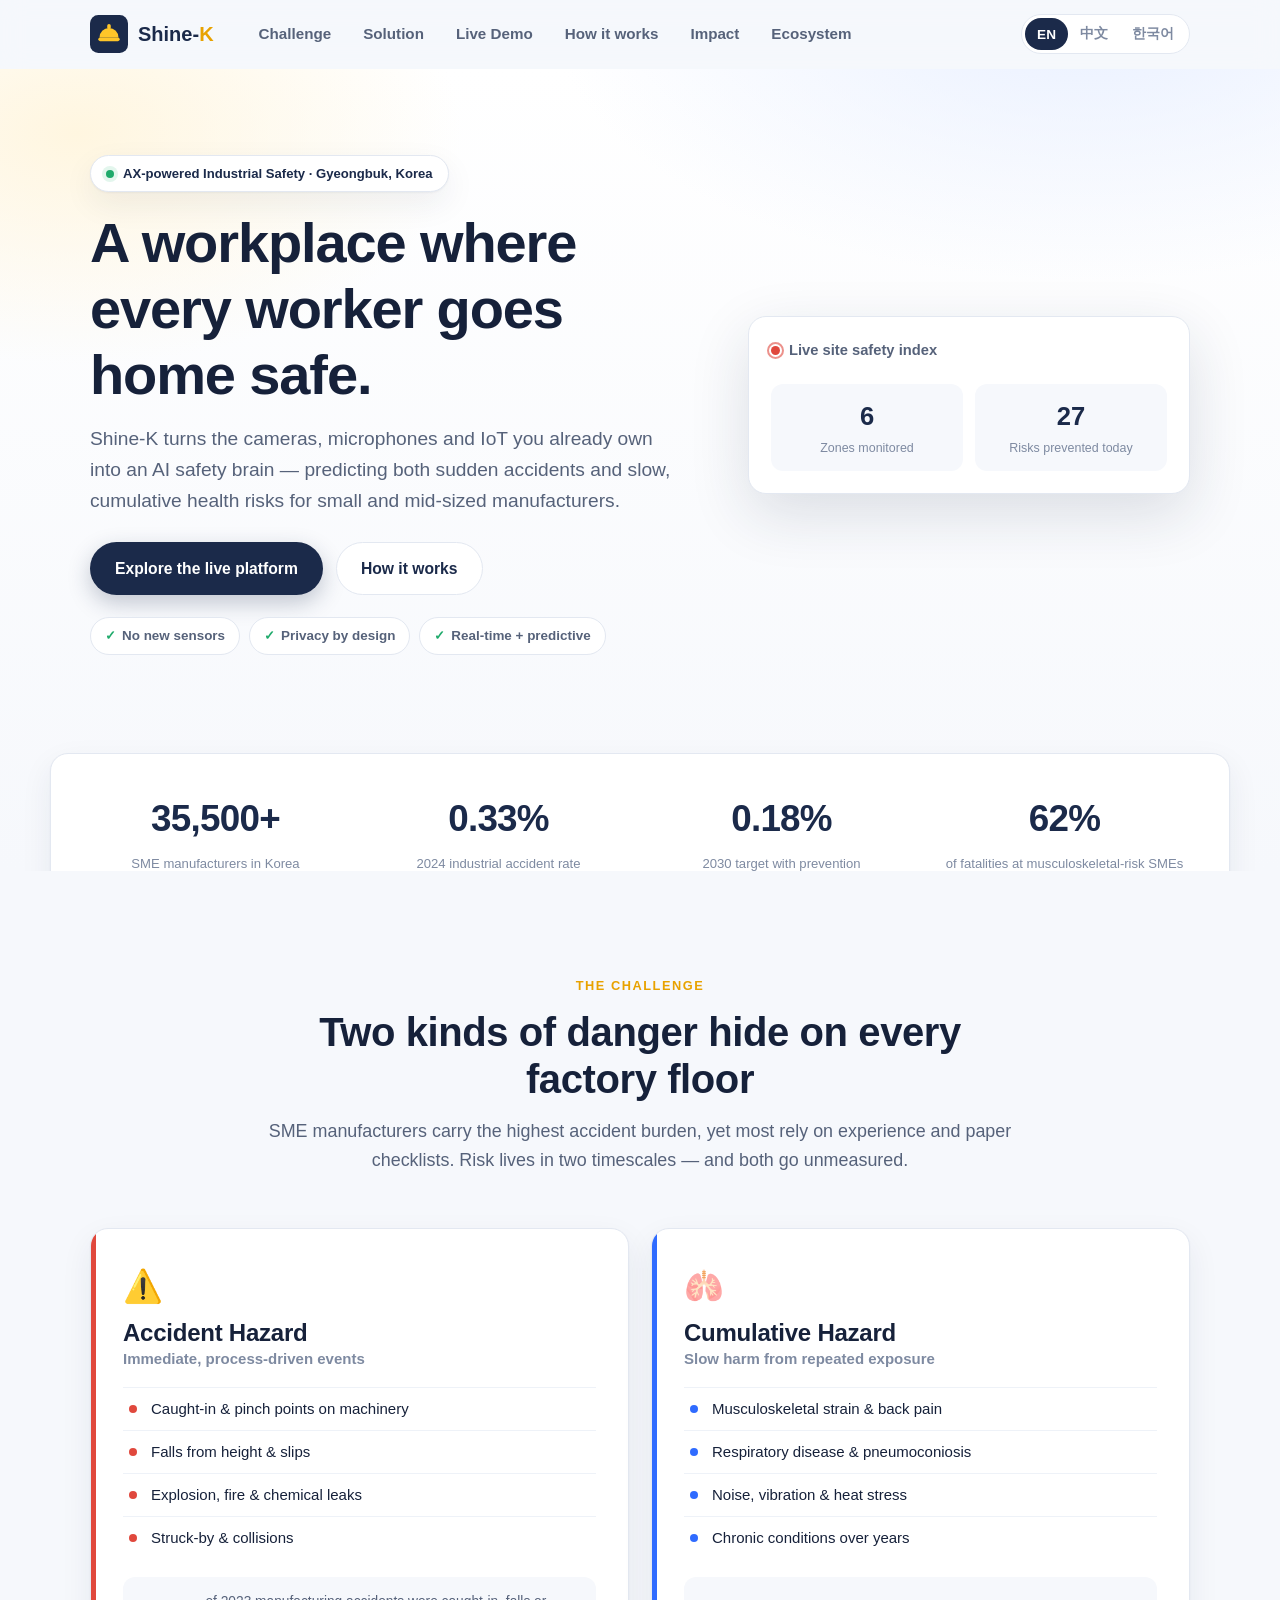
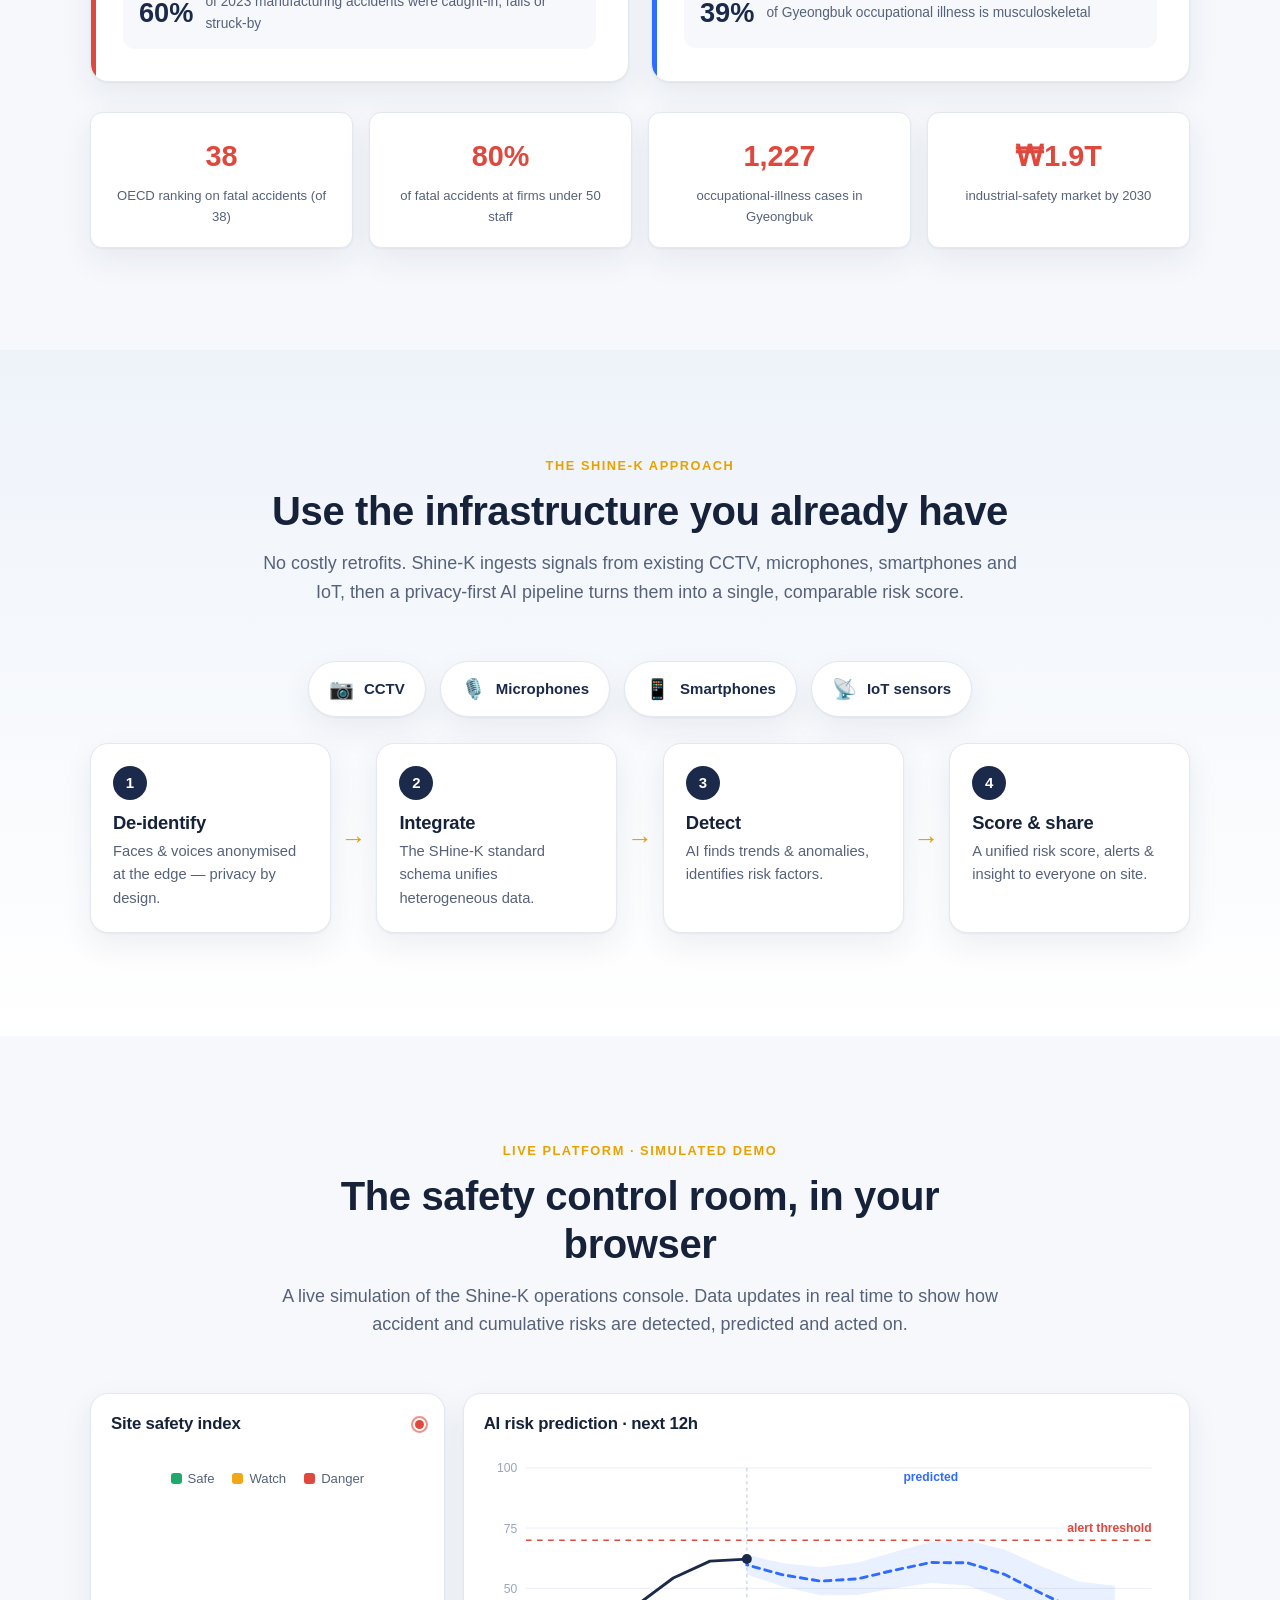
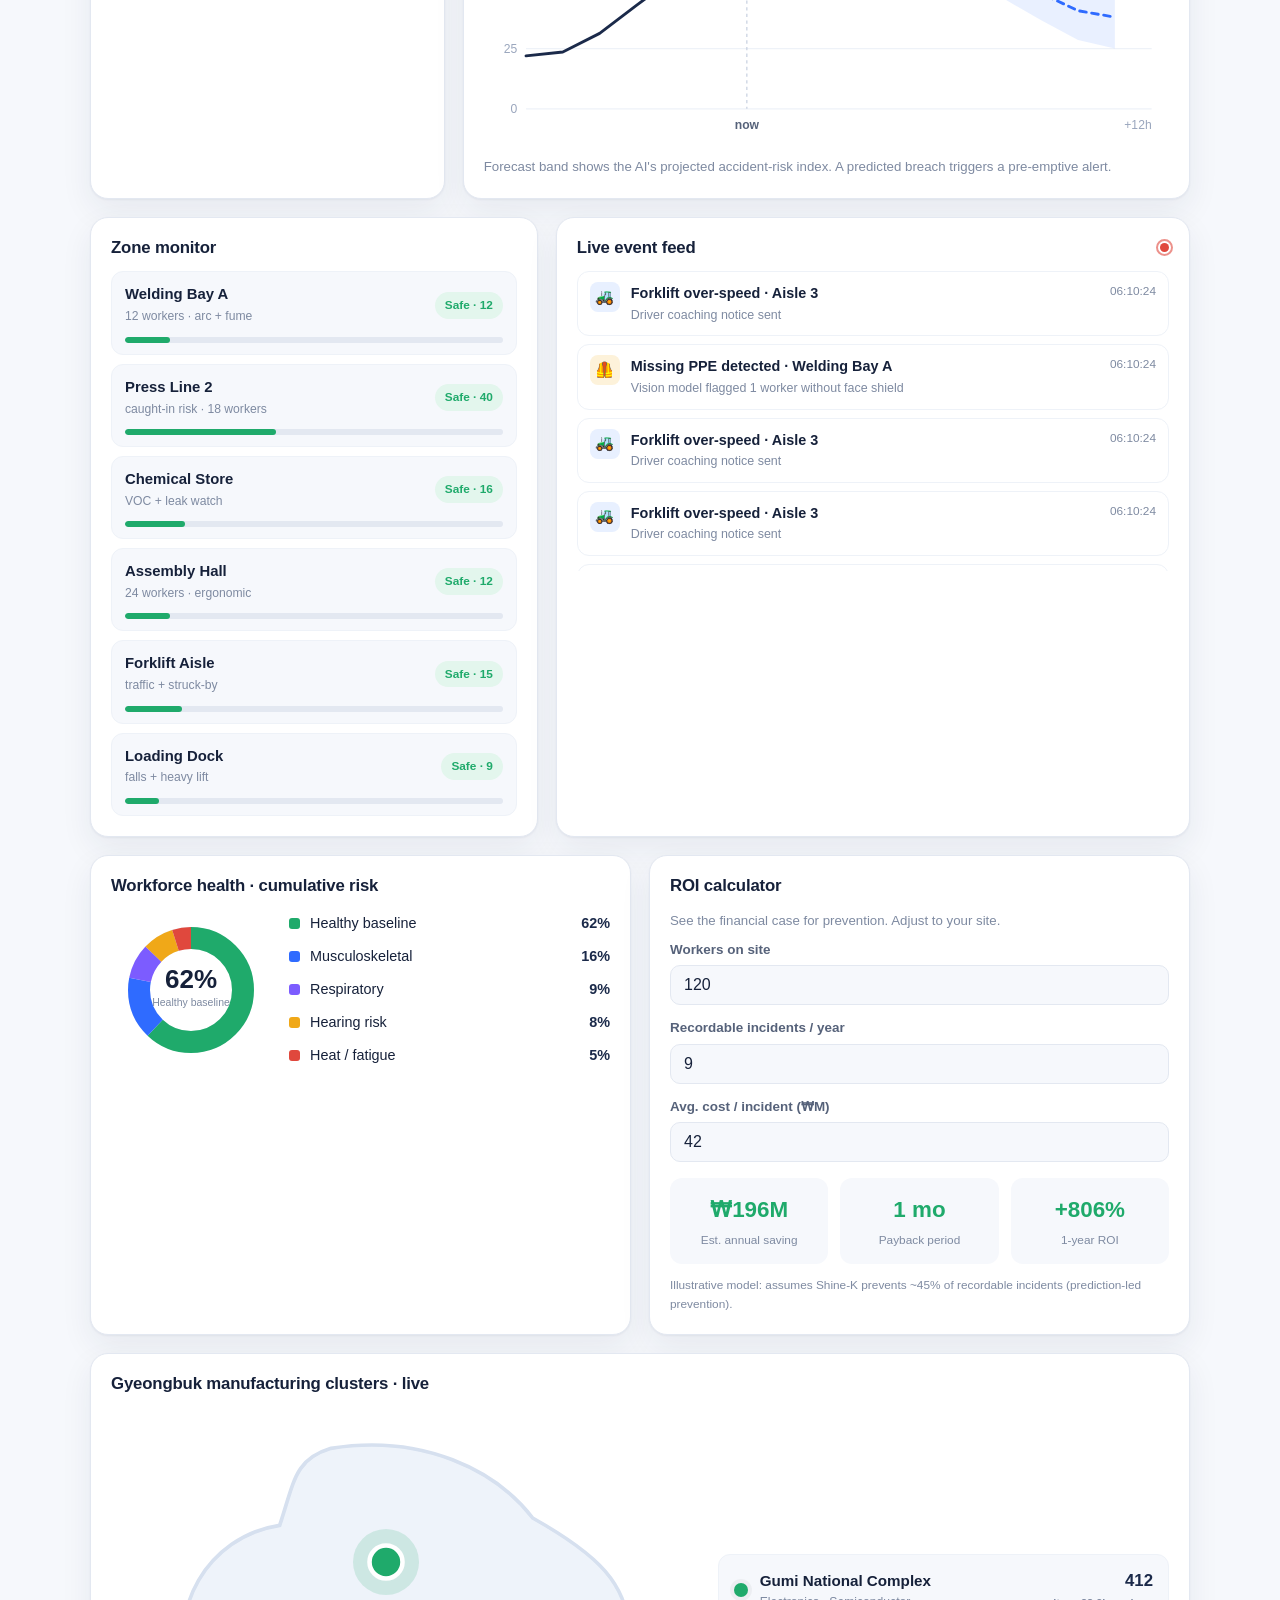
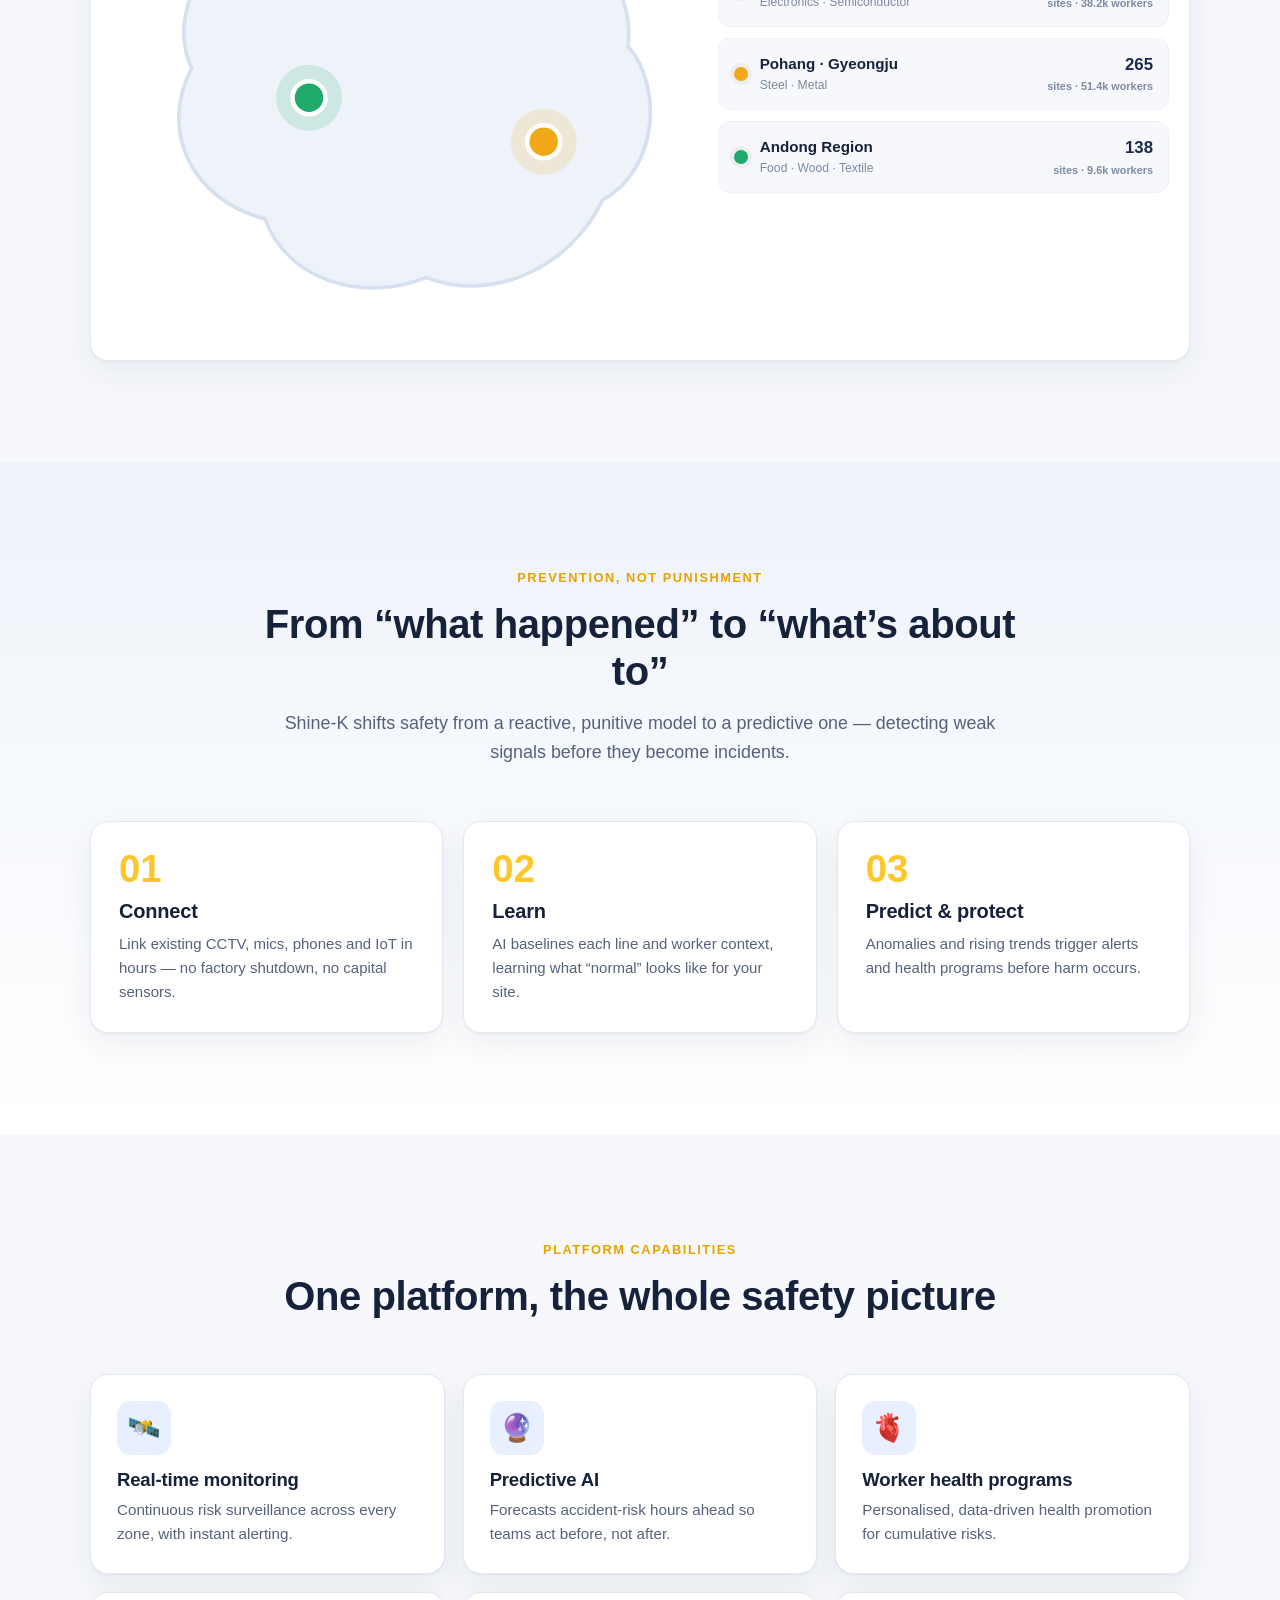
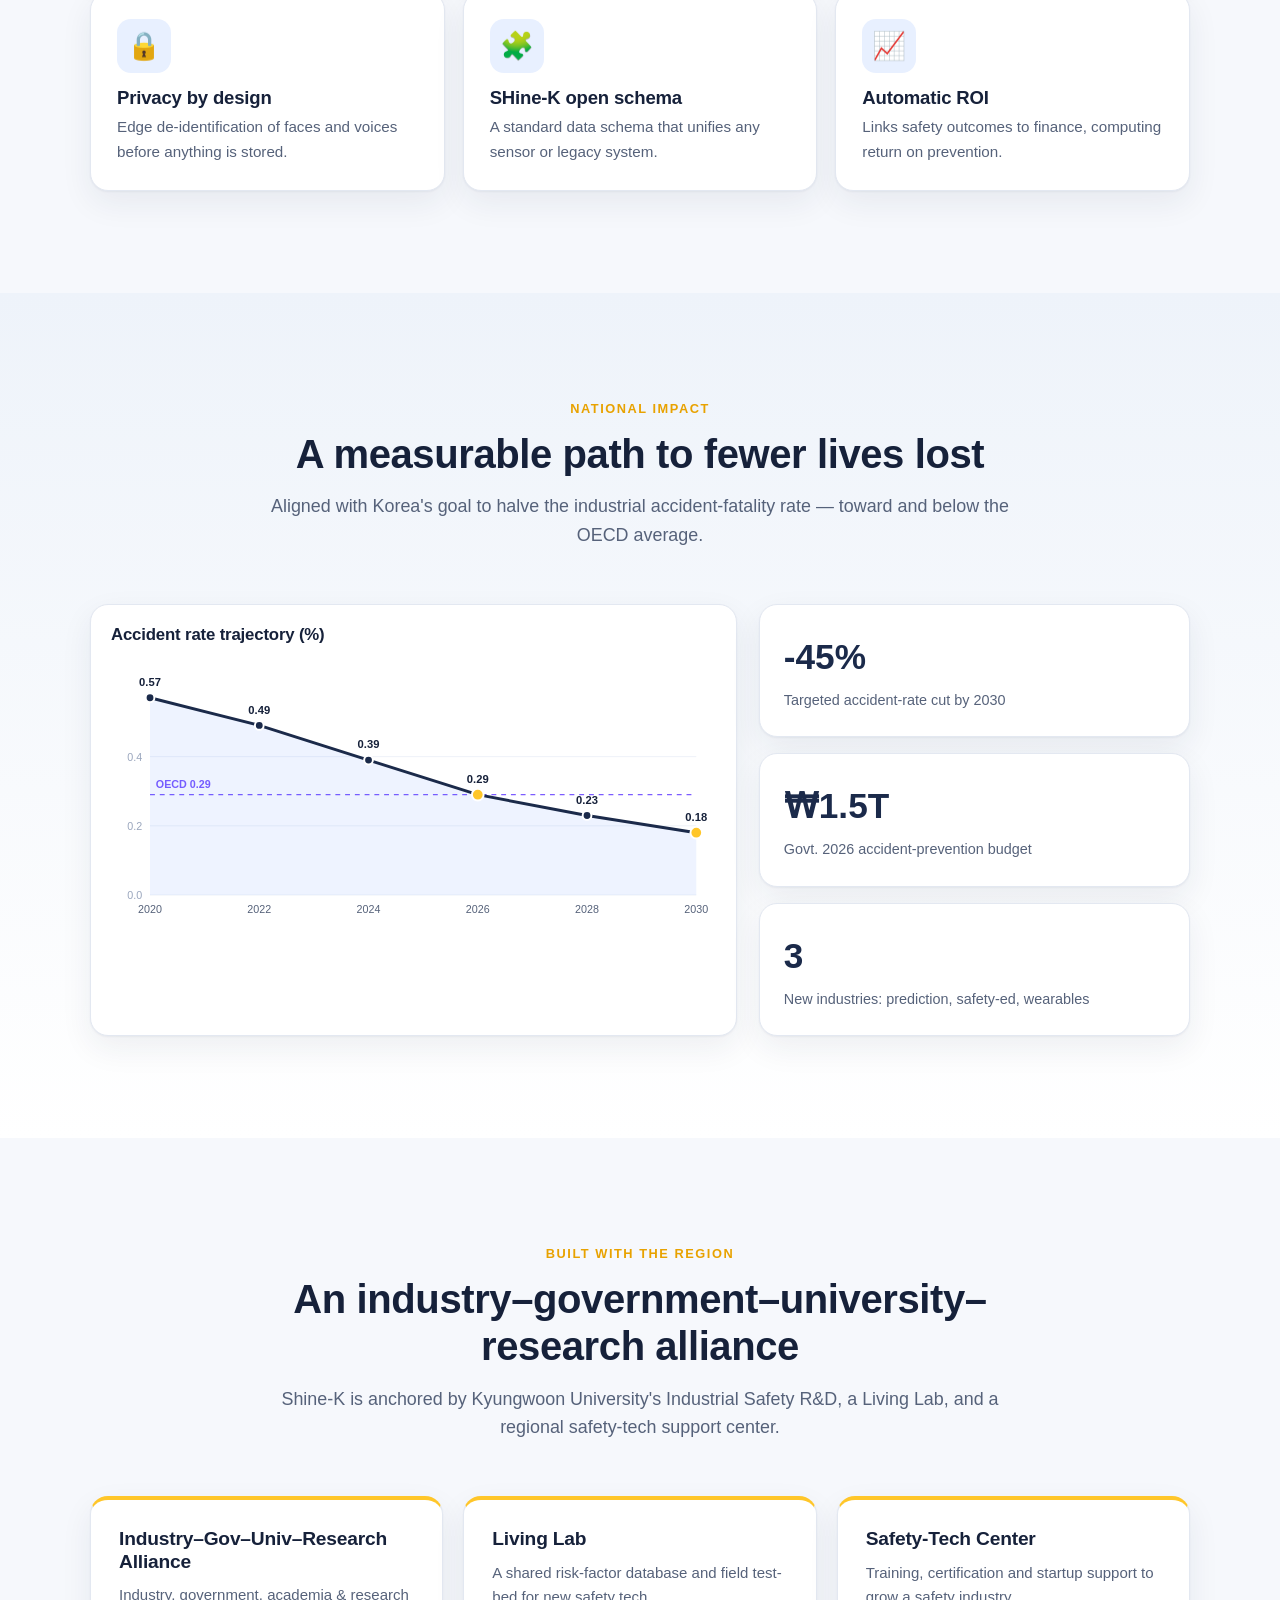
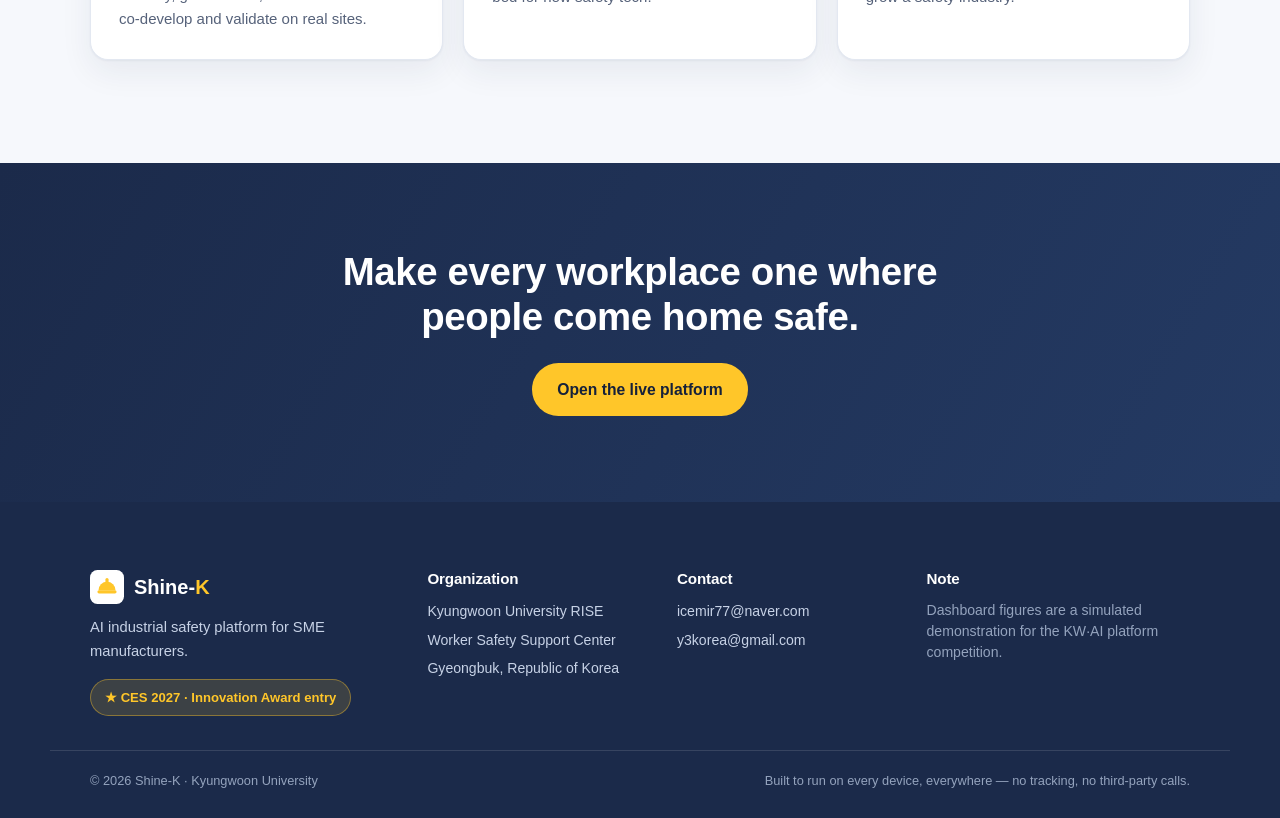
==== index.html @ 2e237fcc "Shine-K: AI industrial safety platform (trilingual, responsive, self-contained) Co-Authored-By: Clau" ====
<!DOCTYPE html>
<html lang="en">
<head>
<meta charset="UTF-8">
<meta name="viewport" content="width=device-width, initial-scale=1.0, viewport-fit=cover">
<meta name="theme-color" content="#1b2a4a">
<meta name="description" data-i18n="meta.desc" content="Shine-K — AI-powered industrial safety platform for SME manufacturers. Predict accident & cumulative health hazards using existing infrastructure.">
<title data-i18n="meta.title">Shine-K · AI Industrial Safety Platform</title>
<link rel="preconnect" href="">
<link rel="icon" href="data:image/svg+xml,%3Csvg xmlns='http://www.w3.org/2000/svg' viewBox='0 0 64 64'%3E%3Crect width='64' height='64' rx='14' fill='%231b2a4a'/%3E%3Cpath d='M16 38a16 16 0 0 1 32 0z' fill='%23ffc629'/%3E%3Crect x='14' y='38' width='36' height='6' rx='3' fill='%23ffc629'/%3E%3Crect x='29' y='16' width='6' height='8' rx='3' fill='%23ffc629'/%3E%3C/svg%3E">
<link rel="stylesheet" href="styles.css">
</head>
<body>
<a class="skip-link" href="#main" data-i18n="a11y.skip">Skip to content</a>

<!-- ============ HEADER / NAV ============ -->
<header class="site-header" id="siteHeader">
  <div class="container nav-wrap">
    <a class="brand" href="#top" aria-label="Shine-K home">
      <svg class="brand-mark" viewBox="0 0 64 64" width="38" height="38" aria-hidden="true">
        <rect width="64" height="64" rx="14" fill="#1b2a4a"/>
        <path d="M16 38a16 16 0 0 1 32 0z" fill="#ffc629"/>
        <rect x="14" y="38" width="36" height="6" rx="3" fill="#ffc629"/>
        <rect x="29" y="15" width="6" height="9" rx="3" fill="#ffc629"/>
      </svg>
      <span class="brand-name">Shine-<span class="brand-k">K</span></span>
    </a>

    <nav class="main-nav" id="mainNav" aria-label="Primary">
      <a href="#problem" data-i18n="nav.problem">Challenge</a>
      <a href="#solution" data-i18n="nav.solution">Solution</a>
      <a href="#dashboard" data-i18n="nav.dashboard">Live Demo</a>
      <a href="#how" data-i18n="nav.how">How it works</a>
      <a href="#impact" data-i18n="nav.impact">Impact</a>
      <a href="#ecosystem" data-i18n="nav.ecosystem">Ecosystem</a>
    </nav>

    <div class="nav-actions">
      <div class="lang-switch" role="group" aria-label="Language">
        <button type="button" data-lang="en" class="lang-btn">EN</button>
        <button type="button" data-lang="zh" class="lang-btn">中文</button>
        <button type="button" data-lang="ko" class="lang-btn">한국어</button>
      </div>
      <button type="button" class="nav-toggle" id="navToggle" aria-label="Menu" aria-expanded="false">
        <span></span><span></span><span></span>
      </button>
    </div>
  </div>
</header>

<main id="main">
<a id="top"></a>

<!-- ============ HERO ============ -->
<section class="hero" id="hero">
  <div class="hero-bg" aria-hidden="true"></div>
  <div class="container hero-inner">
    <div class="hero-copy">
      <span class="eyebrow"><span class="dot"></span><span data-i18n="hero.eyebrow">AX-powered Industrial Safety · Gyeongbuk, Korea</span></span>
      <h1 class="hero-title" data-i18n="hero.title">A workplace where every worker goes home safe.</h1>
      <p class="hero-sub" data-i18n="hero.sub">Shine-K turns the cameras, microphones and IoT you already own into an AI safety brain — predicting both sudden accidents and slow, cumulative health risks for small and mid-sized manufacturers.</p>
      <div class="hero-cta">
        <a class="btn btn-primary" href="#dashboard" data-i18n="hero.ctaPrimary">Explore the live platform</a>
        <a class="btn btn-ghost" href="#solution" data-i18n="hero.ctaSecondary">How it works</a>
      </div>
      <div class="hero-badges">
        <span class="chip" data-i18n="hero.badge1">No new sensors</span>
        <span class="chip" data-i18n="hero.badge2">Privacy by design</span>
        <span class="chip" data-i18n="hero.badge3">Real-time + predictive</span>
      </div>
    </div>

    <div class="hero-panel" aria-hidden="false">
      <div class="hero-card">
        <div class="hero-card-head">
          <span class="live-dot"></span>
          <span data-i18n="hero.cardTitle">Live site safety index</span>
        </div>
        <div class="gauge-wrap"><div id="heroGauge"></div></div>
        <div class="hero-card-rows">
          <div class="mini-stat"><span class="mini-num" id="heroZones">0</span><span class="mini-lbl" data-i18n="hero.zones">Zones monitored</span></div>
          <div class="mini-stat"><span class="mini-num" id="heroAlerts">0</span><span class="mini-lbl" data-i18n="hero.alerts">Risks prevented today</span></div>
        </div>
      </div>
    </div>
  </div>

  <div class="container hero-stats">
    <div class="stat"><span class="stat-num" data-count="35500" data-suffix="+">0</span><span class="stat-lbl" data-i18n="hero.stat1">SME manufacturers in Korea</span></div>
    <div class="stat"><span class="stat-num" data-count="0.33" data-decimals="2" data-suffix="%">0</span><span class="stat-lbl" data-i18n="hero.stat2">2024 industrial accident rate</span></div>
    <div class="stat"><span class="stat-num" data-count="0.18" data-decimals="2" data-suffix="%">0</span><span class="stat-lbl" data-i18n="hero.stat3">2030 target with prevention</span></div>
    <div class="stat"><span class="stat-num" data-count="62" data-suffix="%">0</span><span class="stat-lbl" data-i18n="hero.stat4">of fatalities at musculoskeletal-risk SMEs</span></div>
  </div>
</section>

<!-- ============ PROBLEM ============ -->
<section class="section" id="problem">
  <div class="container">
    <div class="section-head">
      <span class="kicker" data-i18n="problem.kicker">The challenge</span>
      <h2 class="section-title" data-i18n="problem.title">Two kinds of danger hide on every factory floor</h2>
      <p class="section-lead" data-i18n="problem.lead">SME manufacturers carry the highest accident burden, yet most rely on experience and paper checklists. Risk lives in two timescales — and both go unmeasured.</p>
    </div>

    <div class="hazard-grid">
      <article class="hazard-card hazard-acute">
        <div class="hazard-icon" aria-hidden="true">⚠️</div>
        <h3 data-i18n="problem.acuteTitle">Accident Hazard</h3>
        <p class="hazard-sub" data-i18n="problem.acuteSub">Immediate, process-driven events</p>
        <ul class="hazard-list">
          <li data-i18n="problem.acute1">Caught-in &amp; pinch points on machinery</li>
          <li data-i18n="problem.acute2">Falls from height &amp; slips</li>
          <li data-i18n="problem.acute3">Explosion, fire &amp; chemical leaks</li>
          <li data-i18n="problem.acute4">Struck-by &amp; collisions</li>
        </ul>
        <div class="hazard-foot"><strong>60%</strong><span data-i18n="problem.acuteFoot">of 2023 manufacturing accidents were caught-in, falls or struck-by</span></div>
      </article>

      <article class="hazard-card hazard-chronic">
        <div class="hazard-icon" aria-hidden="true">🫁</div>
        <h3 data-i18n="problem.chronicTitle">Cumulative Hazard</h3>
        <p class="hazard-sub" data-i18n="problem.chronicSub">Slow harm from repeated exposure</p>
        <ul class="hazard-list">
          <li data-i18n="problem.chronic1">Musculoskeletal strain &amp; back pain</li>
          <li data-i18n="problem.chronic2">Respiratory disease &amp; pneumoconiosis</li>
          <li data-i18n="problem.chronic3">Noise, vibration &amp; heat stress</li>
          <li data-i18n="problem.chronic4">Chronic conditions over years</li>
        </ul>
        <div class="hazard-foot"><strong>39%</strong><span data-i18n="problem.chronicFoot">of Gyeongbuk occupational illness is musculoskeletal</span></div>
      </article>
    </div>

    <div class="problem-stats">
      <div class="pstat"><span class="pstat-num">38</span><span class="pstat-lbl" data-i18n="problem.s1">OECD ranking on fatal accidents (of 38)</span></div>
      <div class="pstat"><span class="pstat-num">80%</span><span class="pstat-lbl" data-i18n="problem.s2">of fatal accidents at firms under 50 staff</span></div>
      <div class="pstat"><span class="pstat-num">1,227</span><span class="pstat-lbl" data-i18n="problem.s3">occupational-illness cases in Gyeongbuk</span></div>
      <div class="pstat"><span class="pstat-num">₩1.9T</span><span class="pstat-lbl" data-i18n="problem.s4">industrial-safety market by 2030</span></div>
    </div>
  </div>
</section>

<!-- ============ SOLUTION ============ -->
<section class="section section-tint" id="solution">
  <div class="container">
    <div class="section-head">
      <span class="kicker" data-i18n="solution.kicker">The Shine-K approach</span>
      <h2 class="section-title" data-i18n="solution.title">Use the infrastructure you already have</h2>
      <p class="section-lead" data-i18n="solution.lead">No costly retrofits. Shine-K ingests signals from existing CCTV, microphones, smartphones and IoT, then a privacy-first AI pipeline turns them into a single, comparable risk score.</p>
    </div>

    <div class="sources-row">
      <div class="source"><span class="source-ic">📷</span><span data-i18n="solution.src1">CCTV</span></div>
      <div class="source"><span class="source-ic">🎙️</span><span data-i18n="solution.src2">Microphones</span></div>
      <div class="source"><span class="source-ic">📱</span><span data-i18n="solution.src3">Smartphones</span></div>
      <div class="source"><span class="source-ic">📡</span><span data-i18n="solution.src4">IoT sensors</span></div>
    </div>

    <div class="pipeline">
      <div class="pipe-step"><span class="pipe-n">1</span><h4 data-i18n="solution.p1t">De-identify</h4><p data-i18n="solution.p1d">Faces &amp; voices anonymised at the edge — privacy by design.</p></div>
      <div class="pipe-arrow" aria-hidden="true">→</div>
      <div class="pipe-step"><span class="pipe-n">2</span><h4 data-i18n="solution.p2t">Integrate</h4><p data-i18n="solution.p2d">The <b>SHine-K</b> standard schema unifies heterogeneous data.</p></div>
      <div class="pipe-arrow" aria-hidden="true">→</div>
      <div class="pipe-step"><span class="pipe-n">3</span><h4 data-i18n="solution.p3t">Detect</h4><p data-i18n="solution.p3d">AI finds trends &amp; anomalies, identifies risk factors.</p></div>
      <div class="pipe-arrow" aria-hidden="true">→</div>
      <div class="pipe-step"><span class="pipe-n">4</span><h4 data-i18n="solution.p4t">Score &amp; share</h4><p data-i18n="solution.p4d">A unified risk score, alerts &amp; insight to everyone on site.</p></div>
    </div>
  </div>
</section>

<!-- ============ LIVE DASHBOARD ============ -->
<section class="section" id="dashboard">
  <div class="container">
    <div class="section-head">
      <span class="kicker" data-i18n="dash.kicker">Live platform · simulated demo</span>
      <h2 class="section-title" data-i18n="dash.title">The safety control room, in your browser</h2>
      <p class="section-lead" data-i18n="dash.lead">A live simulation of the Shine-K operations console. Data updates in real time to show how accident and cumulative risks are detected, predicted and acted on.</p>
    </div>

    <div class="dash">
      <!-- Row 1: site index + prediction -->
      <div class="dash-card dash-index">
        <div class="dash-card-head"><h3 data-i18n="dash.indexTitle">Site safety index</h3><span class="live-dot"></span></div>
        <div class="big-gauge"><div id="mainGauge"></div></div>
        <div class="index-legend">
          <span><i class="lg lg-safe"></i><span data-i18n="dash.safe">Safe</span></span>
          <span><i class="lg lg-watch"></i><span data-i18n="dash.watch">Watch</span></span>
          <span><i class="lg lg-danger"></i><span data-i18n="dash.danger">Danger</span></span>
        </div>
      </div>

      <div class="dash-card dash-predict">
        <div class="dash-card-head"><h3 data-i18n="dash.predictTitle">AI risk prediction · next 12h</h3></div>
        <div id="predictChart" class="chart-host"></div>
        <p class="dash-note" data-i18n="dash.predictNote">Forecast band shows the AI's projected accident-risk index. A predicted breach triggers a pre-emptive alert.</p>
      </div>

      <!-- Row 2: zones + alert feed -->
      <div class="dash-card dash-zones">
        <div class="dash-card-head"><h3 data-i18n="dash.zonesTitle">Zone monitor</h3></div>
        <div id="zoneList" class="zone-list"></div>
      </div>

      <div class="dash-card dash-feed">
        <div class="dash-card-head"><h3 data-i18n="dash.feedTitle">Live event feed</h3><span class="live-dot"></span></div>
        <div id="alertFeed" class="alert-feed"></div>
      </div>

      <!-- Row 3: worker health + ROI -->
      <div class="dash-card dash-health">
        <div class="dash-card-head"><h3 data-i18n="dash.healthTitle">Workforce health · cumulative risk</h3></div>
        <div class="health-split">
          <div id="healthDonut" class="donut-host"></div>
          <ul id="healthLegend" class="health-legend"></ul>
        </div>
      </div>

      <div class="dash-card dash-roi">
        <div class="dash-card-head"><h3 data-i18n="dash.roiTitle">ROI calculator</h3></div>
        <p class="dash-note" data-i18n="dash.roiNote">See the financial case for prevention. Adjust to your site.</p>
        <div class="roi-fields">
          <label class="roi-field"><span data-i18n="dash.roiWorkers">Workers on site</span><input type="number" id="roiWorkers" value="120" min="1" max="100000"></label>
          <label class="roi-field"><span data-i18n="dash.roiIncidents">Recordable incidents / year</span><input type="number" id="roiIncidents" value="9" min="0" max="10000"></label>
          <label class="roi-field"><span data-i18n="dash.roiCost">Avg. cost / incident (₩M)</span><input type="number" id="roiCost" value="42" min="0" max="100000"></label>
        </div>
        <div class="roi-out">
          <div class="roi-metric"><span class="roi-val" id="roiSaved">—</span><span class="roi-lbl" data-i18n="dash.roiSaved">Est. annual saving</span></div>
          <div class="roi-metric"><span class="roi-val" id="roiPayback">—</span><span class="roi-lbl" data-i18n="dash.roiPayback">Payback period</span></div>
          <div class="roi-metric"><span class="roi-val" id="roiRoi">—</span><span class="roi-lbl" data-i18n="dash.roiRatio">1-year ROI</span></div>
        </div>
        <p class="roi-disclaimer" data-i18n="dash.roiDisclaimer">Illustrative model: assumes Shine-K prevents ~45% of recordable incidents (prediction-led prevention).</p>
      </div>

      <!-- Row 4: regional map -->
      <div class="dash-card dash-map">
        <div class="dash-card-head"><h3 data-i18n="dash.mapTitle">Gyeongbuk manufacturing clusters · live</h3></div>
        <div class="map-split">
          <div id="clusterMap" class="map-host"></div>
          <ul id="clusterList" class="cluster-list"></ul>
        </div>
      </div>
    </div>
  </div>
</section>

<!-- ============ HOW IT WORKS ============ -->
<section class="section section-tint" id="how">
  <div class="container">
    <div class="section-head">
      <span class="kicker" data-i18n="how.kicker">Prevention, not punishment</span>
      <h2 class="section-title" data-i18n="how.title">From "what happened" to "what's about to"</h2>
      <p class="section-lead" data-i18n="how.lead">Shine-K shifts safety from a reactive, punitive model to a predictive one — detecting weak signals before they become incidents.</p>
    </div>
    <div class="how-grid">
      <div class="how-step"><div class="how-num">01</div><h4 data-i18n="how.s1t">Connect</h4><p data-i18n="how.s1d">Link existing CCTV, mics, phones and IoT in hours — no factory shutdown, no capital sensors.</p></div>
      <div class="how-step"><div class="how-num">02</div><h4 data-i18n="how.s2t">Learn</h4><p data-i18n="how.s2d">AI baselines each line and worker context, learning what "normal" looks like for your site.</p></div>
      <div class="how-step"><div class="how-num">03</div><h4 data-i18n="how.s3t">Predict &amp; protect</h4><p data-i18n="how.s3d">Anomalies and rising trends trigger alerts and health programs before harm occurs.</p></div>
    </div>
  </div>
</section>

<!-- ============ FEATURES ============ -->
<section class="section" id="features">
  <div class="container">
    <div class="section-head">
      <span class="kicker" data-i18n="feat.kicker">Platform capabilities</span>
      <h2 class="section-title" data-i18n="feat.title">One platform, the whole safety picture</h2>
    </div>
    <div class="feature-grid">
      <div class="feature"><span class="feature-ic">🛰️</span><h4 data-i18n="feat.f1t">Real-time monitoring</h4><p data-i18n="feat.f1d">Continuous risk surveillance across every zone, with instant alerting.</p></div>
      <div class="feature"><span class="feature-ic">🔮</span><h4 data-i18n="feat.f2t">Predictive AI</h4><p data-i18n="feat.f2d">Forecasts accident-risk hours ahead so teams act before, not after.</p></div>
      <div class="feature"><span class="feature-ic">🫀</span><h4 data-i18n="feat.f3t">Worker health programs</h4><p data-i18n="feat.f3d">Personalised, data-driven health promotion for cumulative risks.</p></div>
      <div class="feature"><span class="feature-ic">🔒</span><h4 data-i18n="feat.f4t">Privacy by design</h4><p data-i18n="feat.f4d">Edge de-identification of faces and voices before anything is stored.</p></div>
      <div class="feature"><span class="feature-ic">🧩</span><h4 data-i18n="feat.f5t">SHine-K open schema</h4><p data-i18n="feat.f5d">A standard data schema that unifies any sensor or legacy system.</p></div>
      <div class="feature"><span class="feature-ic">📈</span><h4 data-i18n="feat.f6t">Automatic ROI</h4><p data-i18n="feat.f6d">Links safety outcomes to finance, computing return on prevention.</p></div>
    </div>
  </div>
</section>

<!-- ============ IMPACT ============ -->
<section class="section section-tint" id="impact">
  <div class="container">
    <div class="section-head">
      <span class="kicker" data-i18n="impact.kicker">National impact</span>
      <h2 class="section-title" data-i18n="impact.title">A measurable path to fewer lives lost</h2>
      <p class="section-lead" data-i18n="impact.lead">Aligned with Korea's goal to halve the industrial accident-fatality rate — toward and below the OECD average.</p>
    </div>
    <div class="impact-wrap">
      <div class="dash-card impact-chart-card">
        <div class="dash-card-head"><h3 data-i18n="impact.chartTitle">Accident rate trajectory (%)</h3></div>
        <div id="impactChart" class="chart-host"></div>
      </div>
      <div class="impact-kpis">
        <div class="ikpi"><span class="ikpi-num">-45%</span><span class="ikpi-lbl" data-i18n="impact.k1">Targeted accident-rate cut by 2030</span></div>
        <div class="ikpi"><span class="ikpi-num">₩1.5T</span><span class="ikpi-lbl" data-i18n="impact.k2">Govt. 2026 accident-prevention budget</span></div>
        <div class="ikpi"><span class="ikpi-num">3</span><span class="ikpi-lbl" data-i18n="impact.k3">New industries: prediction, safety-ed, wearables</span></div>
      </div>
    </div>
  </div>
</section>

<!-- ============ ECOSYSTEM ============ -->
<section class="section" id="ecosystem">
  <div class="container">
    <div class="section-head">
      <span class="kicker" data-i18n="eco.kicker">Built with the region</span>
      <h2 class="section-title" data-i18n="eco.title">An industry–government–university–research alliance</h2>
      <p class="section-lead" data-i18n="eco.lead">Shine-K is anchored by Kyungwoon University's Industrial Safety R&amp;D, a Living Lab, and a regional safety-tech support center.</p>
    </div>
    <div class="eco-grid">
      <div class="eco-card"><h4 data-i18n="eco.c1t">지산학연 Alliance</h4><p data-i18n="eco.c1d">Industry, government, academia &amp; research co-develop and validate on real sites.</p></div>
      <div class="eco-card"><h4 data-i18n="eco.c2t">Living Lab</h4><p data-i18n="eco.c2d">A shared risk-factor database and field test-bed for new safety tech.</p></div>
      <div class="eco-card"><h4 data-i18n="eco.c3t">Safety-Tech Center</h4><p data-i18n="eco.c3d">Training, certification and startup support to grow a safety industry.</p></div>
    </div>
  </div>
</section>

<!-- ============ CTA ============ -->
<section class="cta-band">
  <div class="container cta-inner">
    <h2 data-i18n="cta.title">Make every workplace one where people come home safe.</h2>
    <a class="btn btn-light" href="#dashboard" data-i18n="cta.btn">Open the live platform</a>
  </div>
</section>

</main>

<!-- ============ FOOTER ============ -->
<footer class="site-footer">
  <div class="container footer-grid">
    <div class="footer-brand">
      <div class="brand">
        <svg class="brand-mark" viewBox="0 0 64 64" width="34" height="34" aria-hidden="true">
          <rect width="64" height="64" rx="14" fill="#ffffff"/>
          <path d="M16 38a16 16 0 0 1 32 0z" fill="#ffc629"/>
          <rect x="14" y="38" width="36" height="6" rx="3" fill="#ffc629"/>
          <rect x="29" y="15" width="6" height="9" rx="3" fill="#ffc629"/>
        </svg>
        <span class="brand-name brand-name-light">Shine-<span class="brand-k">K</span></span>
      </div>
      <p class="footer-tag" data-i18n="footer.tag">AI industrial safety platform for SME manufacturers.</p>
      <span class="ces-badge">★ CES 2027 · <span data-i18n="footer.ces">Innovation Award entry</span></span>
    </div>
    <div class="footer-col">
      <h5 data-i18n="footer.org">Organization</h5>
      <p>Kyungwoon University RISE</p>
      <p data-i18n="footer.center">Worker Safety Support Center</p>
      <p data-i18n="footer.region">Gyeongbuk, Republic of Korea</p>
    </div>
    <div class="footer-col">
      <h5 data-i18n="footer.contact">Contact</h5>
      <p>icemir77@naver.com</p>
      <p>y3korea@gmail.com</p>
    </div>
    <div class="footer-col">
      <h5 data-i18n="footer.note">Note</h5>
      <p class="footer-small" data-i18n="footer.disclaimer">Dashboard figures are a simulated demonstration for the KW·AI platform competition.</p>
    </div>
  </div>
  <div class="container footer-bottom">
    <span>© 2026 Shine-K · Kyungwoon University</span>
    <span data-i18n="footer.built">Built to run on every device, everywhere — no tracking, no third-party calls.</span>
  </div>
</footer>

<script src="i18n.js"></script>
<script src="app.js"></script>
</body>
</html>
---- styles.css ----
/* ===========================================================
   Shine-K — AI Industrial Safety Platform
   Light theme · fully self-contained · responsive everywhere
   =========================================================== */

:root{
  --navy:#1b2a4a;
  --navy-2:#243a63;
  --ink:#16213a;
  --slate:#56627a;
  --muted:#7e8aa1;
  --line:#e3e8f1;
  --line-2:#eef2f8;
  --bg:#f6f8fc;
  --bg-2:#eef3fa;
  --card:#ffffff;
  --yellow:#ffc629;
  --yellow-d:#e8a200;
  --blue:#2f6bff;
  --blue-soft:#e8f0ff;
  --safe:#1faa6b;
  --safe-soft:#e3f6ed;
  --watch:#f0a818;
  --watch-soft:#fdf2da;
  --danger:#e0483d;
  --danger-soft:#fde6e4;
  --radius:18px;
  --radius-sm:12px;
  --shadow:0 1px 2px rgba(27,42,74,.05), 0 12px 32px rgba(27,42,74,.07);
  --shadow-lg:0 20px 60px rgba(27,42,74,.14);
  --maxw:1180px;
  --font:"Segoe UI",-apple-system,BlinkMacSystemFont,Roboto,"Helvetica Neue","PingFang SC","Microsoft YaHei","Hiragino Sans GB","Noto Sans CJK SC","Malgun Gothic","Apple SD Gothic Neo","Noto Sans CJK KR",Arial,sans-serif;
}

*{box-sizing:border-box;margin:0;padding:0}
html{scroll-behavior:smooth;-webkit-text-size-adjust:100%}
body{
  font-family:var(--font);
  color:var(--ink);
  background:var(--bg);
  line-height:1.6;
  font-size:clamp(15px,1.05vw,17px);
  overflow-x:hidden;
  -webkit-font-smoothing:antialiased;
}
img,svg{max-width:100%;display:block}
a{color:inherit;text-decoration:none}
ul{list-style:none}
h1,h2,h3,h4,h5{line-height:1.18;color:var(--ink);font-weight:800;letter-spacing:-.01em}

.container{width:100%;max-width:var(--maxw);margin:0 auto;padding:0 clamp(18px,4vw,40px)}
section[id],#top{scroll-margin-top:84px}

.skip-link{position:absolute;left:-9999px;top:0;background:var(--navy);color:#fff;padding:10px 16px;z-index:200;border-radius:0 0 10px 0}
.skip-link:focus{left:0}

.btn{display:inline-flex;align-items:center;justify-content:center;gap:8px;
  font-weight:700;font-size:.98rem;padding:13px 24px;border-radius:999px;cursor:pointer;
  border:1px solid transparent;transition:transform .15s ease,box-shadow .2s ease,background .2s ease;white-space:nowrap}
.btn:active{transform:translateY(1px)}
.btn-primary{background:var(--navy);color:#fff;box-shadow:0 8px 22px rgba(27,42,74,.25)}
.btn-primary:hover{background:var(--navy-2);box-shadow:0 12px 30px rgba(27,42,74,.32)}
.btn-ghost{background:#fff;color:var(--navy);border-color:var(--line)}
.btn-ghost:hover{border-color:var(--navy);background:#fff}
.btn-light{background:var(--yellow);color:var(--ink)}
.btn-light:hover{background:#ffd45e}

/* ---------- header ---------- */
.site-header{position:sticky;top:0;z-index:100;background:rgba(246,248,252,.82);
  backdrop-filter:saturate(140%) blur(12px);-webkit-backdrop-filter:saturate(140%) blur(12px);
  border-bottom:1px solid transparent;transition:border-color .25s,box-shadow .25s,background .25s}
.site-header.scrolled{border-bottom-color:var(--line);box-shadow:0 6px 20px rgba(27,42,74,.06);background:rgba(255,255,255,.92)}
.nav-wrap{display:flex;align-items:center;gap:18px;height:68px}
.brand{display:flex;align-items:center;gap:10px;font-weight:800;font-size:1.25rem;color:var(--navy)}
.brand-mark{flex:0 0 auto}
.brand-k{color:var(--yellow-d)}
.brand-name-light{color:#fff}
.brand-name-light .brand-k{color:var(--yellow)}

.main-nav{display:flex;gap:6px;margin-left:14px}
.main-nav a{padding:9px 13px;border-radius:9px;font-weight:600;font-size:.95rem;color:var(--slate);transition:color .15s,background .15s}
.main-nav a:hover{color:var(--navy);background:var(--bg-2)}

.nav-actions{margin-left:auto;display:flex;align-items:center;gap:12px}
.lang-switch{display:flex;background:#fff;border:1px solid var(--line);border-radius:999px;padding:3px}
.lang-btn{border:0;background:transparent;padding:7px 12px;border-radius:999px;font-weight:700;font-size:.85rem;color:var(--muted);cursor:pointer;transition:.15s;font-family:inherit}
.lang-btn:hover{color:var(--navy)}
.lang-btn.active{background:var(--navy);color:#fff}

.nav-toggle{display:none;flex-direction:column;gap:5px;background:#fff;border:1px solid var(--line);border-radius:10px;width:42px;height:42px;cursor:pointer;align-items:center;justify-content:center}
.nav-toggle span{width:20px;height:2px;background:var(--navy);border-radius:2px;transition:.25s}
.nav-toggle[aria-expanded="true"] span:nth-child(1){transform:translateY(7px) rotate(45deg)}
.nav-toggle[aria-expanded="true"] span:nth-child(2){opacity:0}
.nav-toggle[aria-expanded="true"] span:nth-child(3){transform:translateY(-7px) rotate(-45deg)}

/* ---------- hero ---------- */
.hero{position:relative;padding:clamp(40px,7vw,86px) 0 0;overflow:hidden}
.hero-bg{position:absolute;inset:0;z-index:0;
  background:
    radial-gradient(900px 460px at 85% -8%, #e9f0ff 0%, rgba(233,240,255,0) 60%),
    radial-gradient(700px 420px at 6% 8%, #fff6e0 0%, rgba(255,246,224,0) 55%),
    linear-gradient(180deg,#ffffff 0%, var(--bg) 100%)}
.hero-inner{position:relative;z-index:1;display:grid;grid-template-columns:1.15fr .85fr;gap:clamp(28px,5vw,60px);align-items:center}
.eyebrow{display:inline-flex;align-items:center;gap:9px;background:#fff;border:1px solid var(--line);
  padding:7px 15px;border-radius:999px;font-weight:700;font-size:.82rem;color:var(--navy);box-shadow:var(--shadow)}
.eyebrow .dot{width:8px;height:8px;border-radius:50%;background:var(--safe);box-shadow:0 0 0 4px var(--safe-soft)}
.hero-title{font-size:clamp(2rem,4.6vw,3.5rem);margin:18px 0 16px;letter-spacing:-.02em}
.hero-sub{font-size:clamp(1.02rem,1.5vw,1.22rem);color:var(--slate);max-width:34em}
.hero-cta{display:flex;flex-wrap:wrap;gap:13px;margin-top:26px}
.hero-badges{display:flex;flex-wrap:wrap;gap:9px;margin-top:22px}
.chip{background:#fff;border:1px solid var(--line);border-radius:999px;padding:7px 14px;font-size:.84rem;font-weight:600;color:var(--slate)}
.chip::before{content:"✓";color:var(--safe);font-weight:800;margin-right:6px}

.hero-panel{position:relative}
.hero-card{background:var(--card);border:1px solid var(--line);border-radius:var(--radius);padding:22px;box-shadow:var(--shadow-lg)}
.hero-card-head{display:flex;align-items:center;gap:9px;font-weight:700;color:var(--slate);font-size:.92rem;margin-bottom:6px}
.gauge-wrap{display:flex;justify-content:center;padding:6px 0 2px}
.hero-card-rows{display:grid;grid-template-columns:1fr 1fr;gap:12px;margin-top:8px}
.mini-stat{background:var(--bg);border-radius:var(--radius-sm);padding:12px 14px;text-align:center}
.mini-num{display:block;font-size:1.6rem;font-weight:800;color:var(--navy)}
.mini-lbl{display:block;font-size:.78rem;color:var(--muted);margin-top:2px}

.live-dot{width:9px;height:9px;border-radius:50%;background:var(--danger);position:relative;flex:0 0 auto}
.live-dot::after{content:"";position:absolute;inset:-4px;border-radius:50%;border:2px solid var(--danger);opacity:.6;animation:pulse 1.8s ease-out infinite}
@keyframes pulse{0%{transform:scale(.6);opacity:.7}100%{transform:scale(1.6);opacity:0}}

.hero-stats{position:relative;z-index:1;display:grid;grid-template-columns:repeat(4,1fr);gap:14px;
  margin-top:clamp(30px,5vw,58px);padding:clamp(20px,3vw,30px);background:#fff;border:1px solid var(--line);
  border-radius:var(--radius);box-shadow:var(--shadow);transform:translateY(clamp(20px,4vw,40px))}
.stat{text-align:center;padding:6px}
.stat-num{display:block;font-size:clamp(1.5rem,3vw,2.3rem);font-weight:800;color:var(--navy);letter-spacing:-.02em}
.stat-lbl{display:block;font-size:.82rem;color:var(--muted);margin-top:4px}

/* ---------- generic section ---------- */
.section{padding:clamp(58px,8vw,108px) 0}
.section-tint{background:linear-gradient(180deg,var(--bg-2),#fff)}
.section-head{max-width:760px;margin:0 auto clamp(32px,5vw,54px);text-align:center}
.kicker{display:inline-block;font-weight:800;font-size:.8rem;letter-spacing:.12em;text-transform:uppercase;color:var(--yellow-d);margin-bottom:12px}
.section-title{font-size:clamp(1.6rem,3.4vw,2.5rem)}
.section-lead{margin-top:14px;color:var(--slate);font-size:clamp(1rem,1.4vw,1.14rem)}

/* ---------- problem ---------- */
.hazard-grid{display:grid;grid-template-columns:1fr 1fr;gap:22px}
.hazard-card{background:var(--card);border:1px solid var(--line);border-radius:var(--radius);padding:clamp(22px,3vw,32px);box-shadow:var(--shadow);position:relative;overflow:hidden}
.hazard-card::before{content:"";position:absolute;left:0;top:0;bottom:0;width:5px}
.hazard-acute::before{background:var(--danger)}
.hazard-chronic::before{background:var(--blue)}
.hazard-icon{font-size:2rem;margin-bottom:6px}
.hazard-card h3{font-size:1.5rem}
.hazard-sub{color:var(--muted);font-weight:600;margin-bottom:16px}
.hazard-list li{padding:9px 0 9px 28px;border-top:1px solid var(--line-2);position:relative;color:var(--ink)}
.hazard-list li::before{content:"";position:absolute;left:6px;top:17px;width:8px;height:8px;border-radius:50%}
.hazard-acute .hazard-list li::before{background:var(--danger)}
.hazard-chronic .hazard-list li::before{background:var(--blue)}
.hazard-foot{margin-top:18px;padding:14px 16px;background:var(--bg);border-radius:var(--radius-sm);display:flex;align-items:center;gap:12px}
.hazard-foot strong{font-size:1.7rem;color:var(--navy)}
.hazard-foot span{font-size:.86rem;color:var(--slate)}

.problem-stats{display:grid;grid-template-columns:repeat(4,1fr);gap:16px;margin-top:30px}
.pstat{background:#fff;border:1px solid var(--line);border-radius:var(--radius-sm);padding:20px;text-align:center;box-shadow:var(--shadow)}
.pstat-num{display:block;font-size:1.8rem;font-weight:800;color:var(--danger)}
.pstat-lbl{display:block;font-size:.82rem;color:var(--slate);margin-top:6px}

/* ---------- solution ---------- */
.sources-row{display:flex;flex-wrap:wrap;justify-content:center;gap:14px;margin-bottom:26px}
.source{display:flex;align-items:center;gap:10px;background:#fff;border:1px solid var(--line);border-radius:999px;padding:11px 20px;font-weight:700;color:var(--navy);box-shadow:var(--shadow)}
.source-ic{font-size:1.25rem}
.pipeline{display:flex;align-items:stretch;justify-content:center;gap:10px;flex-wrap:wrap}
.pipe-step{flex:1 1 200px;max-width:255px;background:#fff;border:1px solid var(--line);border-radius:var(--radius);padding:22px;box-shadow:var(--shadow);position:relative}
.pipe-n{display:inline-flex;align-items:center;justify-content:center;width:34px;height:34px;border-radius:50%;background:var(--navy);color:#fff;font-weight:800;margin-bottom:12px}
.pipe-step h4{font-size:1.15rem;margin-bottom:6px}
.pipe-step p{font-size:.92rem;color:var(--slate)}
.pipe-arrow{display:flex;align-items:center;font-size:1.6rem;color:var(--yellow-d);font-weight:800}

/* ---------- dashboard ---------- */
.dash{display:grid;grid-template-columns:repeat(12,1fr);gap:18px}
.dash-card{background:var(--card);border:1px solid var(--line);border-radius:var(--radius);padding:20px;box-shadow:var(--shadow);min-width:0}
.dash-card-head{display:flex;align-items:center;gap:9px;margin-bottom:14px}
.dash-card-head h3{font-size:1.05rem;margin-right:auto}
.dash-note{font-size:.83rem;color:var(--muted);margin-top:10px}
.dash-index{grid-column:span 4}
.dash-predict{grid-column:span 8}
.dash-zones{grid-column:span 5}
.dash-feed{grid-column:span 7}
.dash-health{grid-column:span 6}
.dash-roi{grid-column:span 6}
.dash-map{grid-column:span 12}

.big-gauge{display:flex;justify-content:center;padding:6px 0}
.index-legend{display:flex;justify-content:center;gap:18px;margin-top:8px;font-size:.82rem;color:var(--slate)}
.index-legend span{display:inline-flex;align-items:center;gap:6px}
.lg{width:11px;height:11px;border-radius:3px;display:inline-block}
.lg-safe{background:var(--safe)}.lg-watch{background:var(--watch)}.lg-danger{background:var(--danger)}

.chart-host{width:100%}
.chart-host svg{width:100%;height:auto;display:block}

.zone-list{display:flex;flex-direction:column;gap:9px}
.zone-row{display:grid;grid-template-columns:1fr auto;gap:10px;align-items:center;padding:11px 13px;border:1px solid var(--line-2);border-radius:var(--radius-sm);background:var(--bg);transition:.3s}
.zone-name{font-weight:700;font-size:.93rem}
.zone-meta{font-size:.76rem;color:var(--muted)}
.zone-badge{font-size:.74rem;font-weight:800;padding:4px 10px;border-radius:999px;white-space:nowrap}
.zb-safe{background:var(--safe-soft);color:var(--safe)}
.zb-watch{background:var(--watch-soft);color:var(--watch)}
.zb-danger{background:var(--danger-soft);color:var(--danger)}
.zone-bar{grid-column:1/-1;height:6px;border-radius:4px;background:var(--line);overflow:hidden}
.zone-bar i{display:block;height:100%;border-radius:4px;transition:width .8s cubic-bezier(.2,.7,.2,1)}

.alert-feed{display:flex;flex-direction:column;gap:8px;max-height:300px;overflow:hidden}
.alert-item{display:flex;gap:11px;align-items:flex-start;padding:10px 12px;border-radius:var(--radius-sm);border:1px solid var(--line-2);background:#fff;animation:slideIn .45s ease}
@keyframes slideIn{from{opacity:0;transform:translateY(-8px)}to{opacity:1;transform:none}}
.alert-ic{flex:0 0 auto;width:30px;height:30px;border-radius:8px;display:flex;align-items:center;justify-content:center;font-size:.95rem}
.ai-danger{background:var(--danger-soft)}.ai-watch{background:var(--watch-soft)}.ai-safe{background:var(--safe-soft)}.ai-info{background:var(--blue-soft)}
.alert-body{min-width:0}
.alert-title{font-weight:700;font-size:.9rem}
.alert-sub{font-size:.78rem;color:var(--muted)}
.alert-time{margin-left:auto;font-size:.74rem;color:var(--muted);white-space:nowrap}

.health-split{display:grid;grid-template-columns:auto 1fr;gap:18px;align-items:center}
.donut-host{width:160px;flex:0 0 auto}
.health-legend{display:flex;flex-direction:column;gap:10px}
.health-legend li{display:flex;align-items:center;gap:10px;font-size:.9rem}
.health-legend .hl-dot{width:11px;height:11px;border-radius:3px;flex:0 0 auto}
.health-legend .hl-val{margin-left:auto;font-weight:800;color:var(--navy)}

.roi-fields{display:grid;gap:12px;margin:8px 0 16px}
.roi-field{display:flex;flex-direction:column;gap:5px;font-size:.84rem;font-weight:600;color:var(--slate)}
.roi-field input{font-family:inherit;font-size:1rem;padding:10px 13px;border:1px solid var(--line);border-radius:10px;background:var(--bg);color:var(--ink);width:100%}
.roi-field input:focus{outline:none;border-color:var(--blue);background:#fff;box-shadow:0 0 0 3px var(--blue-soft)}
.roi-out{display:grid;grid-template-columns:repeat(3,1fr);gap:12px}
.roi-metric{background:var(--bg);border-radius:var(--radius-sm);padding:14px 10px;text-align:center}
.roi-val{display:block;font-size:1.4rem;font-weight:800;color:var(--safe)}
.roi-lbl{display:block;font-size:.74rem;color:var(--muted);margin-top:3px}
.roi-disclaimer{font-size:.74rem;color:var(--muted);margin-top:12px}

.map-split{display:grid;grid-template-columns:1.3fr 1fr;gap:20px;align-items:center}
.map-host{width:100%}
.cluster-list{display:flex;flex-direction:column;gap:11px}
.cluster-item{display:grid;grid-template-columns:auto 1fr auto;gap:12px;align-items:center;padding:13px 15px;border:1px solid var(--line-2);border-radius:var(--radius-sm);background:var(--bg)}
.cluster-pin{width:14px;height:14px;border-radius:50%;flex:0 0 auto;box-shadow:0 0 0 4px rgba(0,0,0,.04)}
.cluster-name{font-weight:700;font-size:.95rem}
.cluster-tag{font-size:.76rem;color:var(--muted)}
.cluster-count{font-weight:800;color:var(--navy);font-size:1.05rem;text-align:right}
.cluster-count small{display:block;font-size:.68rem;color:var(--muted);font-weight:600}

/* ---------- how ---------- */
.how-grid{display:grid;grid-template-columns:repeat(3,1fr);gap:20px}
.how-step{background:#fff;border:1px solid var(--line);border-radius:var(--radius);padding:28px;box-shadow:var(--shadow)}
.how-num{font-size:2.4rem;font-weight:800;color:var(--yellow);line-height:1}
.how-step h4{font-size:1.25rem;margin:12px 0 8px}
.how-step p{color:var(--slate)}

/* ---------- features ---------- */
.feature-grid{display:grid;grid-template-columns:repeat(3,1fr);gap:18px}
.feature{background:#fff;border:1px solid var(--line);border-radius:var(--radius);padding:26px;box-shadow:var(--shadow);transition:transform .2s,box-shadow .2s}
.feature:hover{transform:translateY(-4px);box-shadow:var(--shadow-lg)}
.feature-ic{font-size:1.7rem;display:inline-flex;width:54px;height:54px;align-items:center;justify-content:center;background:var(--blue-soft);border-radius:14px;margin-bottom:14px}
.feature h4{font-size:1.16rem;margin-bottom:7px}
.feature p{color:var(--slate);font-size:.95rem}

/* ---------- impact ---------- */
.impact-wrap{display:grid;grid-template-columns:1.5fr 1fr;gap:22px;align-items:stretch}
.impact-chart-card{display:flex;flex-direction:column}
.impact-kpis{display:flex;flex-direction:column;gap:16px}
.ikpi{background:#fff;border:1px solid var(--line);border-radius:var(--radius);padding:24px;box-shadow:var(--shadow);flex:1;display:flex;flex-direction:column;justify-content:center}
.ikpi-num{font-size:2.2rem;font-weight:800;color:var(--navy)}
.ikpi-lbl{font-size:.9rem;color:var(--slate);margin-top:4px}

/* ---------- ecosystem ---------- */
.eco-grid{display:grid;grid-template-columns:repeat(3,1fr);gap:20px}
.eco-card{background:#fff;border:1px solid var(--line);border-radius:var(--radius);padding:28px;box-shadow:var(--shadow);border-top:4px solid var(--yellow)}
.eco-card h4{font-size:1.2rem;margin-bottom:10px}
.eco-card p{color:var(--slate)}

/* ---------- cta ---------- */
.cta-band{background:linear-gradient(120deg,var(--navy),var(--navy-2));padding:clamp(48px,7vw,86px) 0}
.cta-inner{text-align:center;display:flex;flex-direction:column;align-items:center;gap:24px}
.cta-band h2{color:#fff;font-size:clamp(1.5rem,3.2vw,2.4rem);max-width:18em}

/* ---------- footer ---------- */
.site-footer{background:var(--navy);color:#c7d2e6;padding:clamp(44px,6vw,68px) 0 26px}
.footer-grid{display:grid;grid-template-columns:1.4fr 1fr 1fr 1.2fr;gap:30px}
.footer-brand .brand{margin-bottom:12px}
.footer-tag{font-size:.92rem;max-width:24em;margin-bottom:16px}
.ces-badge{display:inline-block;background:rgba(255,198,41,.15);color:var(--yellow);border:1px solid rgba(255,198,41,.4);padding:7px 14px;border-radius:999px;font-weight:700;font-size:.82rem}
.footer-col h5{color:#fff;font-size:.95rem;margin-bottom:12px}
.footer-col p{font-size:.88rem;margin-bottom:6px}
.footer-small{color:#94a3bd;line-height:1.5}
.footer-bottom{margin-top:34px;padding-top:20px;border-top:1px solid rgba(255,255,255,.12);display:flex;justify-content:space-between;gap:14px;flex-wrap:wrap;font-size:.8rem;color:#94a3bd}

/* ============ RESPONSIVE ============ */
@media (max-width:1080px){
  .dash-index{grid-column:span 5}
  .dash-predict{grid-column:span 7}
}
@media (max-width:920px){
  .main-nav{position:fixed;inset:68px 0 auto 0;background:#fff;flex-direction:column;gap:0;padding:10px 18px 18px;
    border-bottom:1px solid var(--line);box-shadow:var(--shadow-lg);transform:translateY(-130%);transition:transform .3s ease;margin-left:0}
  .main-nav.open{transform:translateY(0)}
  .main-nav a{padding:14px 8px;border-bottom:1px solid var(--line-2);border-radius:0;font-size:1rem}
  .nav-toggle{display:flex}
  .hero-inner{grid-template-columns:1fr}
  .hero-panel{max-width:440px}
  .hero-stats{grid-template-columns:repeat(2,1fr);transform:none;margin-top:34px}
  .impact-wrap{grid-template-columns:1fr}
  .dash-index,.dash-predict,.dash-zones,.dash-feed,.dash-health,.dash-roi{grid-column:span 12}
}
@media (max-width:760px){
  .hazard-grid{grid-template-columns:1fr}
  .problem-stats{grid-template-columns:repeat(2,1fr)}
  .how-grid{grid-template-columns:1fr}
  .feature-grid{grid-template-columns:1fr 1fr}
  .eco-grid{grid-template-columns:1fr}
  .footer-grid{grid-template-columns:1fr 1fr}
  .pipe-arrow{transform:rotate(90deg)}
  .pipe-step{max-width:none;flex-basis:100%}
  .map-split{grid-template-columns:1fr}
  .lang-btn{padding:7px 9px;font-size:.8rem}
}
@media (max-width:480px){
  .hero-stats{grid-template-columns:1fr 1fr;gap:10px;padding:18px}
  .roi-out{grid-template-columns:1fr}
  .feature-grid{grid-template-columns:1fr}
  .footer-grid{grid-template-columns:1fr}
  .footer-bottom{flex-direction:column}
  .health-split{grid-template-columns:1fr;justify-items:center;text-align:left}
  .brand-name{font-size:1.1rem}
  .index-legend{gap:12px}
}
@media (max-width:360px){
  .problem-stats{grid-template-columns:1fr}
  .hero-card-rows{grid-template-columns:1fr}
}

@media (prefers-reduced-motion:reduce){
  *{animation-duration:.001ms !important;transition-duration:.001ms !important;scroll-behavior:auto}
}
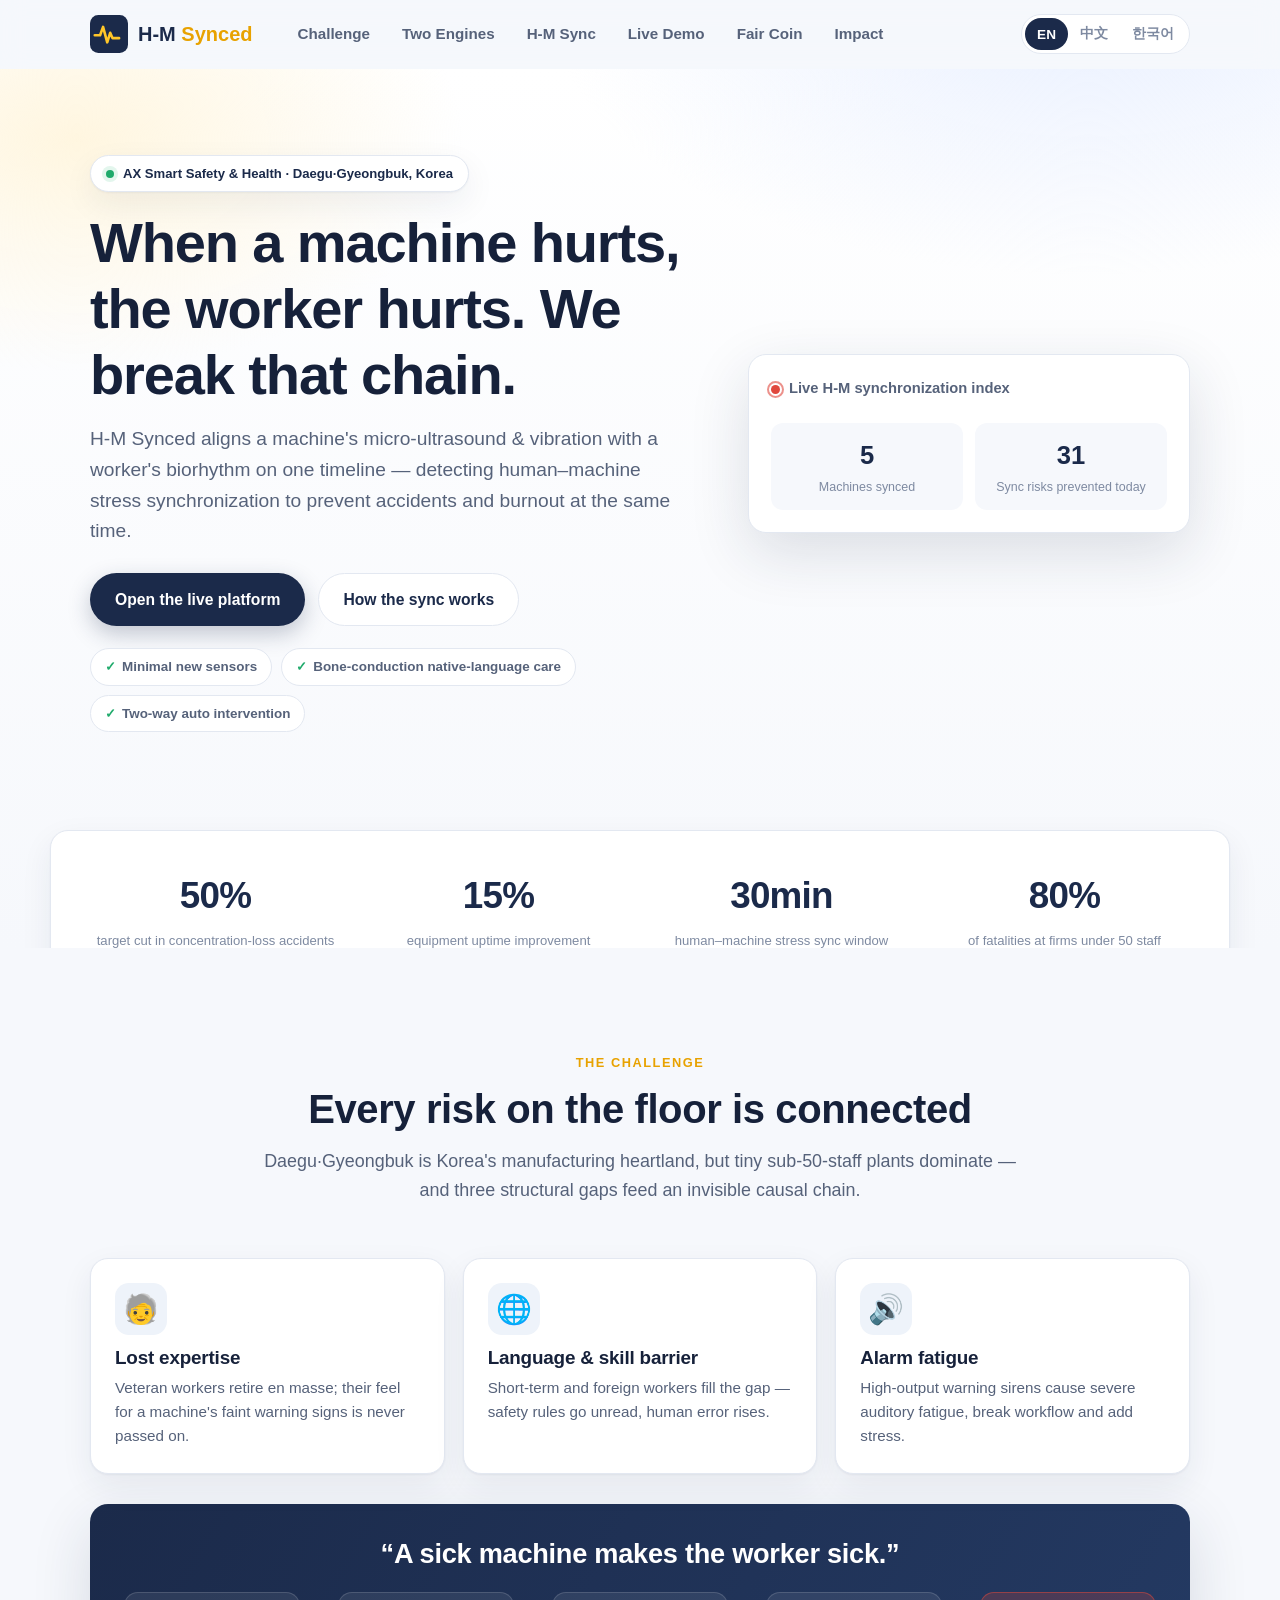
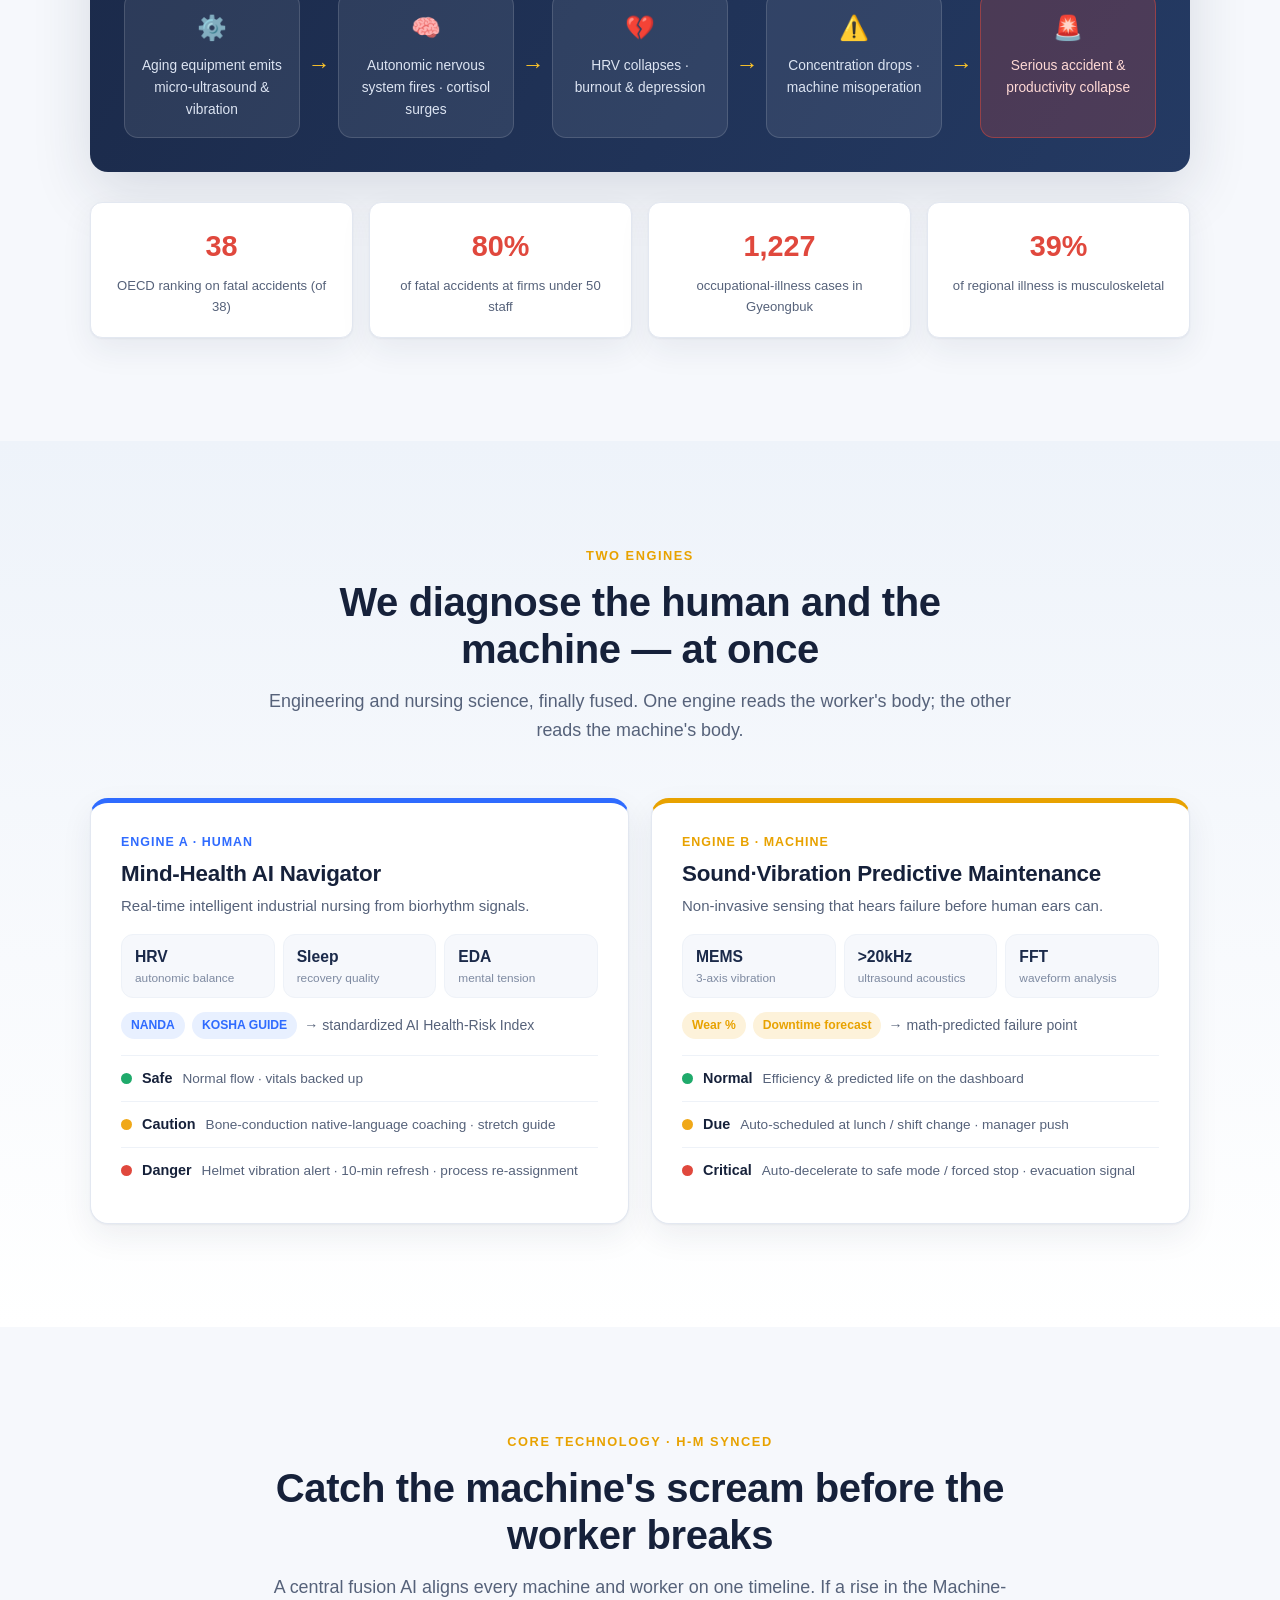
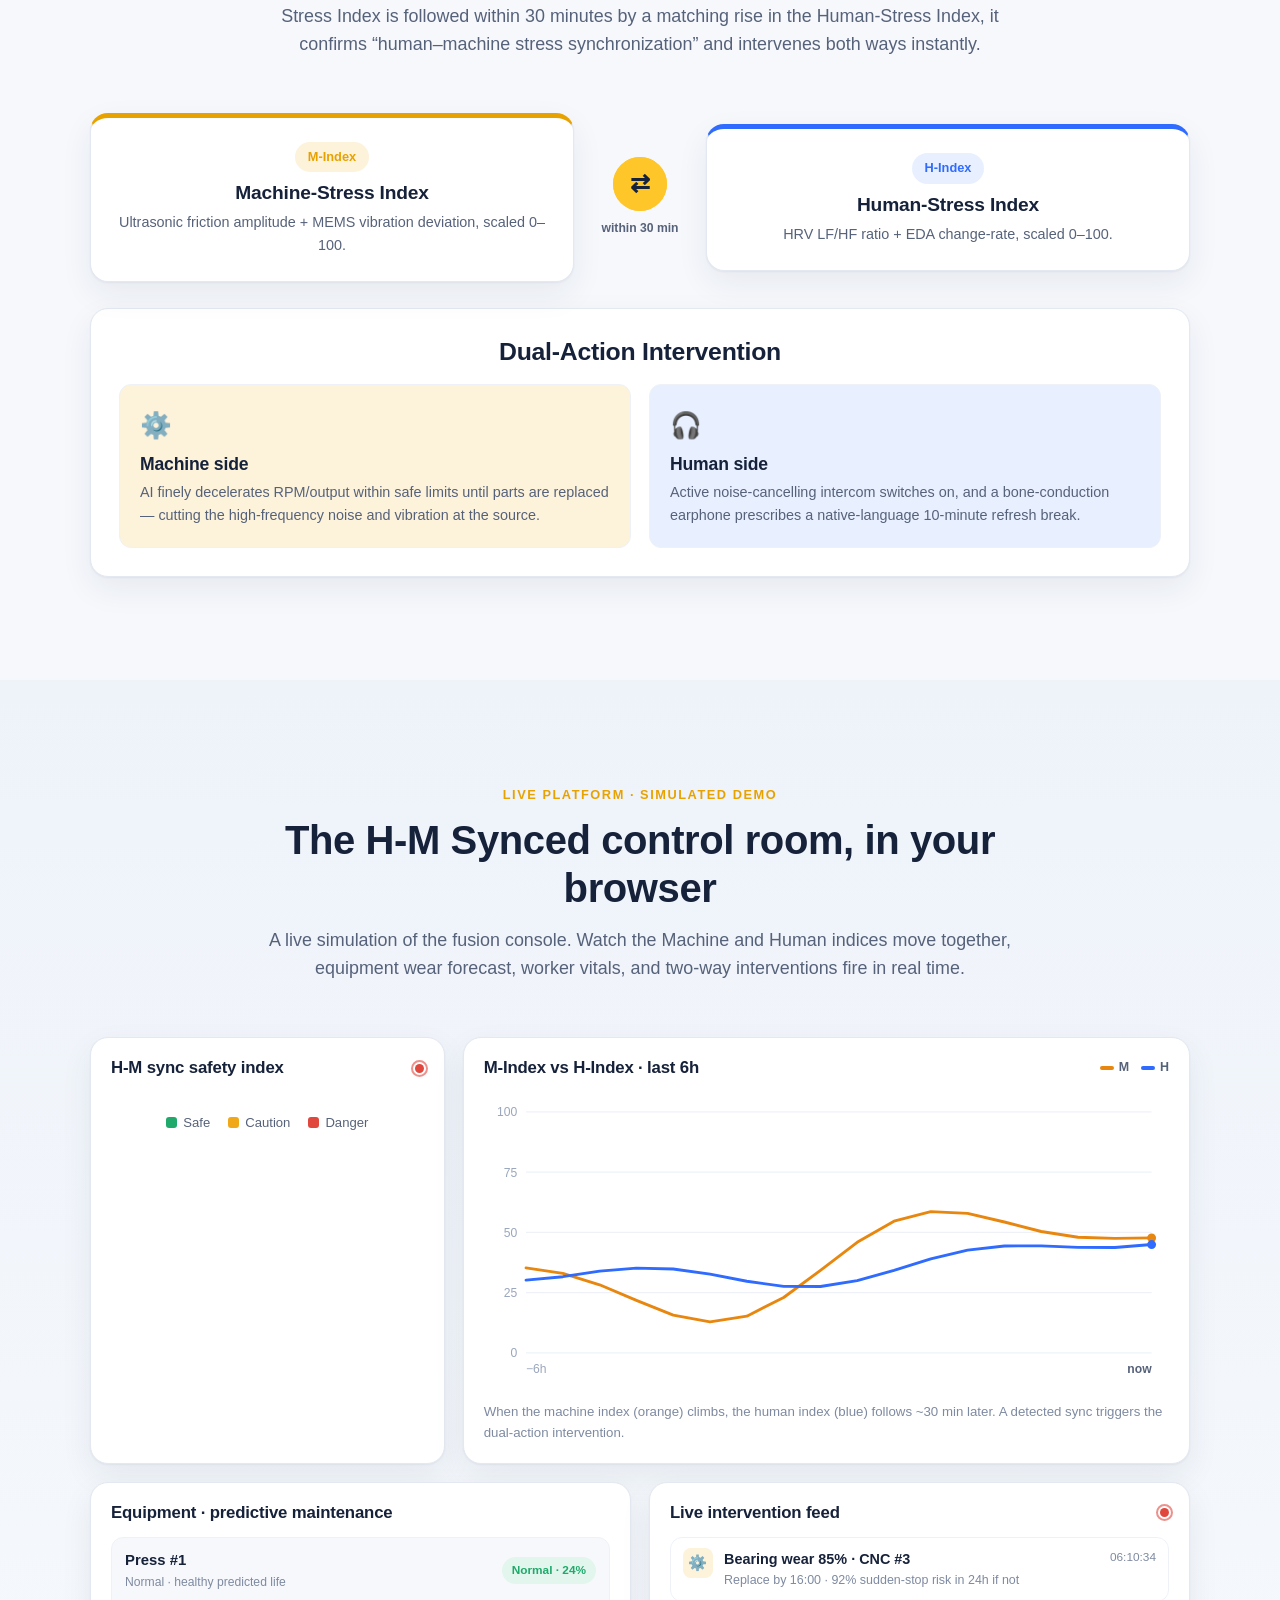
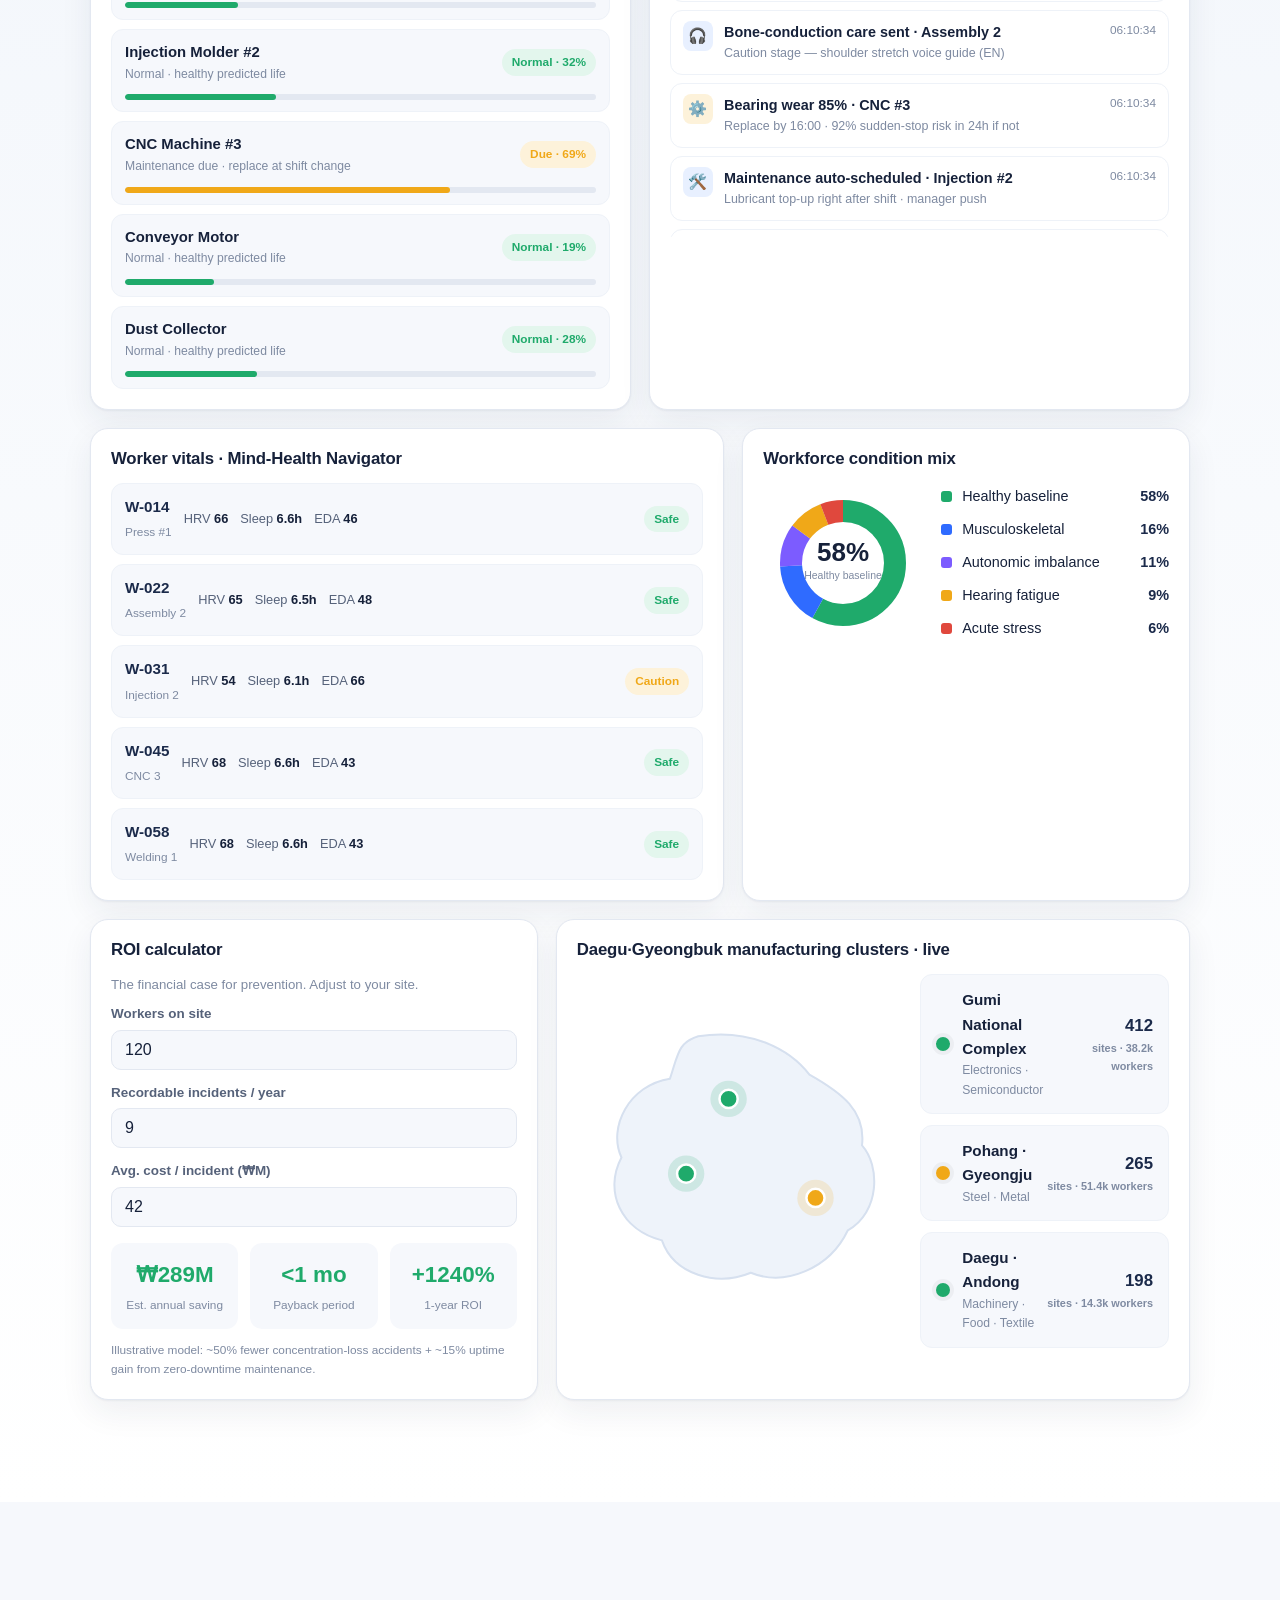
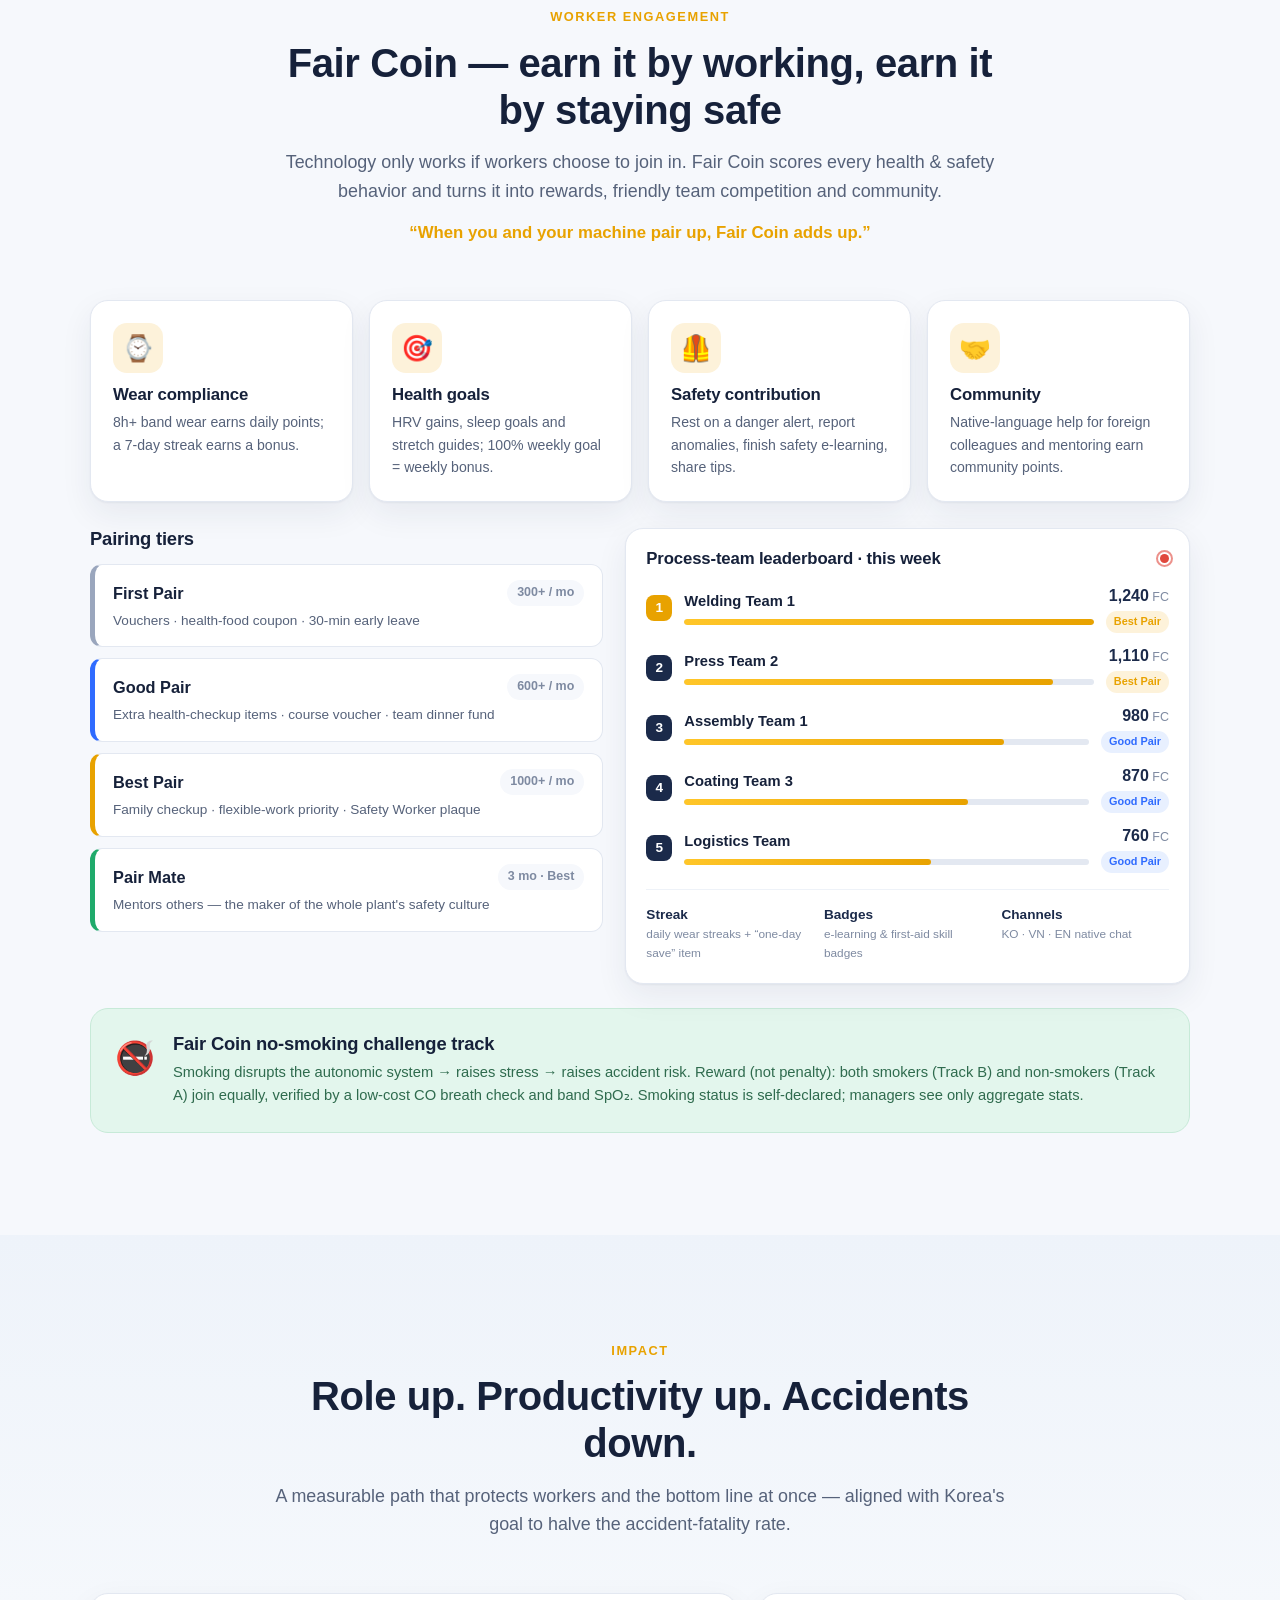
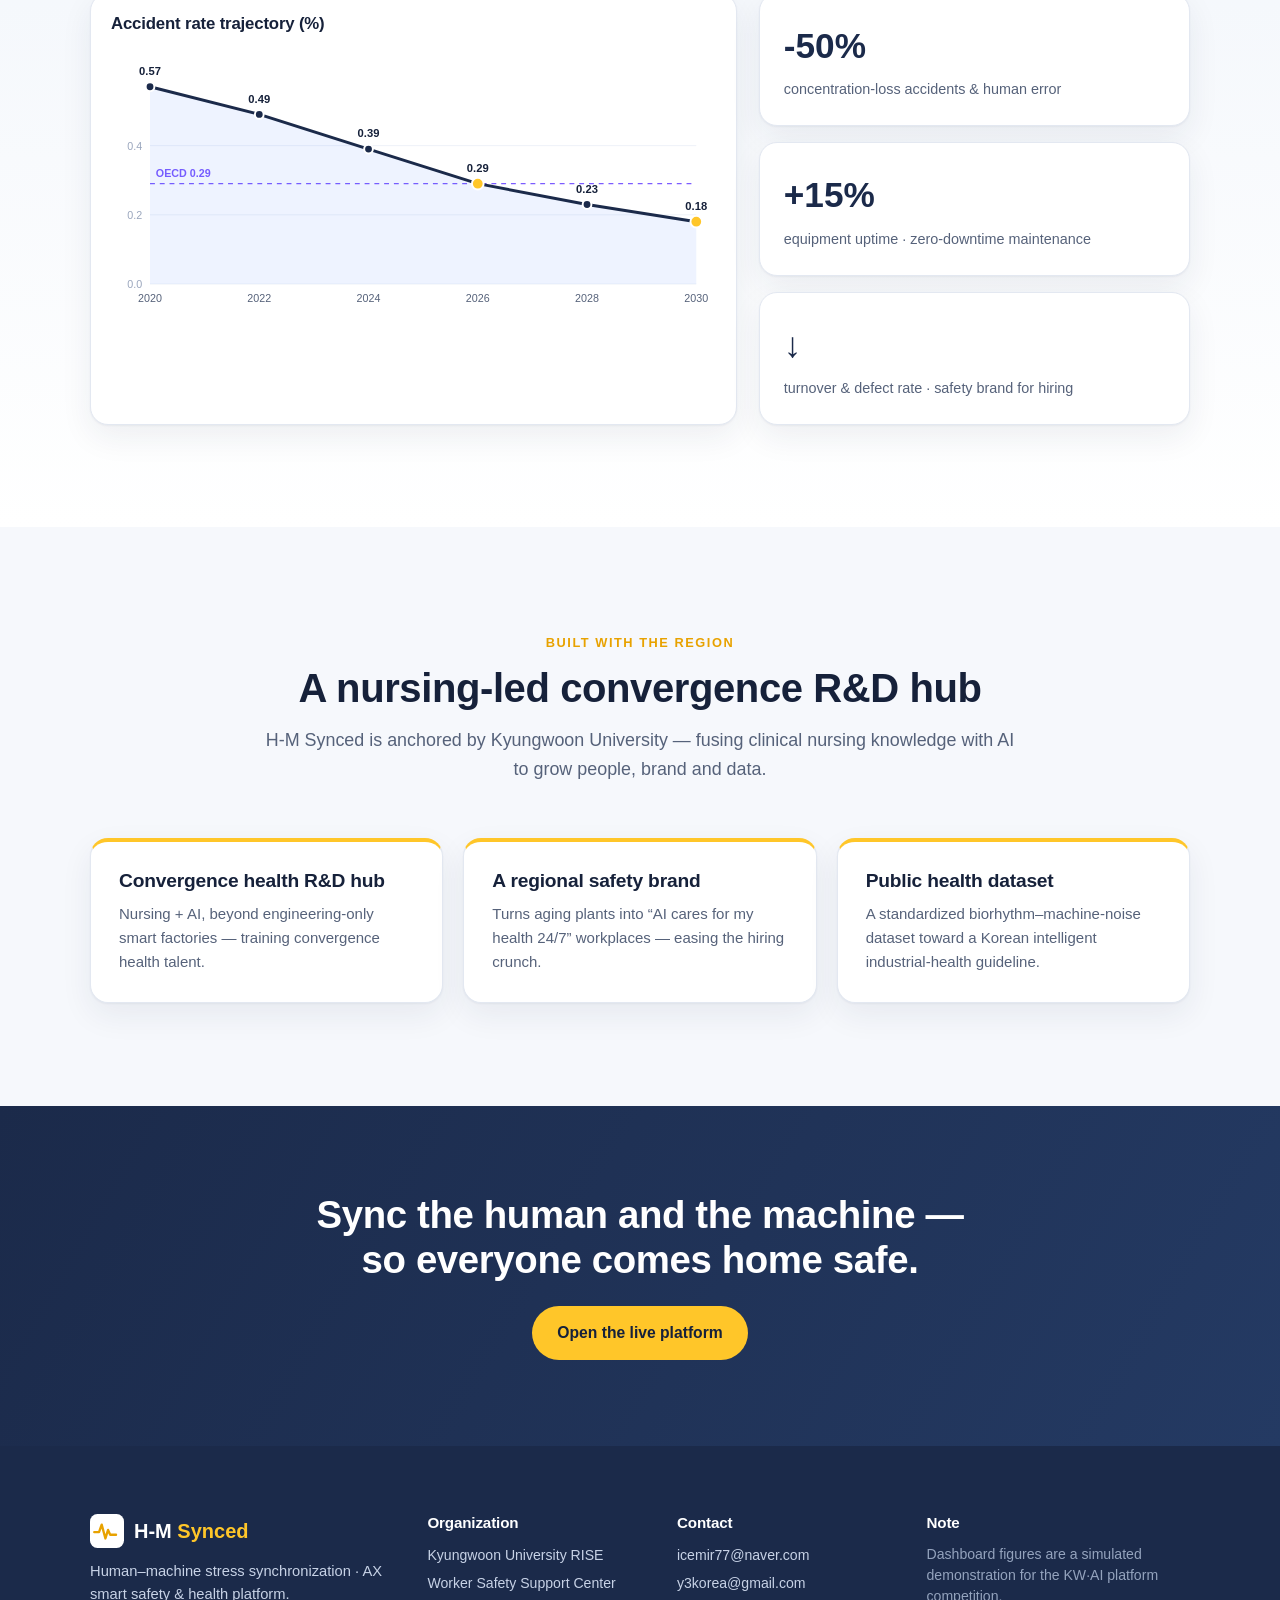
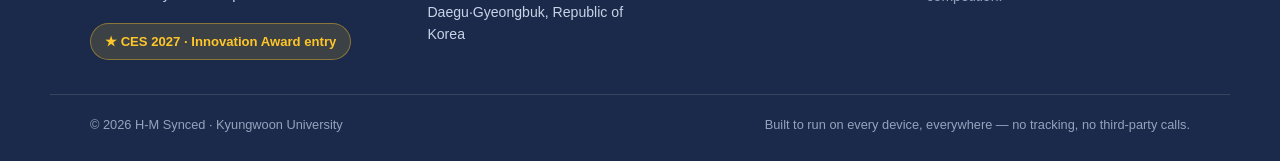
==== commit 613e4e64: "Reconstruct platform as H-M Synced: human-machine stress sync + Fair Coin gamification - Two engines" ====
--- a/index.html
+++ b/index.html
@@ -4,35 +4,31 @@
 <meta charset="UTF-8">
 <meta name="viewport" content="width=device-width, initial-scale=1.0, viewport-fit=cover">
 <meta name="theme-color" content="#1b2a4a">
-<meta name="description" data-i18n="meta.desc" content="Shine-K — AI-powered industrial safety platform for SME manufacturers. Predict accident & cumulative health hazards using existing infrastructure.">
-<title data-i18n="meta.title">Shine-K · AI Industrial Safety Platform</title>
-<link rel="preconnect" href="">
-<link rel="icon" href="data:image/svg+xml,%3Csvg xmlns='http://www.w3.org/2000/svg' viewBox='0 0 64 64'%3E%3Crect width='64' height='64' rx='14' fill='%231b2a4a'/%3E%3Cpath d='M16 38a16 16 0 0 1 32 0z' fill='%23ffc629'/%3E%3Crect x='14' y='38' width='36' height='6' rx='3' fill='%23ffc629'/%3E%3Crect x='29' y='16' width='6' height='8' rx='3' fill='%23ffc629'/%3E%3C/svg%3E">
+<meta name="description" data-i18n="meta.desc" content="H-M Synced — an AX integrated smart safety & health platform that synchronizes machine stress and worker biorhythms to prevent accidents and burnout together.">
+<title data-i18n="meta.title">H-M Synced · AX Smart Safety &amp; Health Platform</title>
+<link rel="icon" href="data:image/svg+xml,%3Csvg xmlns='http://www.w3.org/2000/svg' viewBox='0 0 64 64'%3E%3Crect width='64' height='64' rx='14' fill='%231b2a4a'/%3E%3Cpath d='M8 34h9l5-13 7 24 5-15 4 8h11' fill='none' stroke='%23ffc629' stroke-width='4' stroke-linecap='round' stroke-linejoin='round'/%3E%3C/svg%3E">
 <link rel="stylesheet" href="styles.css">
 </head>
 <body>
 <a class="skip-link" href="#main" data-i18n="a11y.skip">Skip to content</a>
 
-<!-- ============ HEADER / NAV ============ -->
 <header class="site-header" id="siteHeader">
   <div class="container nav-wrap">
-    <a class="brand" href="#top" aria-label="Shine-K home">
+    <a class="brand" href="#top" aria-label="H-M Synced home">
       <svg class="brand-mark" viewBox="0 0 64 64" width="38" height="38" aria-hidden="true">
         <rect width="64" height="64" rx="14" fill="#1b2a4a"/>
-        <path d="M16 38a16 16 0 0 1 32 0z" fill="#ffc629"/>
-        <rect x="14" y="38" width="36" height="6" rx="3" fill="#ffc629"/>
-        <rect x="29" y="15" width="6" height="9" rx="3" fill="#ffc629"/>
+        <path d="M8 34h9l5-14 7 26 5-16 4 9h11" fill="none" stroke="#ffc629" stroke-width="4.4" stroke-linecap="round" stroke-linejoin="round"/>
       </svg>
-      <span class="brand-name">Shine-<span class="brand-k">K</span></span>
+      <span class="brand-name">H-M&nbsp;<span class="brand-k">Synced</span></span>
     </a>
 
     <nav class="main-nav" id="mainNav" aria-label="Primary">
       <a href="#problem" data-i18n="nav.problem">Challenge</a>
-      <a href="#solution" data-i18n="nav.solution">Solution</a>
+      <a href="#engines" data-i18n="nav.engines">Two Engines</a>
+      <a href="#sync" data-i18n="nav.sync">H-M Sync</a>
       <a href="#dashboard" data-i18n="nav.dashboard">Live Demo</a>
-      <a href="#how" data-i18n="nav.how">How it works</a>
+      <a href="#faircoin" data-i18n="nav.faircoin">Fair Coin</a>
       <a href="#impact" data-i18n="nav.impact">Impact</a>
-      <a href="#ecosystem" data-i18n="nav.ecosystem">Ecosystem</a>
     </nav>
 
     <div class="nav-actions">
@@ -51,163 +47,215 @@
 <main id="main">
 <a id="top"></a>
 
-<!-- ============ HERO ============ -->
+<!-- HERO -->
 <section class="hero" id="hero">
   <div class="hero-bg" aria-hidden="true"></div>
   <div class="container hero-inner">
     <div class="hero-copy">
-      <span class="eyebrow"><span class="dot"></span><span data-i18n="hero.eyebrow">AX-powered Industrial Safety · Gyeongbuk, Korea</span></span>
-      <h1 class="hero-title" data-i18n="hero.title">A workplace where every worker goes home safe.</h1>
-      <p class="hero-sub" data-i18n="hero.sub">Shine-K turns the cameras, microphones and IoT you already own into an AI safety brain — predicting both sudden accidents and slow, cumulative health risks for small and mid-sized manufacturers.</p>
+      <span class="eyebrow"><span class="dot"></span><span data-i18n="hero.eyebrow">AX Smart Safety &amp; Health · Daegu·Gyeongbuk</span></span>
+      <h1 class="hero-title" data-i18n="hero.title">When a machine hurts, the worker hurts. We break that chain.</h1>
+      <p class="hero-sub" data-i18n="hero.sub">H-M Synced aligns a machine's micro-ultrasound &amp; vibration with a worker's biorhythm on one timeline — detecting human–machine stress synchronization to prevent accidents and burnout at the same time.</p>
       <div class="hero-cta">
-        <a class="btn btn-primary" href="#dashboard" data-i18n="hero.ctaPrimary">Explore the live platform</a>
-        <a class="btn btn-ghost" href="#solution" data-i18n="hero.ctaSecondary">How it works</a>
+        <a class="btn btn-primary" href="#dashboard" data-i18n="hero.ctaPrimary">Open the live platform</a>
+        <a class="btn btn-ghost" href="#sync" data-i18n="hero.ctaSecondary">How the sync works</a>
       </div>
       <div class="hero-badges">
-        <span class="chip" data-i18n="hero.badge1">No new sensors</span>
-        <span class="chip" data-i18n="hero.badge2">Privacy by design</span>
-        <span class="chip" data-i18n="hero.badge3">Real-time + predictive</span>
-      </div>
-    </div>
-
-    <div class="hero-panel" aria-hidden="false">
+        <span class="chip" data-i18n="hero.badge1">Minimal new sensors</span>
+        <span class="chip" data-i18n="hero.badge2">Bone-conduction native-language care</span>
+        <span class="chip" data-i18n="hero.badge3">Two-way auto intervention</span>
+      </div>
+    </div>
+
+    <div class="hero-panel">
       <div class="hero-card">
         <div class="hero-card-head">
           <span class="live-dot"></span>
-          <span data-i18n="hero.cardTitle">Live site safety index</span>
+          <span data-i18n="hero.cardTitle">Live H-M synchronization index</span>
         </div>
         <div class="gauge-wrap"><div id="heroGauge"></div></div>
         <div class="hero-card-rows">
-          <div class="mini-stat"><span class="mini-num" id="heroZones">0</span><span class="mini-lbl" data-i18n="hero.zones">Zones monitored</span></div>
-          <div class="mini-stat"><span class="mini-num" id="heroAlerts">0</span><span class="mini-lbl" data-i18n="hero.alerts">Risks prevented today</span></div>
+          <div class="mini-stat"><span class="mini-num" id="heroZones">0</span><span class="mini-lbl" data-i18n="hero.zones">Machines synced</span></div>
+          <div class="mini-stat"><span class="mini-num" id="heroAlerts">0</span><span class="mini-lbl" data-i18n="hero.alerts">Sync risks prevented today</span></div>
         </div>
       </div>
     </div>
   </div>
 
   <div class="container hero-stats">
-    <div class="stat"><span class="stat-num" data-count="35500" data-suffix="+">0</span><span class="stat-lbl" data-i18n="hero.stat1">SME manufacturers in Korea</span></div>
-    <div class="stat"><span class="stat-num" data-count="0.33" data-decimals="2" data-suffix="%">0</span><span class="stat-lbl" data-i18n="hero.stat2">2024 industrial accident rate</span></div>
-    <div class="stat"><span class="stat-num" data-count="0.18" data-decimals="2" data-suffix="%">0</span><span class="stat-lbl" data-i18n="hero.stat3">2030 target with prevention</span></div>
-    <div class="stat"><span class="stat-num" data-count="62" data-suffix="%">0</span><span class="stat-lbl" data-i18n="hero.stat4">of fatalities at musculoskeletal-risk SMEs</span></div>
-  </div>
-</section>
-
-<!-- ============ PROBLEM ============ -->
+    <div class="stat"><span class="stat-num" data-count="50" data-suffix="%">0</span><span class="stat-lbl" data-i18n="hero.stat1">target cut in concentration-loss accidents</span></div>
+    <div class="stat"><span class="stat-num" data-count="15" data-suffix="%">0</span><span class="stat-lbl" data-i18n="hero.stat2">equipment uptime improvement</span></div>
+    <div class="stat"><span class="stat-num" data-count="30" data-suffix="min">0</span><span class="stat-lbl" data-i18n="hero.stat3">human–machine stress sync window</span></div>
+    <div class="stat"><span class="stat-num" data-count="80" data-suffix="%">0</span><span class="stat-lbl" data-i18n="hero.stat4">of fatalities at firms under 50 staff</span></div>
+  </div>
+</section>
+
+<!-- PROBLEM -->
 <section class="section" id="problem">
   <div class="container">
     <div class="section-head">
       <span class="kicker" data-i18n="problem.kicker">The challenge</span>
-      <h2 class="section-title" data-i18n="problem.title">Two kinds of danger hide on every factory floor</h2>
-      <p class="section-lead" data-i18n="problem.lead">SME manufacturers carry the highest accident burden, yet most rely on experience and paper checklists. Risk lives in two timescales — and both go unmeasured.</p>
-    </div>
-
-    <div class="hazard-grid">
-      <article class="hazard-card hazard-acute">
-        <div class="hazard-icon" aria-hidden="true">⚠️</div>
-        <h3 data-i18n="problem.acuteTitle">Accident Hazard</h3>
-        <p class="hazard-sub" data-i18n="problem.acuteSub">Immediate, process-driven events</p>
-        <ul class="hazard-list">
-          <li data-i18n="problem.acute1">Caught-in &amp; pinch points on machinery</li>
-          <li data-i18n="problem.acute2">Falls from height &amp; slips</li>
-          <li data-i18n="problem.acute3">Explosion, fire &amp; chemical leaks</li>
-          <li data-i18n="problem.acute4">Struck-by &amp; collisions</li>
-        </ul>
-        <div class="hazard-foot"><strong>60%</strong><span data-i18n="problem.acuteFoot">of 2023 manufacturing accidents were caught-in, falls or struck-by</span></div>
-      </article>
-
-      <article class="hazard-card hazard-chronic">
-        <div class="hazard-icon" aria-hidden="true">🫁</div>
-        <h3 data-i18n="problem.chronicTitle">Cumulative Hazard</h3>
-        <p class="hazard-sub" data-i18n="problem.chronicSub">Slow harm from repeated exposure</p>
-        <ul class="hazard-list">
-          <li data-i18n="problem.chronic1">Musculoskeletal strain &amp; back pain</li>
-          <li data-i18n="problem.chronic2">Respiratory disease &amp; pneumoconiosis</li>
-          <li data-i18n="problem.chronic3">Noise, vibration &amp; heat stress</li>
-          <li data-i18n="problem.chronic4">Chronic conditions over years</li>
-        </ul>
-        <div class="hazard-foot"><strong>39%</strong><span data-i18n="problem.chronicFoot">of Gyeongbuk occupational illness is musculoskeletal</span></div>
-      </article>
+      <h2 class="section-title" data-i18n="problem.title">Every risk on the floor is connected</h2>
+      <p class="section-lead" data-i18n="problem.lead">Daegu·Gyeongbuk is Korea's manufacturing heartland, but tiny sub-50-staff plants dominate — and three structural gaps feed an invisible causal chain.</p>
+    </div>
+
+    <div class="prob3">
+      <article class="prob3-card"><span class="prob3-ic">🧓</span><h3 data-i18n="problem.c1t">Lost expertise</h3><p data-i18n="problem.c1d">Veteran workers retire en masse; their feel for a machine's faint warning signs is never passed on.</p></article>
+      <article class="prob3-card"><span class="prob3-ic">🌐</span><h3 data-i18n="problem.c2t">Language &amp; skill barrier</h3><p data-i18n="problem.c2d">Short-term and foreign workers fill the gap — safety rules go unread, human error rises.</p></article>
+      <article class="prob3-card"><span class="prob3-ic">🔊</span><h3 data-i18n="problem.c3t">Alarm fatigue</h3><p data-i18n="problem.c3d">High-output warning sirens cause severe auditory fatigue, break workflow and add stress.</p></article>
+    </div>
+
+    <div class="chain">
+      <h3 class="chain-title" data-i18n="problem.chainTitle">“A sick machine makes the worker sick.”</h3>
+      <div class="chain-flow">
+        <div class="chain-step"><span class="chain-ic">⚙️</span><p data-i18n="problem.ch1">Aging equipment emits micro-ultrasound &amp; vibration</p></div>
+        <span class="chain-arrow" aria-hidden="true">→</span>
+        <div class="chain-step"><span class="chain-ic">🧠</span><p data-i18n="problem.ch2">Autonomic nervous system fires · cortisol surges</p></div>
+        <span class="chain-arrow" aria-hidden="true">→</span>
+        <div class="chain-step"><span class="chain-ic">💔</span><p data-i18n="problem.ch3">HRV collapses · burnout &amp; depression</p></div>
+        <span class="chain-arrow" aria-hidden="true">→</span>
+        <div class="chain-step"><span class="chain-ic">⚠️</span><p data-i18n="problem.ch4">Concentration drops · machine misoperation</p></div>
+        <span class="chain-arrow" aria-hidden="true">→</span>
+        <div class="chain-step chain-bad"><span class="chain-ic">🚨</span><p data-i18n="problem.ch5">Serious accident &amp; productivity collapse</p></div>
+      </div>
     </div>
 
     <div class="problem-stats">
       <div class="pstat"><span class="pstat-num">38</span><span class="pstat-lbl" data-i18n="problem.s1">OECD ranking on fatal accidents (of 38)</span></div>
       <div class="pstat"><span class="pstat-num">80%</span><span class="pstat-lbl" data-i18n="problem.s2">of fatal accidents at firms under 50 staff</span></div>
       <div class="pstat"><span class="pstat-num">1,227</span><span class="pstat-lbl" data-i18n="problem.s3">occupational-illness cases in Gyeongbuk</span></div>
-      <div class="pstat"><span class="pstat-num">₩1.9T</span><span class="pstat-lbl" data-i18n="problem.s4">industrial-safety market by 2030</span></div>
-    </div>
-  </div>
-</section>
-
-<!-- ============ SOLUTION ============ -->
-<section class="section section-tint" id="solution">
-  <div class="container">
-    <div class="section-head">
-      <span class="kicker" data-i18n="solution.kicker">The Shine-K approach</span>
-      <h2 class="section-title" data-i18n="solution.title">Use the infrastructure you already have</h2>
-      <p class="section-lead" data-i18n="solution.lead">No costly retrofits. Shine-K ingests signals from existing CCTV, microphones, smartphones and IoT, then a privacy-first AI pipeline turns them into a single, comparable risk score.</p>
-    </div>
-
-    <div class="sources-row">
-      <div class="source"><span class="source-ic">📷</span><span data-i18n="solution.src1">CCTV</span></div>
-      <div class="source"><span class="source-ic">🎙️</span><span data-i18n="solution.src2">Microphones</span></div>
-      <div class="source"><span class="source-ic">📱</span><span data-i18n="solution.src3">Smartphones</span></div>
-      <div class="source"><span class="source-ic">📡</span><span data-i18n="solution.src4">IoT sensors</span></div>
-    </div>
-
-    <div class="pipeline">
-      <div class="pipe-step"><span class="pipe-n">1</span><h4 data-i18n="solution.p1t">De-identify</h4><p data-i18n="solution.p1d">Faces &amp; voices anonymised at the edge — privacy by design.</p></div>
-      <div class="pipe-arrow" aria-hidden="true">→</div>
-      <div class="pipe-step"><span class="pipe-n">2</span><h4 data-i18n="solution.p2t">Integrate</h4><p data-i18n="solution.p2d">The <b>SHine-K</b> standard schema unifies heterogeneous data.</p></div>
-      <div class="pipe-arrow" aria-hidden="true">→</div>
-      <div class="pipe-step"><span class="pipe-n">3</span><h4 data-i18n="solution.p3t">Detect</h4><p data-i18n="solution.p3d">AI finds trends &amp; anomalies, identifies risk factors.</p></div>
-      <div class="pipe-arrow" aria-hidden="true">→</div>
-      <div class="pipe-step"><span class="pipe-n">4</span><h4 data-i18n="solution.p4t">Score &amp; share</h4><p data-i18n="solution.p4d">A unified risk score, alerts &amp; insight to everyone on site.</p></div>
-    </div>
-  </div>
-</section>
-
-<!-- ============ LIVE DASHBOARD ============ -->
-<section class="section" id="dashboard">
+      <div class="pstat"><span class="pstat-num">39%</span><span class="pstat-lbl" data-i18n="problem.s4">of regional illness is musculoskeletal</span></div>
+    </div>
+  </div>
+</section>
+
+<!-- TWO ENGINES -->
+<section class="section section-tint" id="engines">
+  <div class="container">
+    <div class="section-head">
+      <span class="kicker" data-i18n="eng.kicker">Two engines</span>
+      <h2 class="section-title" data-i18n="eng.title">We diagnose the human and the machine — at once</h2>
+      <p class="section-lead" data-i18n="eng.lead">Engineering and nursing science, finally fused. One engine reads the worker's body; the other reads the machine's body.</p>
+    </div>
+
+    <div class="engine-grid">
+      <article class="engine-card engine-human">
+        <div class="engine-tag" data-i18n="eng.aTag">Engine A · Human</div>
+        <h3 data-i18n="eng.aTitle">Mind-Health AI Navigator</h3>
+        <p class="engine-sub" data-i18n="eng.aSub">Real-time intelligent industrial nursing from biorhythm signals.</p>
+        <div class="engine-inputs">
+          <span class="inp"><b>HRV</b><span data-i18n="eng.aIn1">autonomic balance</span></span>
+          <span class="inp"><b data-i18n="eng.aIn2lbl">Sleep</b><span data-i18n="eng.aIn2">recovery quality</span></span>
+          <span class="inp"><b>EDA</b><span data-i18n="eng.aIn3">mental tension</span></span>
+        </div>
+        <p class="engine-logic"><span class="logic-pill">NANDA</span><span class="logic-pill">KOSHA GUIDE</span><span data-i18n="eng.aLogic">→ standardized AI Health-Risk Index</span></p>
+        <ul class="engine-stages">
+          <li><i class="sdot s-safe"></i><b data-i18n="dash.safe">Safe</b><span data-i18n="eng.aS1">Normal flow · vitals backed up</span></li>
+          <li><i class="sdot s-watch"></i><b data-i18n="dash.watch">Caution</b><span data-i18n="eng.aS2">Bone-conduction native-language coaching · stretch guide</span></li>
+          <li><i class="sdot s-danger"></i><b data-i18n="dash.danger">Danger</b><span data-i18n="eng.aS3">Helmet vibration alert · 10-min refresh · process re-assignment</span></li>
+        </ul>
+      </article>
+
+      <article class="engine-card engine-machine">
+        <div class="engine-tag" data-i18n="eng.bTag">Engine B · Machine</div>
+        <h3 data-i18n="eng.bTitle">Sound·Vibration Predictive Maintenance</h3>
+        <p class="engine-sub" data-i18n="eng.bSub">Non-invasive sensing that hears failure before human ears can.</p>
+        <div class="engine-inputs">
+          <span class="inp"><b data-i18n="eng.bIn1lbl">MEMS</b><span data-i18n="eng.bIn1">3-axis vibration</span></span>
+          <span class="inp"><b>&gt;20kHz</b><span data-i18n="eng.bIn2">ultrasound acoustics</span></span>
+          <span class="inp"><b>FFT</b><span data-i18n="eng.bIn3">waveform analysis</span></span>
+        </div>
+        <p class="engine-logic"><span class="logic-pill" data-i18n="eng.bLogicPill">Wear %</span><span class="logic-pill" data-i18n="eng.bLogicPill2">Downtime forecast</span><span data-i18n="eng.bLogic">→ math-predicted failure point</span></p>
+        <ul class="engine-stages">
+          <li><i class="sdot s-safe"></i><b data-i18n="dash.pdmNormal">Normal</b><span data-i18n="eng.bS1">Efficiency &amp; predicted life on the dashboard</span></li>
+          <li><i class="sdot s-watch"></i><b data-i18n="dash.pdmDue">Maintenance due</b><span data-i18n="eng.bS2">Auto-scheduled at lunch / shift change · manager push</span></li>
+          <li><i class="sdot s-danger"></i><b data-i18n="dash.pdmCritical">Critical</b><span data-i18n="eng.bS3">Auto-decelerate to safe mode / forced stop · evacuation signal</span></li>
+        </ul>
+      </article>
+    </div>
+  </div>
+</section>
+
+<!-- H-M SYNC -->
+<section class="section" id="sync">
+  <div class="container">
+    <div class="section-head">
+      <span class="kicker" data-i18n="sync.kicker">Core technology · H-M Synced</span>
+      <h2 class="section-title" data-i18n="sync.title">Catch the machine's scream before the worker breaks</h2>
+      <p class="section-lead" data-i18n="sync.lead">A central fusion AI aligns every machine and worker on one timeline. If a rise in the Machine-Stress Index is followed within 30 minutes by a matching rise in the Human-Stress Index, it confirms “human–machine stress synchronization” and intervenes both ways instantly.</p>
+    </div>
+
+    <div class="sync-grid">
+      <div class="sync-index sync-m">
+        <span class="sync-badge">M-Index</span>
+        <h4 data-i18n="sync.mTitle">Machine-Stress Index</h4>
+        <p data-i18n="sync.mDesc">Ultrasonic friction amplitude + MEMS vibration deviation, scaled 0–100.</p>
+      </div>
+      <div class="sync-link" aria-hidden="true">
+        <span class="sync-link-pulse"></span>
+        <span class="sync-link-label" data-i18n="sync.within30">within 30 min</span>
+      </div>
+      <div class="sync-index sync-h">
+        <span class="sync-badge">H-Index</span>
+        <h4 data-i18n="sync.hTitle">Human-Stress Index</h4>
+        <p data-i18n="sync.hDesc">HRV LF/HF ratio + EDA change-rate, scaled 0–100.</p>
+      </div>
+    </div>
+
+    <div class="dual-action">
+      <h3 class="dual-title" data-i18n="sync.dualTitle">Dual-Action Intervention</h3>
+      <div class="dual-row">
+        <div class="dual-card dual-machine"><span class="dual-ic">⚙️</span><h4 data-i18n="sync.dmTitle">Machine side</h4><p data-i18n="sync.dmDesc">AI finely decelerates RPM/output within safe limits until parts are replaced — cutting the high-frequency noise and vibration at the source.</p></div>
+        <div class="dual-card dual-human"><span class="dual-ic">🎧</span><h4 data-i18n="sync.dhTitle">Human side</h4><p data-i18n="sync.dhDesc">Active noise-cancelling intercom switches on, and a bone-conduction earphone prescribes a native-language 10-minute refresh break.</p></div>
+      </div>
+    </div>
+  </div>
+</section>
+
+<!-- LIVE DASHBOARD -->
+<section class="section section-tint" id="dashboard">
   <div class="container">
     <div class="section-head">
       <span class="kicker" data-i18n="dash.kicker">Live platform · simulated demo</span>
-      <h2 class="section-title" data-i18n="dash.title">The safety control room, in your browser</h2>
-      <p class="section-lead" data-i18n="dash.lead">A live simulation of the Shine-K operations console. Data updates in real time to show how accident and cumulative risks are detected, predicted and acted on.</p>
+      <h2 class="section-title" data-i18n="dash.title">The H-M Synced control room, in your browser</h2>
+      <p class="section-lead" data-i18n="dash.lead">A live simulation of the fusion console. Watch the Machine and Human indices move together, equipment wear forecast, worker vitals, and two-way interventions fire in real time.</p>
     </div>
 
     <div class="dash">
-      <!-- Row 1: site index + prediction -->
       <div class="dash-card dash-index">
-        <div class="dash-card-head"><h3 data-i18n="dash.indexTitle">Site safety index</h3><span class="live-dot"></span></div>
+        <div class="dash-card-head"><h3 data-i18n="dash.indexTitle">H-M sync safety index</h3><span class="live-dot"></span></div>
         <div class="big-gauge"><div id="mainGauge"></div></div>
         <div class="index-legend">
           <span><i class="lg lg-safe"></i><span data-i18n="dash.safe">Safe</span></span>
-          <span><i class="lg lg-watch"></i><span data-i18n="dash.watch">Watch</span></span>
+          <span><i class="lg lg-watch"></i><span data-i18n="dash.watch">Caution</span></span>
           <span><i class="lg lg-danger"></i><span data-i18n="dash.danger">Danger</span></span>
         </div>
       </div>
 
       <div class="dash-card dash-predict">
-        <div class="dash-card-head"><h3 data-i18n="dash.predictTitle">AI risk prediction · next 12h</h3></div>
-        <div id="predictChart" class="chart-host"></div>
-        <p class="dash-note" data-i18n="dash.predictNote">Forecast band shows the AI's projected accident-risk index. A predicted breach triggers a pre-emptive alert.</p>
-      </div>
-
-      <!-- Row 2: zones + alert feed -->
+        <div class="dash-card-head"><h3 data-i18n="dash.dualTitle">M-Index vs H-Index · last 6h</h3>
+          <span class="dual-legend"><i style="background:#e8870f"></i>M&nbsp;&nbsp;<i style="background:#2f6bff"></i>H</span>
+        </div>
+        <div id="dualChart" class="chart-host"></div>
+        <p class="dash-note" data-i18n="dash.dualNote">When the machine index (orange) climbs, the human index (blue) follows ~30 min later. A detected sync triggers the dual-action intervention.</p>
+      </div>
+
       <div class="dash-card dash-zones">
-        <div class="dash-card-head"><h3 data-i18n="dash.zonesTitle">Zone monitor</h3></div>
-        <div id="zoneList" class="zone-list"></div>
+        <div class="dash-card-head"><h3 data-i18n="dash.equipTitle">Equipment · predictive maintenance</h3></div>
+        <div id="equipList" class="zone-list"></div>
       </div>
 
       <div class="dash-card dash-feed">
-        <div class="dash-card-head"><h3 data-i18n="dash.feedTitle">Live event feed</h3><span class="live-dot"></span></div>
+        <div class="dash-card-head"><h3 data-i18n="dash.feedTitle">Live intervention feed</h3><span class="live-dot"></span></div>
         <div id="alertFeed" class="alert-feed"></div>
       </div>
 
-      <!-- Row 3: worker health + ROI -->
+      <div class="dash-card dash-vitals">
+        <div class="dash-card-head"><h3 data-i18n="dash.vitalsTitle">Worker vitals · Mind-Health Navigator</h3></div>
+        <div id="vitalsList" class="vitals-list"></div>
+      </div>
+
       <div class="dash-card dash-health">
-        <div class="dash-card-head"><h3 data-i18n="dash.healthTitle">Workforce health · cumulative risk</h3></div>
+        <div class="dash-card-head"><h3 data-i18n="dash.healthTitle">Workforce condition mix</h3></div>
         <div class="health-split">
           <div id="healthDonut" class="donut-host"></div>
           <ul id="healthLegend" class="health-legend"></ul>
@@ -216,7 +264,7 @@
 
       <div class="dash-card dash-roi">
         <div class="dash-card-head"><h3 data-i18n="dash.roiTitle">ROI calculator</h3></div>
-        <p class="dash-note" data-i18n="dash.roiNote">See the financial case for prevention. Adjust to your site.</p>
+        <p class="dash-note" data-i18n="dash.roiNote">The financial case for prevention. Adjust to your site.</p>
         <div class="roi-fields">
           <label class="roi-field"><span data-i18n="dash.roiWorkers">Workers on site</span><input type="number" id="roiWorkers" value="120" min="1" max="100000"></label>
           <label class="roi-field"><span data-i18n="dash.roiIncidents">Recordable incidents / year</span><input type="number" id="roiIncidents" value="9" min="0" max="10000"></label>
@@ -227,12 +275,11 @@
           <div class="roi-metric"><span class="roi-val" id="roiPayback">—</span><span class="roi-lbl" data-i18n="dash.roiPayback">Payback period</span></div>
           <div class="roi-metric"><span class="roi-val" id="roiRoi">—</span><span class="roi-lbl" data-i18n="dash.roiRatio">1-year ROI</span></div>
         </div>
-        <p class="roi-disclaimer" data-i18n="dash.roiDisclaimer">Illustrative model: assumes Shine-K prevents ~45% of recordable incidents (prediction-led prevention).</p>
-      </div>
-
-      <!-- Row 4: regional map -->
+        <p class="roi-disclaimer" data-i18n="dash.roiDisclaimer">Illustrative model: ~50% fewer concentration-loss accidents + ~15% uptime gain from zero-downtime maintenance.</p>
+      </div>
+
       <div class="dash-card dash-map">
-        <div class="dash-card-head"><h3 data-i18n="dash.mapTitle">Gyeongbuk manufacturing clusters · live</h3></div>
+        <div class="dash-card-head"><h3 data-i18n="dash.mapTitle">Daegu·Gyeongbuk manufacturing clusters · live</h3></div>
         <div class="map-split">
           <div id="clusterMap" class="map-host"></div>
           <ul id="clusterList" class="cluster-list"></ul>
@@ -242,47 +289,60 @@
   </div>
 </section>
 
-<!-- ============ HOW IT WORKS ============ -->
-<section class="section section-tint" id="how">
-  <div class="container">
-    <div class="section-head">
-      <span class="kicker" data-i18n="how.kicker">Prevention, not punishment</span>
-      <h2 class="section-title" data-i18n="how.title">From "what happened" to "what's about to"</h2>
-      <p class="section-lead" data-i18n="how.lead">Shine-K shifts safety from a reactive, punitive model to a predictive one — detecting weak signals before they become incidents.</p>
-    </div>
-    <div class="how-grid">
-      <div class="how-step"><div class="how-num">01</div><h4 data-i18n="how.s1t">Connect</h4><p data-i18n="how.s1d">Link existing CCTV, mics, phones and IoT in hours — no factory shutdown, no capital sensors.</p></div>
-      <div class="how-step"><div class="how-num">02</div><h4 data-i18n="how.s2t">Learn</h4><p data-i18n="how.s2d">AI baselines each line and worker context, learning what "normal" looks like for your site.</p></div>
-      <div class="how-step"><div class="how-num">03</div><h4 data-i18n="how.s3t">Predict &amp; protect</h4><p data-i18n="how.s3d">Anomalies and rising trends trigger alerts and health programs before harm occurs.</p></div>
-    </div>
-  </div>
-</section>
-
-<!-- ============ FEATURES ============ -->
-<section class="section" id="features">
-  <div class="container">
-    <div class="section-head">
-      <span class="kicker" data-i18n="feat.kicker">Platform capabilities</span>
-      <h2 class="section-title" data-i18n="feat.title">One platform, the whole safety picture</h2>
-    </div>
-    <div class="feature-grid">
-      <div class="feature"><span class="feature-ic">🛰️</span><h4 data-i18n="feat.f1t">Real-time monitoring</h4><p data-i18n="feat.f1d">Continuous risk surveillance across every zone, with instant alerting.</p></div>
-      <div class="feature"><span class="feature-ic">🔮</span><h4 data-i18n="feat.f2t">Predictive AI</h4><p data-i18n="feat.f2d">Forecasts accident-risk hours ahead so teams act before, not after.</p></div>
-      <div class="feature"><span class="feature-ic">🫀</span><h4 data-i18n="feat.f3t">Worker health programs</h4><p data-i18n="feat.f3d">Personalised, data-driven health promotion for cumulative risks.</p></div>
-      <div class="feature"><span class="feature-ic">🔒</span><h4 data-i18n="feat.f4t">Privacy by design</h4><p data-i18n="feat.f4d">Edge de-identification of faces and voices before anything is stored.</p></div>
-      <div class="feature"><span class="feature-ic">🧩</span><h4 data-i18n="feat.f5t">SHine-K open schema</h4><p data-i18n="feat.f5d">A standard data schema that unifies any sensor or legacy system.</p></div>
-      <div class="feature"><span class="feature-ic">📈</span><h4 data-i18n="feat.f6t">Automatic ROI</h4><p data-i18n="feat.f6d">Links safety outcomes to finance, computing return on prevention.</p></div>
-    </div>
-  </div>
-</section>
-
-<!-- ============ IMPACT ============ -->
+<!-- FAIR COIN -->
+<section class="section" id="faircoin">
+  <div class="container">
+    <div class="section-head">
+      <span class="kicker" data-i18n="fc.kicker">Worker engagement</span>
+      <h2 class="section-title" data-i18n="fc.title">Fair Coin — earn it by working, earn it by staying safe</h2>
+      <p class="section-lead" data-i18n="fc.lead">Technology only works if workers choose to join in. Fair Coin scores every health &amp; safety behavior and turns it into rewards, friendly team competition and community.</p>
+      <p class="fc-slogan" data-i18n="fc.slogan">“When you and your machine pair up, Fair Coin adds up.”</p>
+    </div>
+
+    <div class="fc-scores">
+      <div class="fc-score"><span class="fc-ic">⌚</span><h4 data-i18n="fc.s1t">Wear compliance</h4><p data-i18n="fc.s1d">8h+ band wear earns daily points; a 7-day streak earns a bonus.</p></div>
+      <div class="fc-score"><span class="fc-ic">🎯</span><h4 data-i18n="fc.s2t">Health goals</h4><p data-i18n="fc.s2d">HRV gains, sleep goals and stretch guides; 100% weekly goal = weekly bonus.</p></div>
+      <div class="fc-score"><span class="fc-ic">🦺</span><h4 data-i18n="fc.s3t">Safety contribution</h4><p data-i18n="fc.s3d">Rest on a danger alert, report anomalies, finish safety e-learning, share tips.</p></div>
+      <div class="fc-score"><span class="fc-ic">🤝</span><h4 data-i18n="fc.s4t">Community</h4><p data-i18n="fc.s4d">Native-language help for foreign colleagues and mentoring earn community points.</p></div>
+    </div>
+
+    <div class="fc-split">
+      <div class="fc-tiers">
+        <h3 class="fc-sub" data-i18n="fc.tiersTitle">Pairing tiers</h3>
+        <div class="tier tier1"><div class="tier-h"><b data-i18n="fc.t1n">First Pair</b><span data-i18n="fc.t1q">300+ / mo</span></div><p data-i18n="fc.t1r">Vouchers · health-food coupon · 30-min early leave</p></div>
+        <div class="tier tier2"><div class="tier-h"><b data-i18n="fc.t2n">Good Pair</b><span data-i18n="fc.t2q">600+ / mo</span></div><p data-i18n="fc.t2r">Extra health-checkup items · course voucher · team dinner fund</p></div>
+        <div class="tier tier3"><div class="tier-h"><b data-i18n="fc.t3n">Best Pair</b><span data-i18n="fc.t3q">1000+ / mo</span></div><p data-i18n="fc.t3r">Family checkup · flexible-work priority · Safety Worker plaque</p></div>
+        <div class="tier tier4"><div class="tier-h"><b data-i18n="fc.t4n">Pair Mate</b><span data-i18n="fc.t4q">3 mo · Best</span></div><p data-i18n="fc.t4r">Mentors others — the maker of the whole plant's safety culture</p></div>
+      </div>
+
+      <div class="fc-board dash-card">
+        <div class="dash-card-head"><h3 data-i18n="fc.boardTitle">Process-team leaderboard · this week</h3><span class="live-dot"></span></div>
+        <ul id="fcBoard" class="fc-board-list"></ul>
+        <div class="fc-extras">
+          <span class="fc-extra"><b data-i18n="fc.streak">Streak</b><span data-i18n="fc.streakD">daily wear streaks + “one-day save” item</span></span>
+          <span class="fc-extra"><b data-i18n="fc.badges">Badges</b><span data-i18n="fc.badgesD">e-learning &amp; first-aid skill badges</span></span>
+          <span class="fc-extra"><b data-i18n="fc.community">Channels</b><span data-i18n="fc.communityD">KO · VN · EN native chat</span></span>
+        </div>
+      </div>
+    </div>
+
+    <div class="fc-track">
+      <span class="fc-track-ic">🚭</span>
+      <div>
+        <h4 data-i18n="fc.trackTitle">Fair Coin no-smoking challenge track</h4>
+        <p data-i18n="fc.trackDesc">Smoking disrupts the autonomic system → raises stress → raises accident risk. Reward (not penalty): both smokers (Track B) and non-smokers (Track A) join equally, verified by a low-cost CO breath check and band SpO₂. Smoking status is self-declared; managers see only aggregate stats.</p>
+      </div>
+    </div>
+  </div>
+</section>
+
+<!-- IMPACT -->
 <section class="section section-tint" id="impact">
   <div class="container">
     <div class="section-head">
-      <span class="kicker" data-i18n="impact.kicker">National impact</span>
-      <h2 class="section-title" data-i18n="impact.title">A measurable path to fewer lives lost</h2>
-      <p class="section-lead" data-i18n="impact.lead">Aligned with Korea's goal to halve the industrial accident-fatality rate — toward and below the OECD average.</p>
+      <span class="kicker" data-i18n="impact.kicker">Impact</span>
+      <h2 class="section-title" data-i18n="impact.title">Role up. Productivity up. Accidents down.</h2>
+      <p class="section-lead" data-i18n="impact.lead">A measurable path that protects workers and the bottom line at once — aligned with Korea's goal to halve the accident-fatality rate.</p>
     </div>
     <div class="impact-wrap">
       <div class="dash-card impact-chart-card">
@@ -290,61 +350,58 @@
         <div id="impactChart" class="chart-host"></div>
       </div>
       <div class="impact-kpis">
-        <div class="ikpi"><span class="ikpi-num">-45%</span><span class="ikpi-lbl" data-i18n="impact.k1">Targeted accident-rate cut by 2030</span></div>
-        <div class="ikpi"><span class="ikpi-num">₩1.5T</span><span class="ikpi-lbl" data-i18n="impact.k2">Govt. 2026 accident-prevention budget</span></div>
-        <div class="ikpi"><span class="ikpi-num">3</span><span class="ikpi-lbl" data-i18n="impact.k3">New industries: prediction, safety-ed, wearables</span></div>
-      </div>
-    </div>
-  </div>
-</section>
-
-<!-- ============ ECOSYSTEM ============ -->
+        <div class="ikpi"><span class="ikpi-num">-50%</span><span class="ikpi-lbl" data-i18n="impact.k1">concentration-loss accidents &amp; human error</span></div>
+        <div class="ikpi"><span class="ikpi-num">+15%</span><span class="ikpi-lbl" data-i18n="impact.k2">equipment uptime · zero-downtime maintenance</span></div>
+        <div class="ikpi"><span class="ikpi-num">↓</span><span class="ikpi-lbl" data-i18n="impact.k3">turnover &amp; defect rate · safety brand for hiring</span></div>
+      </div>
+    </div>
+  </div>
+</section>
+
+<!-- ECOSYSTEM -->
 <section class="section" id="ecosystem">
   <div class="container">
     <div class="section-head">
       <span class="kicker" data-i18n="eco.kicker">Built with the region</span>
-      <h2 class="section-title" data-i18n="eco.title">An industry–government–university–research alliance</h2>
-      <p class="section-lead" data-i18n="eco.lead">Shine-K is anchored by Kyungwoon University's Industrial Safety R&amp;D, a Living Lab, and a regional safety-tech support center.</p>
+      <h2 class="section-title" data-i18n="eco.title">A nursing-led convergence R&amp;D hub</h2>
+      <p class="section-lead" data-i18n="eco.lead">H-M Synced is anchored by Kyungwoon University — fusing clinical nursing knowledge with AI to grow people, brand and data.</p>
     </div>
     <div class="eco-grid">
-      <div class="eco-card"><h4 data-i18n="eco.c1t">지산학연 Alliance</h4><p data-i18n="eco.c1d">Industry, government, academia &amp; research co-develop and validate on real sites.</p></div>
-      <div class="eco-card"><h4 data-i18n="eco.c2t">Living Lab</h4><p data-i18n="eco.c2d">A shared risk-factor database and field test-bed for new safety tech.</p></div>
-      <div class="eco-card"><h4 data-i18n="eco.c3t">Safety-Tech Center</h4><p data-i18n="eco.c3d">Training, certification and startup support to grow a safety industry.</p></div>
-    </div>
-  </div>
-</section>
-
-<!-- ============ CTA ============ -->
+      <div class="eco-card"><h4 data-i18n="eco.c1t">Convergence health R&amp;D hub</h4><p data-i18n="eco.c1d">Nursing + AI, beyond engineering-only smart factories — training convergence health talent.</p></div>
+      <div class="eco-card"><h4 data-i18n="eco.c2t">A regional safety brand</h4><p data-i18n="eco.c2d">Turns aging plants into “AI cares for my health 24/7” workplaces — easing the hiring crunch.</p></div>
+      <div class="eco-card"><h4 data-i18n="eco.c3t">Public health dataset</h4><p data-i18n="eco.c3d">A standardized biorhythm–machine-noise dataset toward a Korean intelligent industrial-health guideline.</p></div>
+    </div>
+  </div>
+</section>
+
+<!-- CTA -->
 <section class="cta-band">
   <div class="container cta-inner">
-    <h2 data-i18n="cta.title">Make every workplace one where people come home safe.</h2>
+    <h2 data-i18n="cta.title">Sync the human and the machine — so everyone comes home safe.</h2>
     <a class="btn btn-light" href="#dashboard" data-i18n="cta.btn">Open the live platform</a>
   </div>
 </section>
 
 </main>
 
-<!-- ============ FOOTER ============ -->
 <footer class="site-footer">
   <div class="container footer-grid">
     <div class="footer-brand">
       <div class="brand">
         <svg class="brand-mark" viewBox="0 0 64 64" width="34" height="34" aria-hidden="true">
           <rect width="64" height="64" rx="14" fill="#ffffff"/>
-          <path d="M16 38a16 16 0 0 1 32 0z" fill="#ffc629"/>
-          <rect x="14" y="38" width="36" height="6" rx="3" fill="#ffc629"/>
-          <rect x="29" y="15" width="6" height="9" rx="3" fill="#ffc629"/>
+          <path d="M8 34h9l5-14 7 26 5-16 4 9h11" fill="none" stroke="#e8a200" stroke-width="4.4" stroke-linecap="round" stroke-linejoin="round"/>
         </svg>
-        <span class="brand-name brand-name-light">Shine-<span class="brand-k">K</span></span>
-      </div>
-      <p class="footer-tag" data-i18n="footer.tag">AI industrial safety platform for SME manufacturers.</p>
+        <span class="brand-name brand-name-light">H-M&nbsp;<span class="brand-k">Synced</span></span>
+      </div>
+      <p class="footer-tag" data-i18n="footer.tag">Human–machine stress synchronization · AX smart safety &amp; health platform.</p>
       <span class="ces-badge">★ CES 2027 · <span data-i18n="footer.ces">Innovation Award entry</span></span>
     </div>
     <div class="footer-col">
       <h5 data-i18n="footer.org">Organization</h5>
       <p>Kyungwoon University RISE</p>
       <p data-i18n="footer.center">Worker Safety Support Center</p>
-      <p data-i18n="footer.region">Gyeongbuk, Republic of Korea</p>
+      <p data-i18n="footer.region">Daegu·Gyeongbuk, Republic of Korea</p>
     </div>
     <div class="footer-col">
       <h5 data-i18n="footer.contact">Contact</h5>
@@ -357,7 +414,7 @@
     </div>
   </div>
   <div class="container footer-bottom">
-    <span>© 2026 Shine-K · Kyungwoon University</span>
+    <span>© 2026 H-M Synced · Kyungwoon University</span>
     <span data-i18n="footer.built">Built to run on every device, everywhere — no tracking, no third-party calls.</span>
   </div>
 </footer>
--- a/styles.css
+++ b/styles.css
@@ -335,3 +335,154 @@
 @media (prefers-reduced-motion:reduce){
   *{animation-duration:.001ms !important;transition-duration:.001ms !important;scroll-behavior:auto}
 }
+
+/* ===================================================================
+   H-M Synced v2 components
+   =================================================================== */
+
+/* problem: 3 structural cards */
+.prob3{display:grid;grid-template-columns:repeat(3,1fr);gap:18px}
+.prob3-card{background:var(--card);border:1px solid var(--line);border-radius:var(--radius);padding:24px;box-shadow:var(--shadow)}
+.prob3-ic{font-size:1.8rem;display:inline-flex;width:52px;height:52px;align-items:center;justify-content:center;background:var(--bg-2);border-radius:14px;margin-bottom:12px}
+.prob3-card h3{font-size:1.18rem;margin-bottom:6px}
+.prob3-card p{color:var(--slate);font-size:.95rem}
+
+/* causal chain */
+.chain{margin-top:30px;background:linear-gradient(120deg,var(--navy),var(--navy-2));border-radius:var(--radius);padding:clamp(22px,3vw,34px);box-shadow:var(--shadow-lg)}
+.chain-title{color:#fff;text-align:center;font-size:clamp(1.2rem,2.4vw,1.7rem);margin-bottom:22px}
+.chain-flow{display:flex;align-items:stretch;justify-content:center;gap:8px;flex-wrap:wrap}
+.chain-step{flex:1 1 150px;max-width:200px;background:rgba(255,255,255,.08);border:1px solid rgba(255,255,255,.14);border-radius:14px;padding:16px 14px;text-align:center}
+.chain-step p{color:#dce4f2;font-size:.86rem;margin-top:8px}
+.chain-ic{font-size:1.5rem}
+.chain-bad{background:rgba(224,72,61,.22);border-color:rgba(224,72,61,.5)}
+.chain-bad p{color:#ffd9d5}
+.chain-arrow{display:flex;align-items:center;color:var(--yellow);font-size:1.4rem;font-weight:800}
+
+/* engines */
+.engine-grid{display:grid;grid-template-columns:1fr 1fr;gap:22px}
+.engine-card{background:var(--card);border:1px solid var(--line);border-radius:var(--radius);padding:clamp(22px,3vw,30px);box-shadow:var(--shadow);border-top:5px solid var(--blue)}
+.engine-machine{border-top-color:var(--yellow-d)}
+.engine-tag{font-size:.78rem;font-weight:800;letter-spacing:.08em;text-transform:uppercase;color:var(--blue);margin-bottom:8px}
+.engine-machine .engine-tag{color:var(--yellow-d)}
+.engine-card h3{font-size:1.4rem}
+.engine-sub{color:var(--slate);margin:6px 0 16px}
+.engine-inputs{display:flex;flex-wrap:wrap;gap:8px;margin-bottom:14px}
+.inp{display:flex;flex-direction:column;background:var(--bg);border:1px solid var(--line-2);border-radius:12px;padding:9px 13px;flex:1 1 30%}
+.inp b{font-size:.98rem;color:var(--navy)}
+.inp span{font-size:.74rem;color:var(--muted)}
+.engine-logic{display:flex;flex-wrap:wrap;align-items:center;gap:7px;font-size:.88rem;color:var(--slate);margin-bottom:16px}
+.logic-pill{background:var(--blue-soft);color:var(--blue);font-weight:700;font-size:.76rem;padding:4px 10px;border-radius:999px}
+.engine-machine .logic-pill{background:var(--watch-soft);color:var(--yellow-d)}
+.engine-stages{display:flex;flex-direction:column;gap:0}
+.engine-stages li{display:grid;grid-template-columns:auto auto 1fr;gap:10px;align-items:center;padding:11px 0;border-top:1px solid var(--line-2)}
+.engine-stages b{font-size:.9rem;white-space:nowrap}
+.engine-stages span{font-size:.85rem;color:var(--slate)}
+.sdot{width:11px;height:11px;border-radius:50%;flex:0 0 auto}
+.s-safe{background:var(--safe)}.s-watch{background:var(--watch)}.s-danger{background:var(--danger)}
+
+/* H-M sync */
+.sync-grid{display:grid;grid-template-columns:1fr auto 1fr;gap:18px;align-items:center;margin-bottom:26px}
+.sync-index{background:#fff;border:1px solid var(--line);border-radius:var(--radius);padding:24px;box-shadow:var(--shadow);text-align:center}
+.sync-m{border-top:5px solid var(--yellow-d)}
+.sync-h{border-top:5px solid var(--blue)}
+.sync-badge{display:inline-block;font-weight:800;font-size:.8rem;padding:5px 13px;border-radius:999px;margin-bottom:10px}
+.sync-m .sync-badge{background:var(--watch-soft);color:var(--yellow-d)}
+.sync-h .sync-badge{background:var(--blue-soft);color:var(--blue)}
+.sync-index h4{font-size:1.2rem;margin-bottom:6px}
+.sync-index p{color:var(--slate);font-size:.9rem}
+.sync-link{display:flex;flex-direction:column;align-items:center;gap:8px;min-width:96px}
+.sync-link-pulse{width:54px;height:54px;border-radius:50%;background:var(--yellow);position:relative;display:flex;align-items:center;justify-content:center}
+.sync-link-pulse::before{content:"⇄";font-size:1.5rem;color:var(--ink);font-weight:800}
+.sync-link-pulse::after{content:"";position:absolute;inset:0;border-radius:50%;border:2px solid var(--yellow);animation:pulse 1.8s ease-out infinite}
+.sync-link-label{font-size:.76rem;font-weight:700;color:var(--slate);text-align:center}
+.dual-action{background:var(--card);border:1px solid var(--line);border-radius:var(--radius);padding:clamp(20px,3vw,28px);box-shadow:var(--shadow)}
+.dual-title{text-align:center;font-size:clamp(1.2rem,2.2vw,1.55rem);margin-bottom:18px}
+.dual-row{display:grid;grid-template-columns:1fr 1fr;gap:18px}
+.dual-card{border-radius:var(--radius-sm);padding:20px;border:1px solid var(--line-2)}
+.dual-machine{background:var(--watch-soft)}
+.dual-human{background:var(--blue-soft)}
+.dual-ic{font-size:1.6rem}
+.dual-card h4{font-size:1.1rem;margin:8px 0 6px}
+.dual-card p{font-size:.9rem;color:var(--slate)}
+
+/* dashboard grid rebalance for v2 */
+.dash-zones{grid-column:span 6}
+.dash-feed{grid-column:span 6}
+.dash-vitals{grid-column:span 7}
+.dash-health{grid-column:span 5}
+.dash-roi{grid-column:span 5}
+.dash-map{grid-column:span 7}
+.dual-legend{display:inline-flex;align-items:center;gap:5px;font-size:.78rem;font-weight:700;color:var(--slate)}
+.dual-legend i{width:14px;height:4px;border-radius:2px;display:inline-block}
+
+/* worker vitals */
+.vitals-list{display:flex;flex-direction:column;gap:9px}
+.vital-row{display:grid;grid-template-columns:auto 1fr auto;gap:12px;align-items:center;padding:11px 13px;border:1px solid var(--line-2);border-radius:var(--radius-sm);background:var(--bg)}
+.vital-id b{font-size:.95rem;color:var(--navy);display:block}
+.vital-id span{font-size:.74rem;color:var(--muted)}
+.vital-metrics{display:flex;gap:12px;flex-wrap:wrap;font-size:.8rem;color:var(--slate)}
+.vital-metrics b{color:var(--ink)}
+
+/* fair coin */
+.fc-slogan{margin-top:14px;font-weight:700;color:var(--yellow-d);font-size:1.05rem}
+.fc-scores{display:grid;grid-template-columns:repeat(4,1fr);gap:16px;margin-bottom:26px}
+.fc-score{background:#fff;border:1px solid var(--line);border-radius:var(--radius);padding:22px;box-shadow:var(--shadow)}
+.fc-ic{font-size:1.6rem;display:inline-flex;width:50px;height:50px;align-items:center;justify-content:center;background:var(--watch-soft);border-radius:14px;margin-bottom:12px}
+.fc-score h4{font-size:1.05rem;margin-bottom:6px}
+.fc-score p{font-size:.88rem;color:var(--slate)}
+.fc-split{display:grid;grid-template-columns:1fr 1.1fr;gap:22px;align-items:start}
+.fc-sub{font-size:1.15rem;margin-bottom:14px}
+.tier{background:#fff;border:1px solid var(--line);border-radius:var(--radius-sm);padding:15px 18px;margin-bottom:11px;border-left:5px solid var(--line)}
+.tier1{border-left-color:#9aa6bd}.tier2{border-left-color:var(--blue)}.tier3{border-left-color:var(--yellow-d)}.tier4{border-left-color:var(--safe)}
+.tier-h{display:flex;justify-content:space-between;align-items:center;gap:10px;margin-bottom:4px}
+.tier-h b{font-size:1.02rem}
+.tier-h span{font-size:.78rem;font-weight:700;color:var(--muted);background:var(--bg);padding:3px 10px;border-radius:999px}
+.tier p{font-size:.85rem;color:var(--slate)}
+.fc-board{padding:20px}
+.fc-board-list{display:flex;flex-direction:column;gap:10px;margin-bottom:16px}
+.fc-row{display:grid;grid-template-columns:auto 1fr auto;gap:12px;align-items:center}
+.fc-rank{width:26px;height:26px;border-radius:8px;background:var(--navy);color:#fff;font-weight:800;font-size:.85rem;display:flex;align-items:center;justify-content:center}
+.fc-row:first-child .fc-rank{background:var(--yellow-d)}
+.fc-tn{font-weight:700;font-size:.92rem;margin-bottom:5px}
+.fc-bar{display:block;height:6px;border-radius:4px;background:var(--line);overflow:hidden}
+.fc-bar i{display:block;height:100%;background:linear-gradient(90deg,var(--yellow),var(--yellow-d));border-radius:4px;transition:width .8s}
+.fc-amt{text-align:right;font-size:.78rem;color:var(--muted);white-space:nowrap}
+.fc-amt b{font-size:1rem;color:var(--navy)}
+.tci{display:block;margin-top:3px;font-size:.68rem;font-weight:700;padding:2px 8px;border-radius:999px}
+.tci-best{background:var(--watch-soft);color:var(--yellow-d)}
+.tci-good{background:var(--blue-soft);color:var(--blue)}
+.tci-first{background:var(--bg-2);color:var(--slate)}
+.fc-extras{display:flex;flex-wrap:wrap;gap:10px;border-top:1px solid var(--line-2);padding-top:14px}
+.fc-extra{display:flex;flex-direction:column;flex:1 1 28%}
+.fc-extra b{font-size:.85rem;color:var(--navy)}
+.fc-extra span{font-size:.74rem;color:var(--muted)}
+.fc-track{display:flex;gap:18px;align-items:flex-start;margin-top:24px;background:var(--safe-soft);border:1px solid #c7ead8;border-radius:var(--radius);padding:24px}
+.fc-track-ic{font-size:2rem;flex:0 0 auto}
+.fc-track h4{font-size:1.15rem;margin-bottom:6px}
+.fc-track p{color:#2f6b4e;font-size:.92rem}
+
+@media (max-width:1080px){
+  .dash-zones,.dash-feed,.dash-vitals,.dash-health,.dash-roi,.dash-map{grid-column:span 12}
+}
+@media (max-width:920px){
+  .dash-vitals{grid-column:span 12}
+  .engine-grid{grid-template-columns:1fr}
+  .sync-grid{grid-template-columns:1fr}
+  .sync-link{flex-direction:row;justify-content:center;min-width:0}
+  .sync-link-pulse{transform:rotate(90deg)}
+  .fc-split{grid-template-columns:1fr}
+}
+@media (max-width:760px){
+  .prob3{grid-template-columns:1fr}
+  .chain-arrow{transform:rotate(90deg)}
+  .chain-step{flex-basis:100%;max-width:none}
+  .dual-row{grid-template-columns:1fr}
+  .fc-scores{grid-template-columns:1fr 1fr}
+  .vital-row{grid-template-columns:1fr auto}
+  .vital-metrics{grid-column:1/-1;order:3}
+}
+@media (max-width:480px){
+  .fc-scores{grid-template-columns:1fr}
+  .engine-inputs{flex-direction:column}
+  .fc-extras{flex-direction:column}
+}
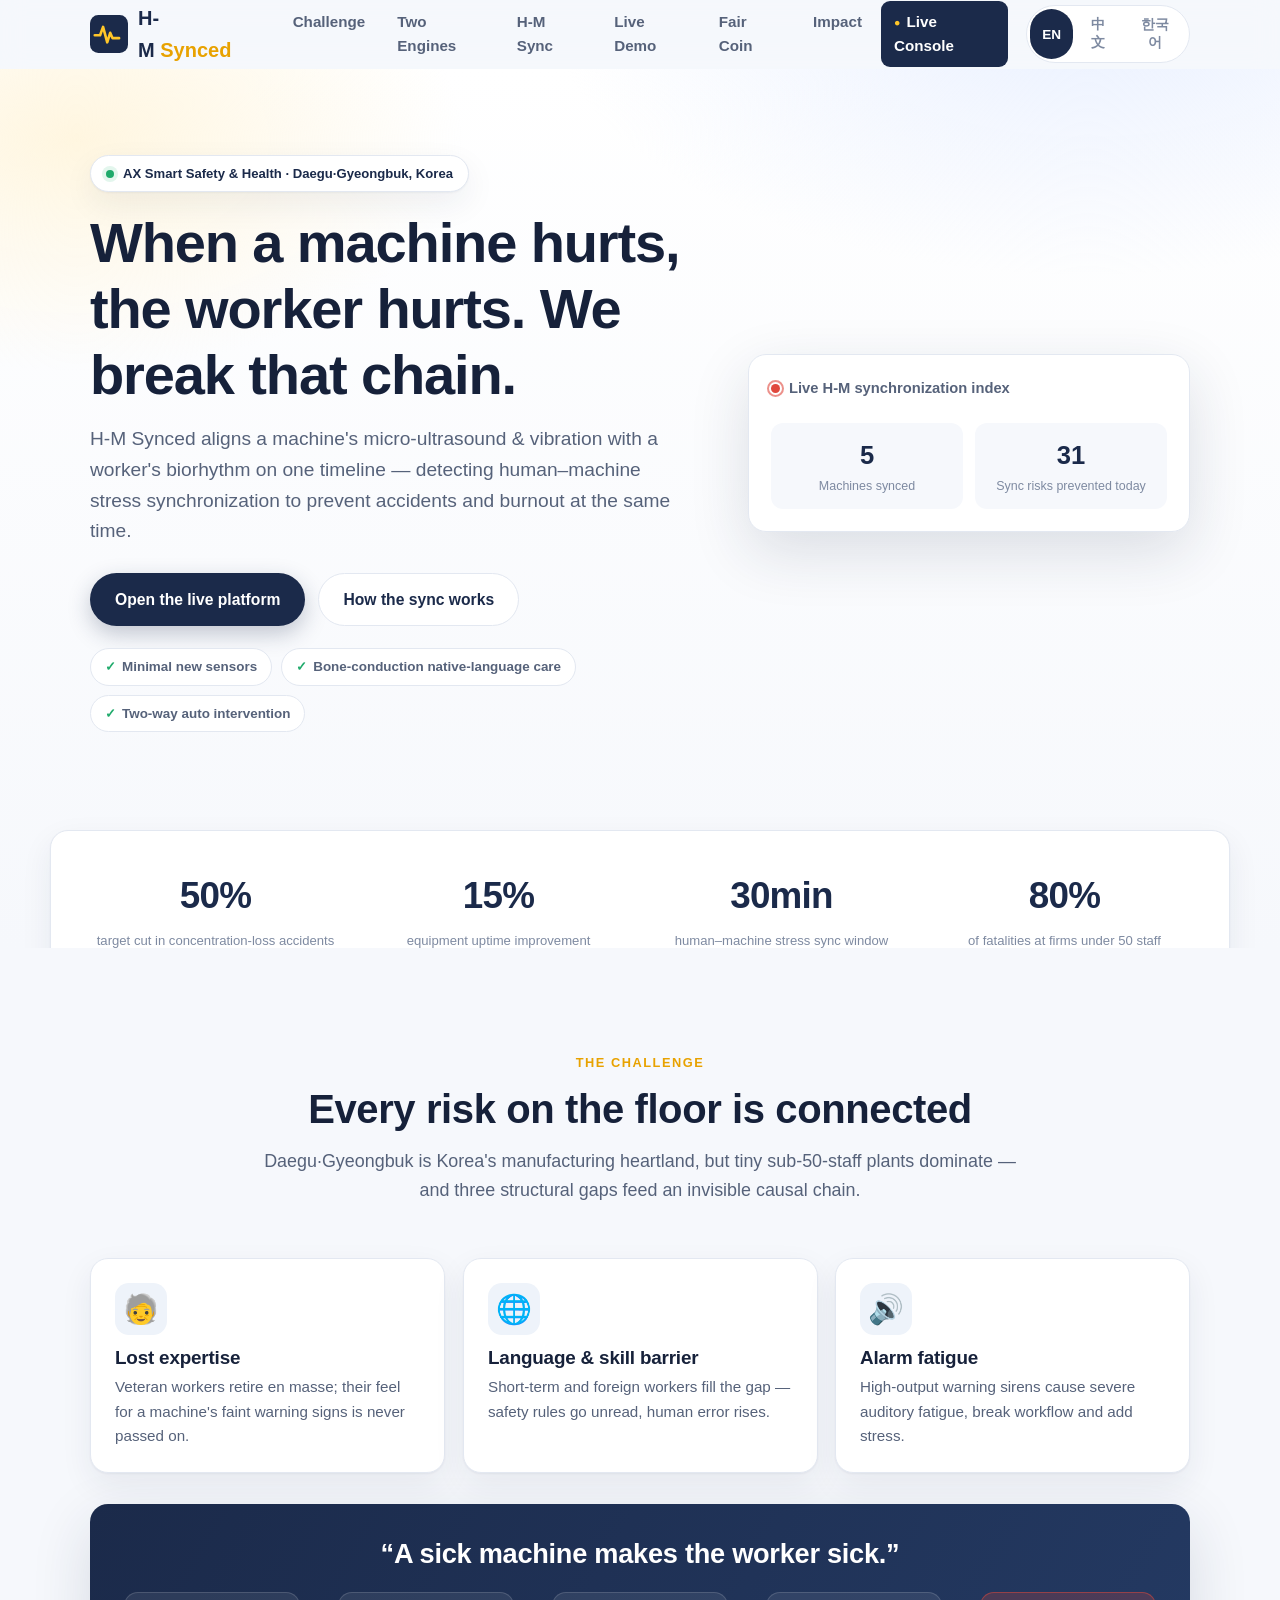
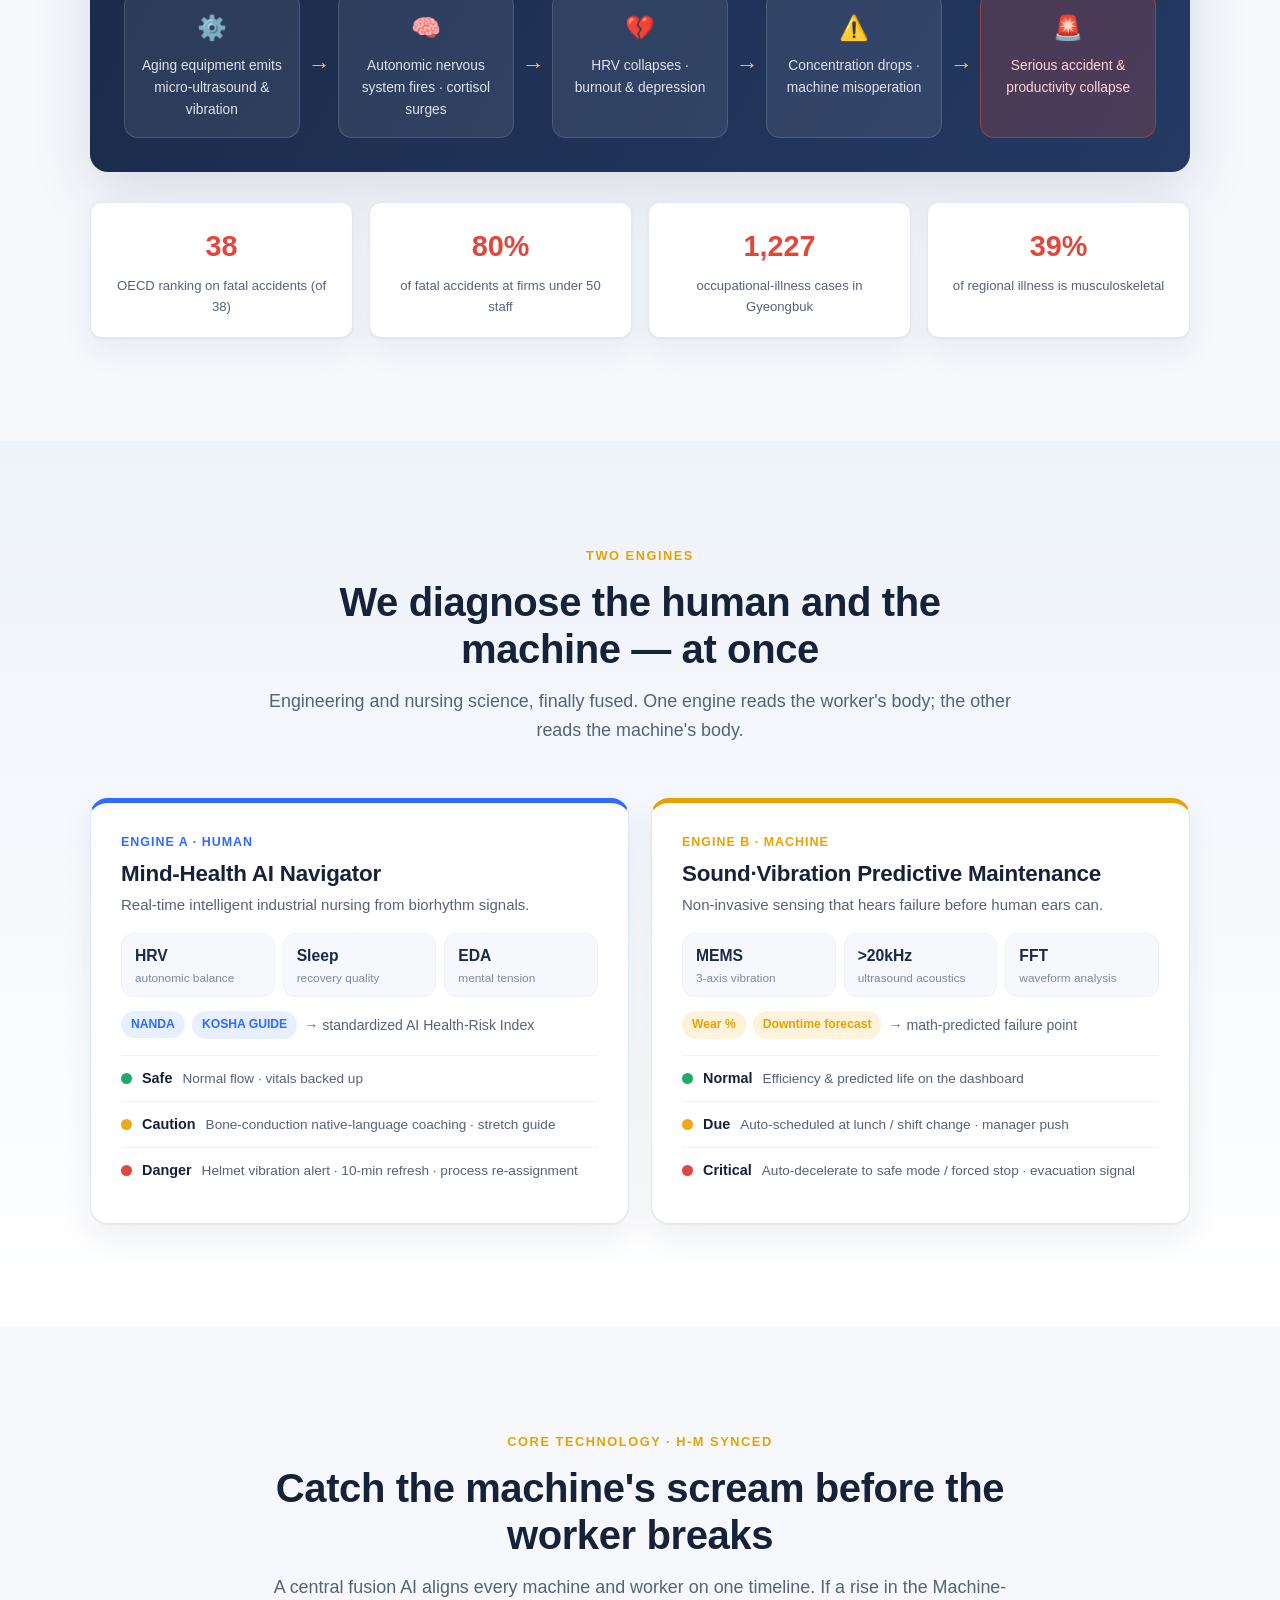
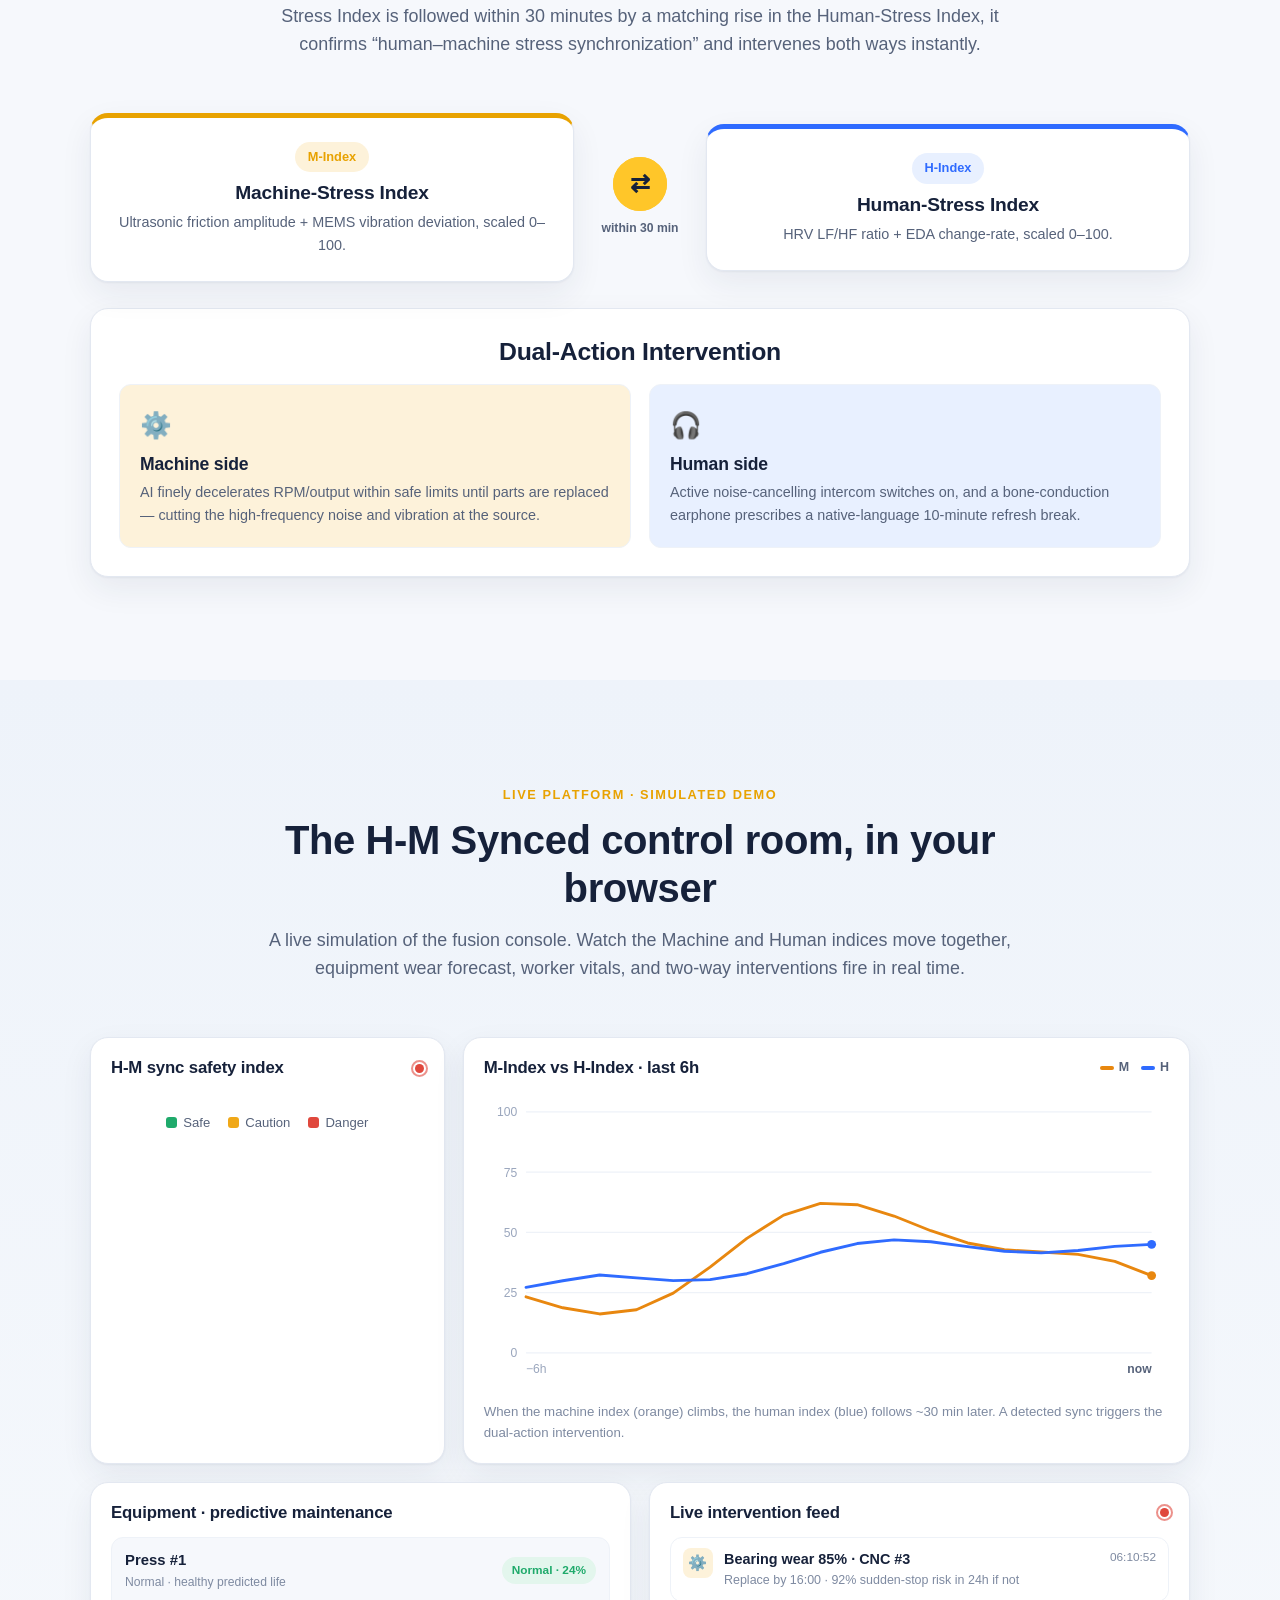
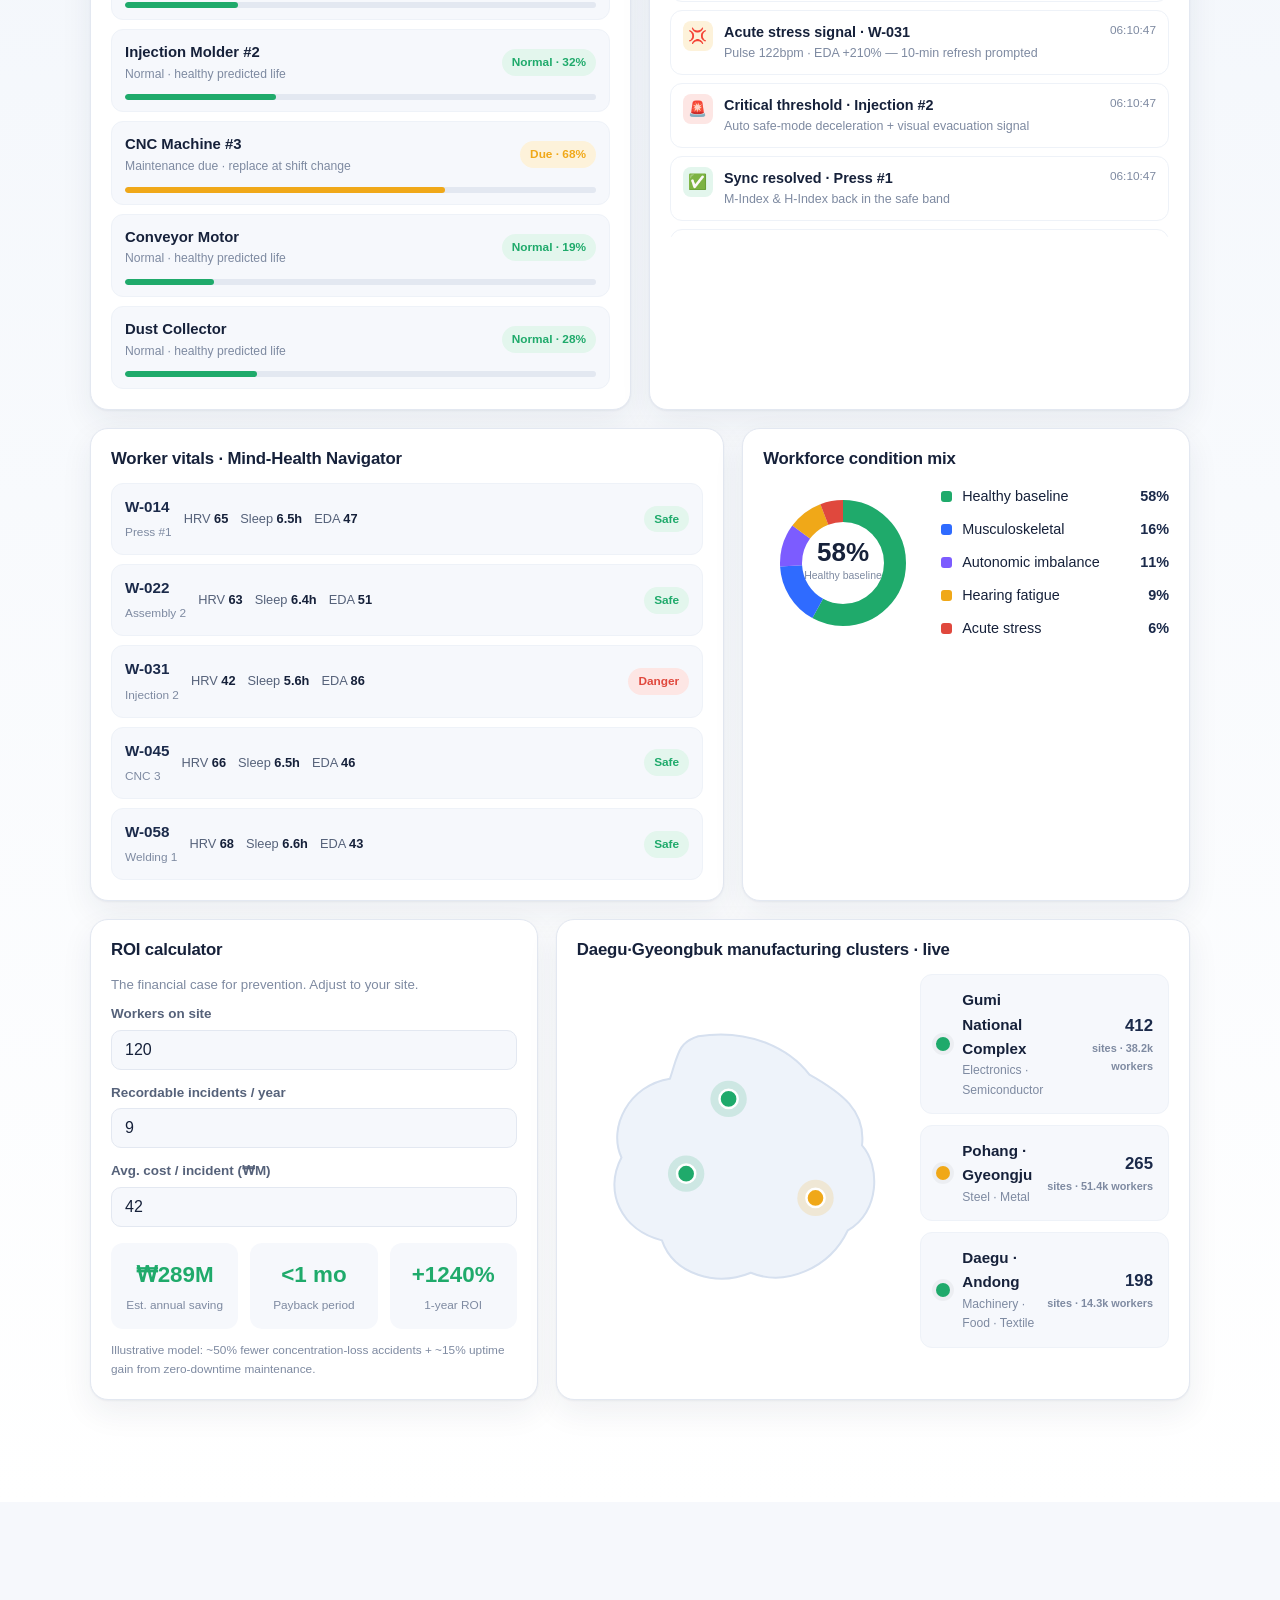
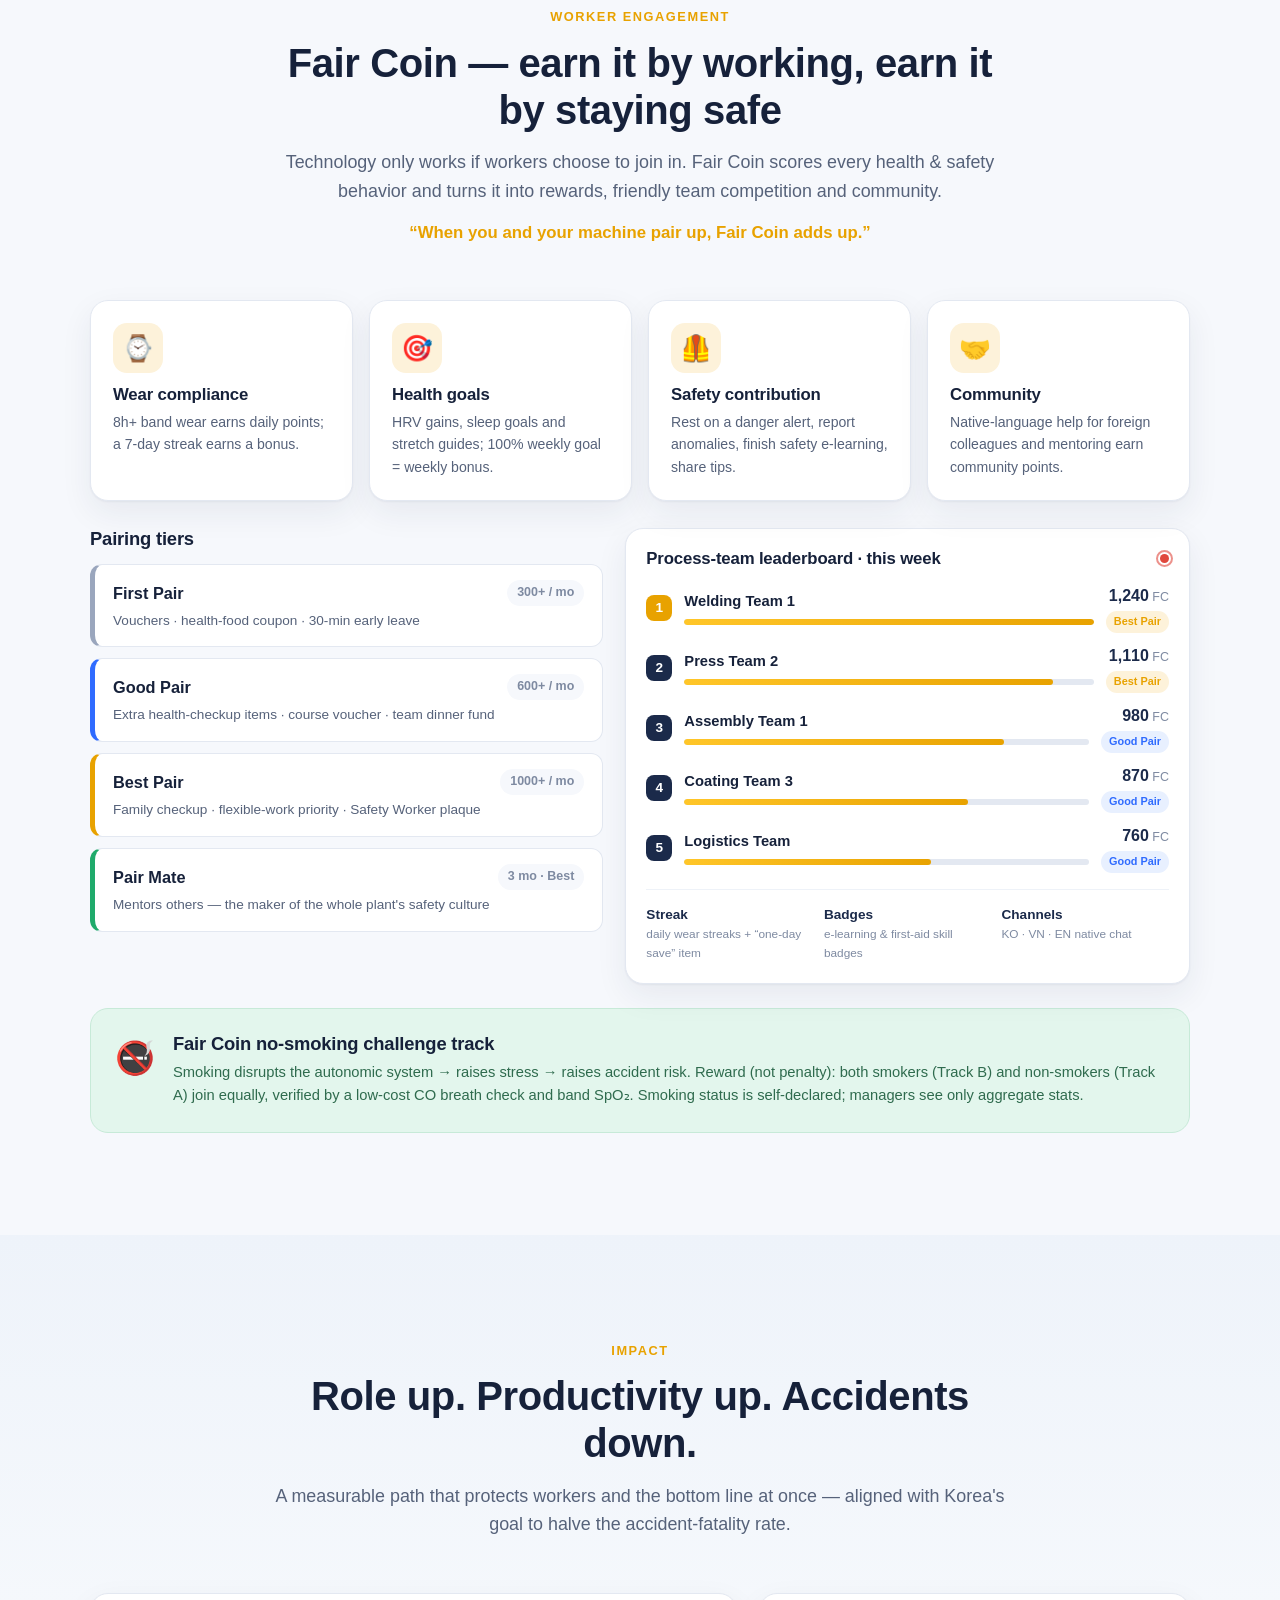
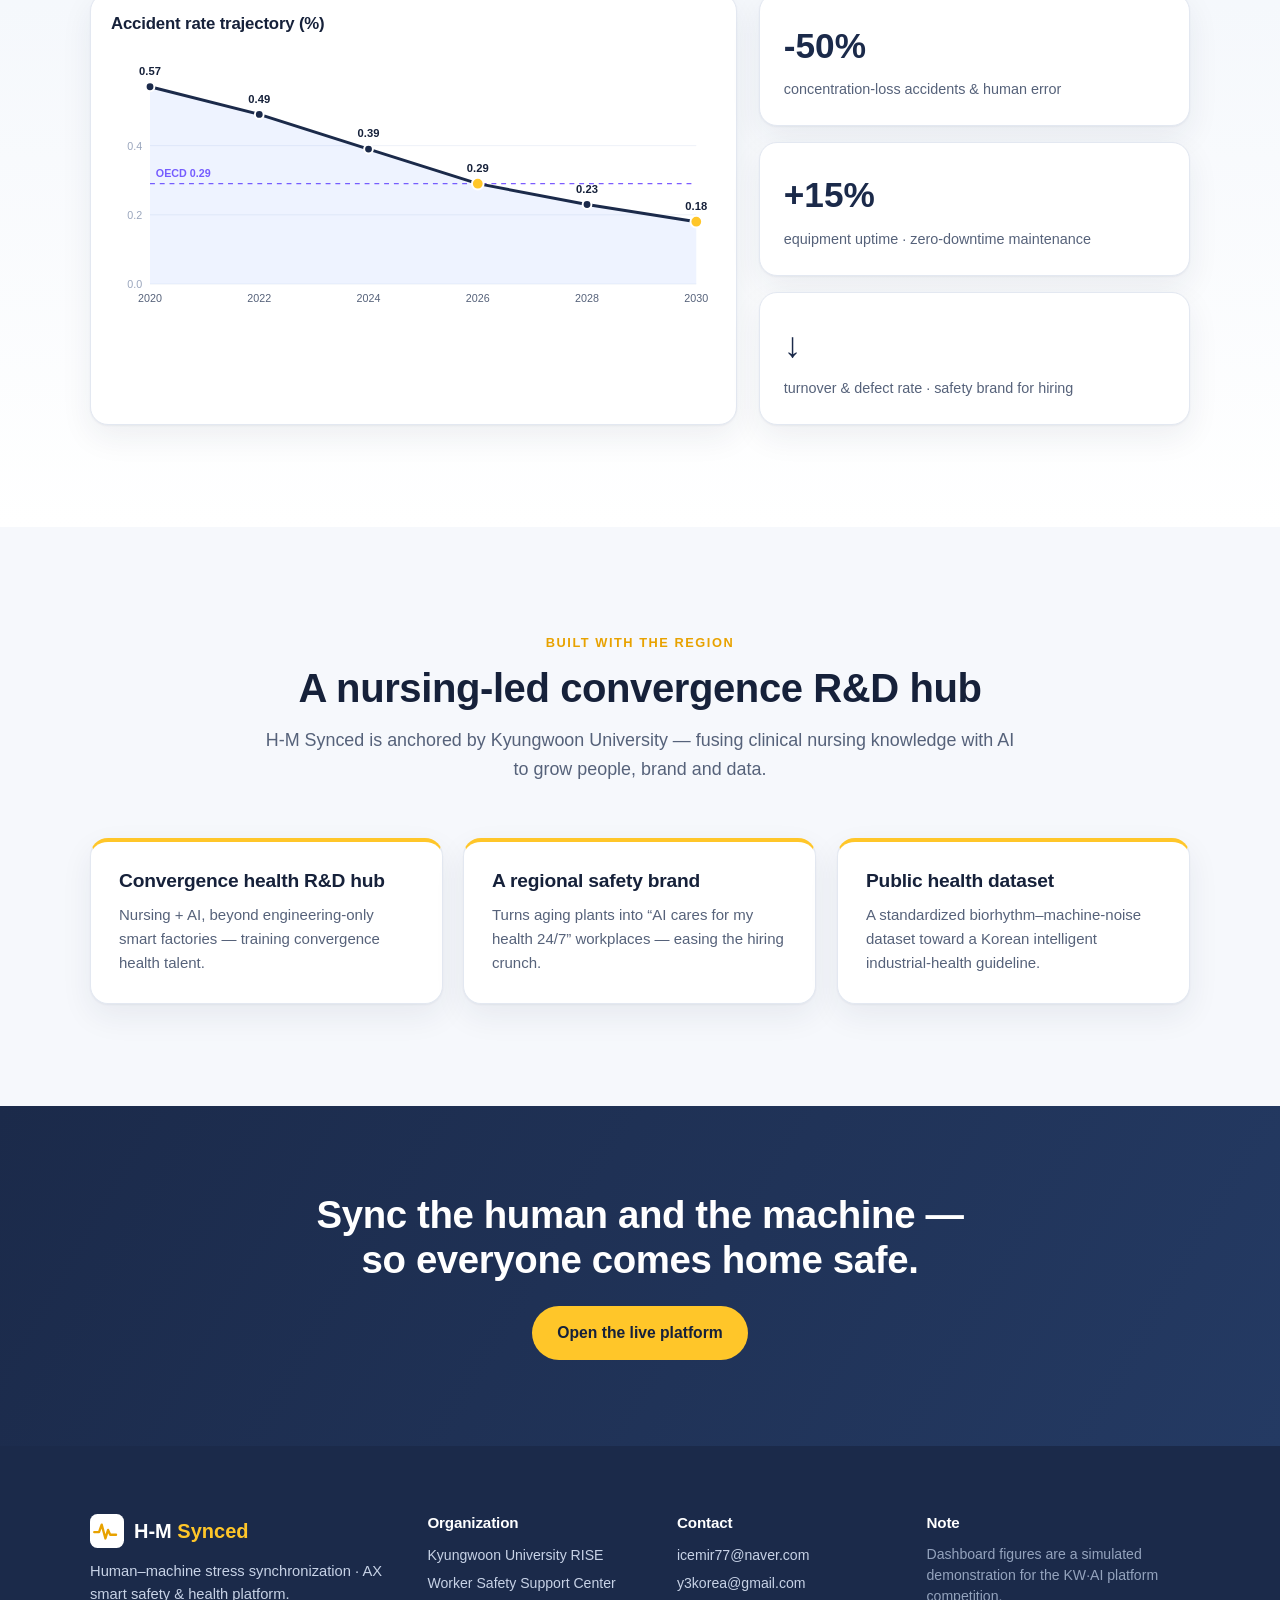
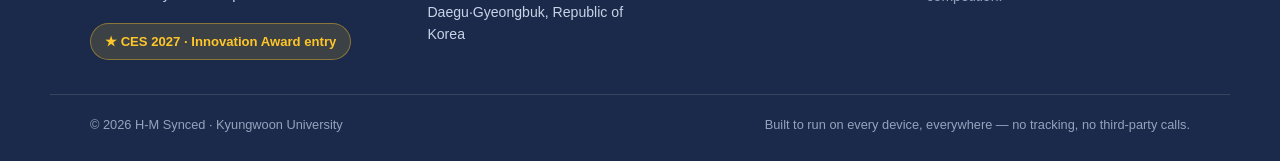
==== commit 5b713d47: "Add sidebar Live Console + dynamic landing - console.html/.css/.js: sidebar app with Control Center," ====
--- a/index.html
+++ b/index.html
@@ -29,6 +29,7 @@
       <a href="#dashboard" data-i18n="nav.dashboard">Live Demo</a>
       <a href="#faircoin" data-i18n="nav.faircoin">Fair Coin</a>
       <a href="#impact" data-i18n="nav.impact">Impact</a>
+      <a href="console.html" class="nav-console" data-i18n="nav.console">Live Console</a>
     </nav>
 
     <div class="nav-actions">
@@ -56,7 +57,7 @@
       <h1 class="hero-title" data-i18n="hero.title">When a machine hurts, the worker hurts. We break that chain.</h1>
       <p class="hero-sub" data-i18n="hero.sub">H-M Synced aligns a machine's micro-ultrasound &amp; vibration with a worker's biorhythm on one timeline — detecting human–machine stress synchronization to prevent accidents and burnout at the same time.</p>
       <div class="hero-cta">
-        <a class="btn btn-primary" href="#dashboard" data-i18n="hero.ctaPrimary">Open the live platform</a>
+        <a class="btn btn-primary" href="console.html" data-i18n="hero.ctaPrimary">Open the live platform</a>
         <a class="btn btn-ghost" href="#sync" data-i18n="hero.ctaSecondary">How the sync works</a>
       </div>
       <div class="hero-badges">
@@ -378,7 +379,7 @@
 <section class="cta-band">
   <div class="container cta-inner">
     <h2 data-i18n="cta.title">Sync the human and the machine — so everyone comes home safe.</h2>
-    <a class="btn btn-light" href="#dashboard" data-i18n="cta.btn">Open the live platform</a>
+    <a class="btn btn-light" href="console.html" data-i18n="cta.btn">Open the live platform</a>
   </div>
 </section>
 
--- a/styles.css
+++ b/styles.css
@@ -80,6 +80,15 @@
 .main-nav{display:flex;gap:6px;margin-left:14px}
 .main-nav a{padding:9px 13px;border-radius:9px;font-weight:600;font-size:.95rem;color:var(--slate);transition:color .15s,background .15s}
 .main-nav a:hover{color:var(--navy);background:var(--bg-2)}
+.main-nav a.nav-console{background:var(--navy);color:#fff;font-weight:700}
+.main-nav a.nav-console::before{content:"●";color:var(--yellow);margin-right:6px;font-size:.7em;vertical-align:1px}
+.main-nav a.nav-console:hover{background:var(--navy-2);color:#fff}
+
+/* dynamic motion (guarded under .js so content is visible without JS) */
+.js .reveal{opacity:0;transform:translateY(24px);transition:opacity .6s cubic-bezier(.2,.7,.2,1),transform .6s cubic-bezier(.2,.7,.2,1)}
+.js .reveal.in{opacity:1;transform:none}
+.tilt{transition:transform .25s ease;transform-style:preserve-3d;will-change:transform}
+.hero-card{transition:transform .3s cubic-bezier(.2,.7,.2,1);will-change:transform}
 
 .nav-actions{margin-left:auto;display:flex;align-items:center;gap:12px}
 .lang-switch{display:flex;background:#fff;border:1px solid var(--line);border-radius:999px;padding:3px}
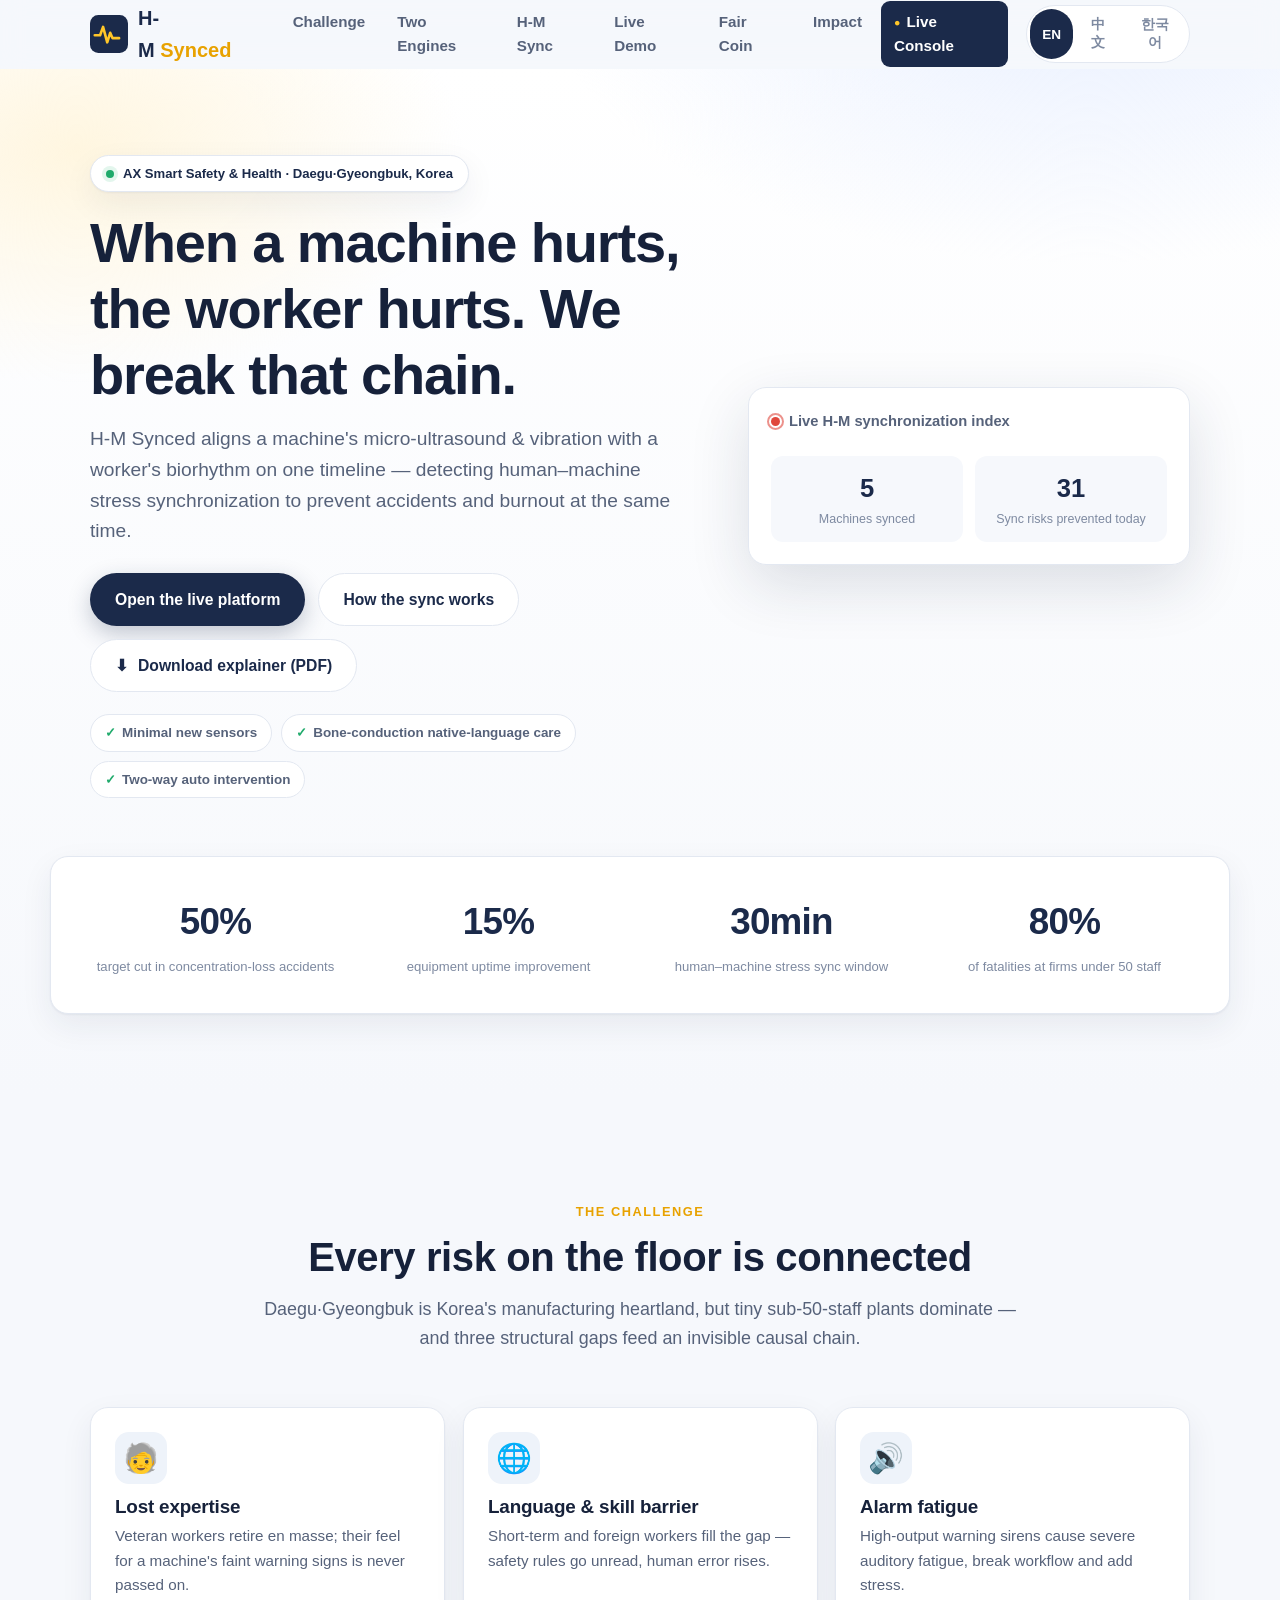
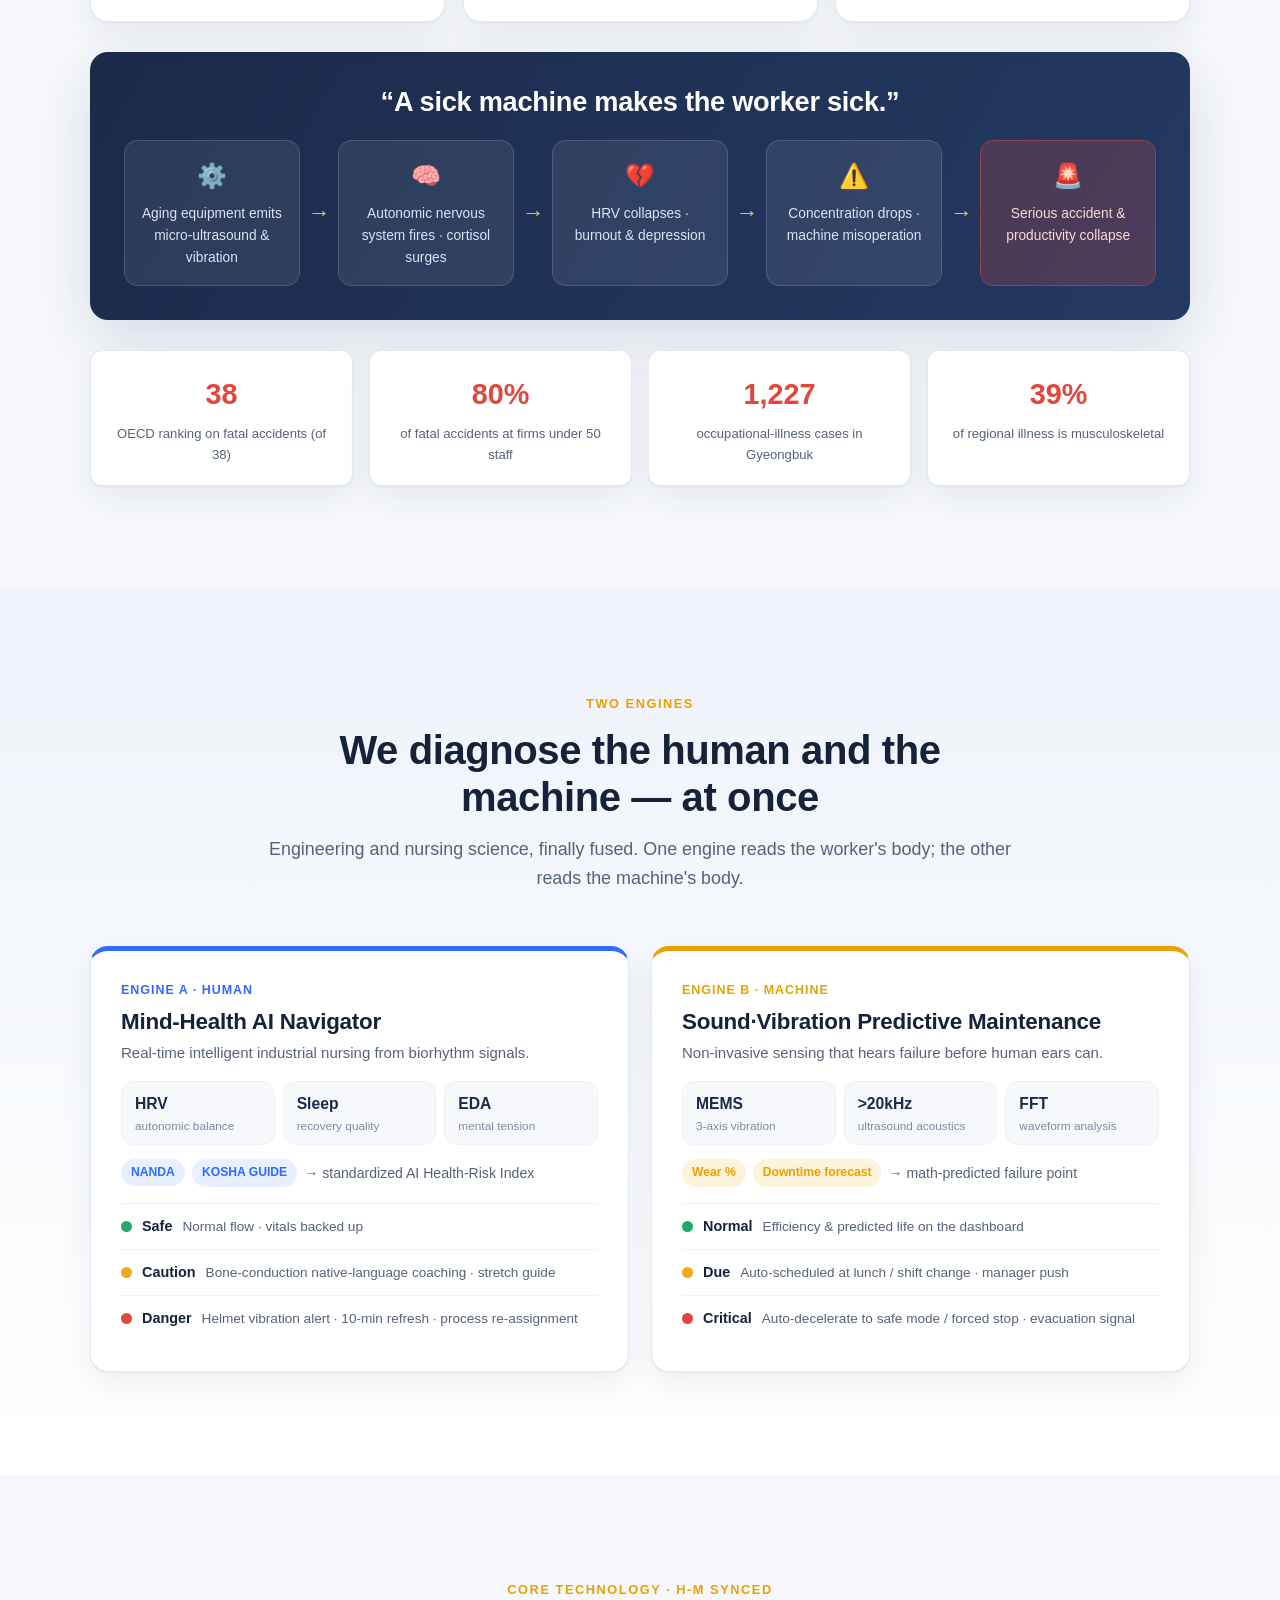
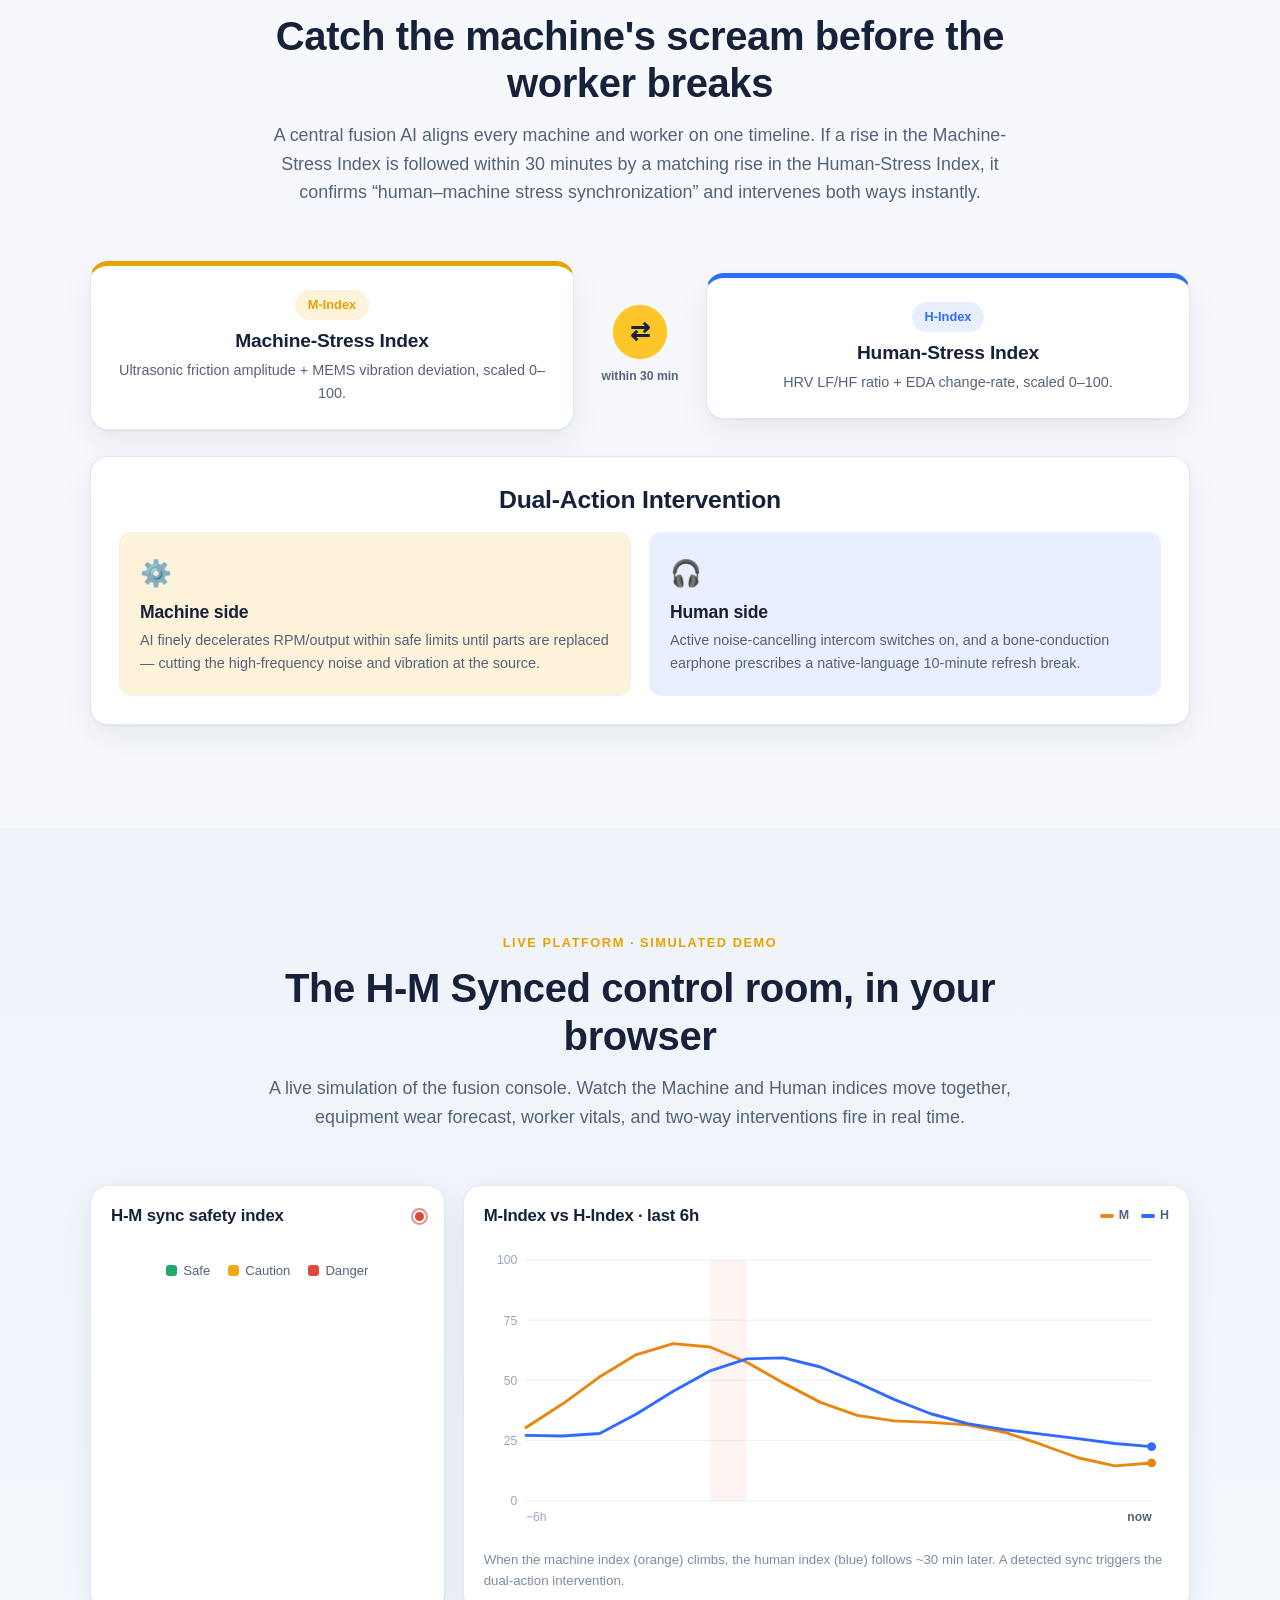
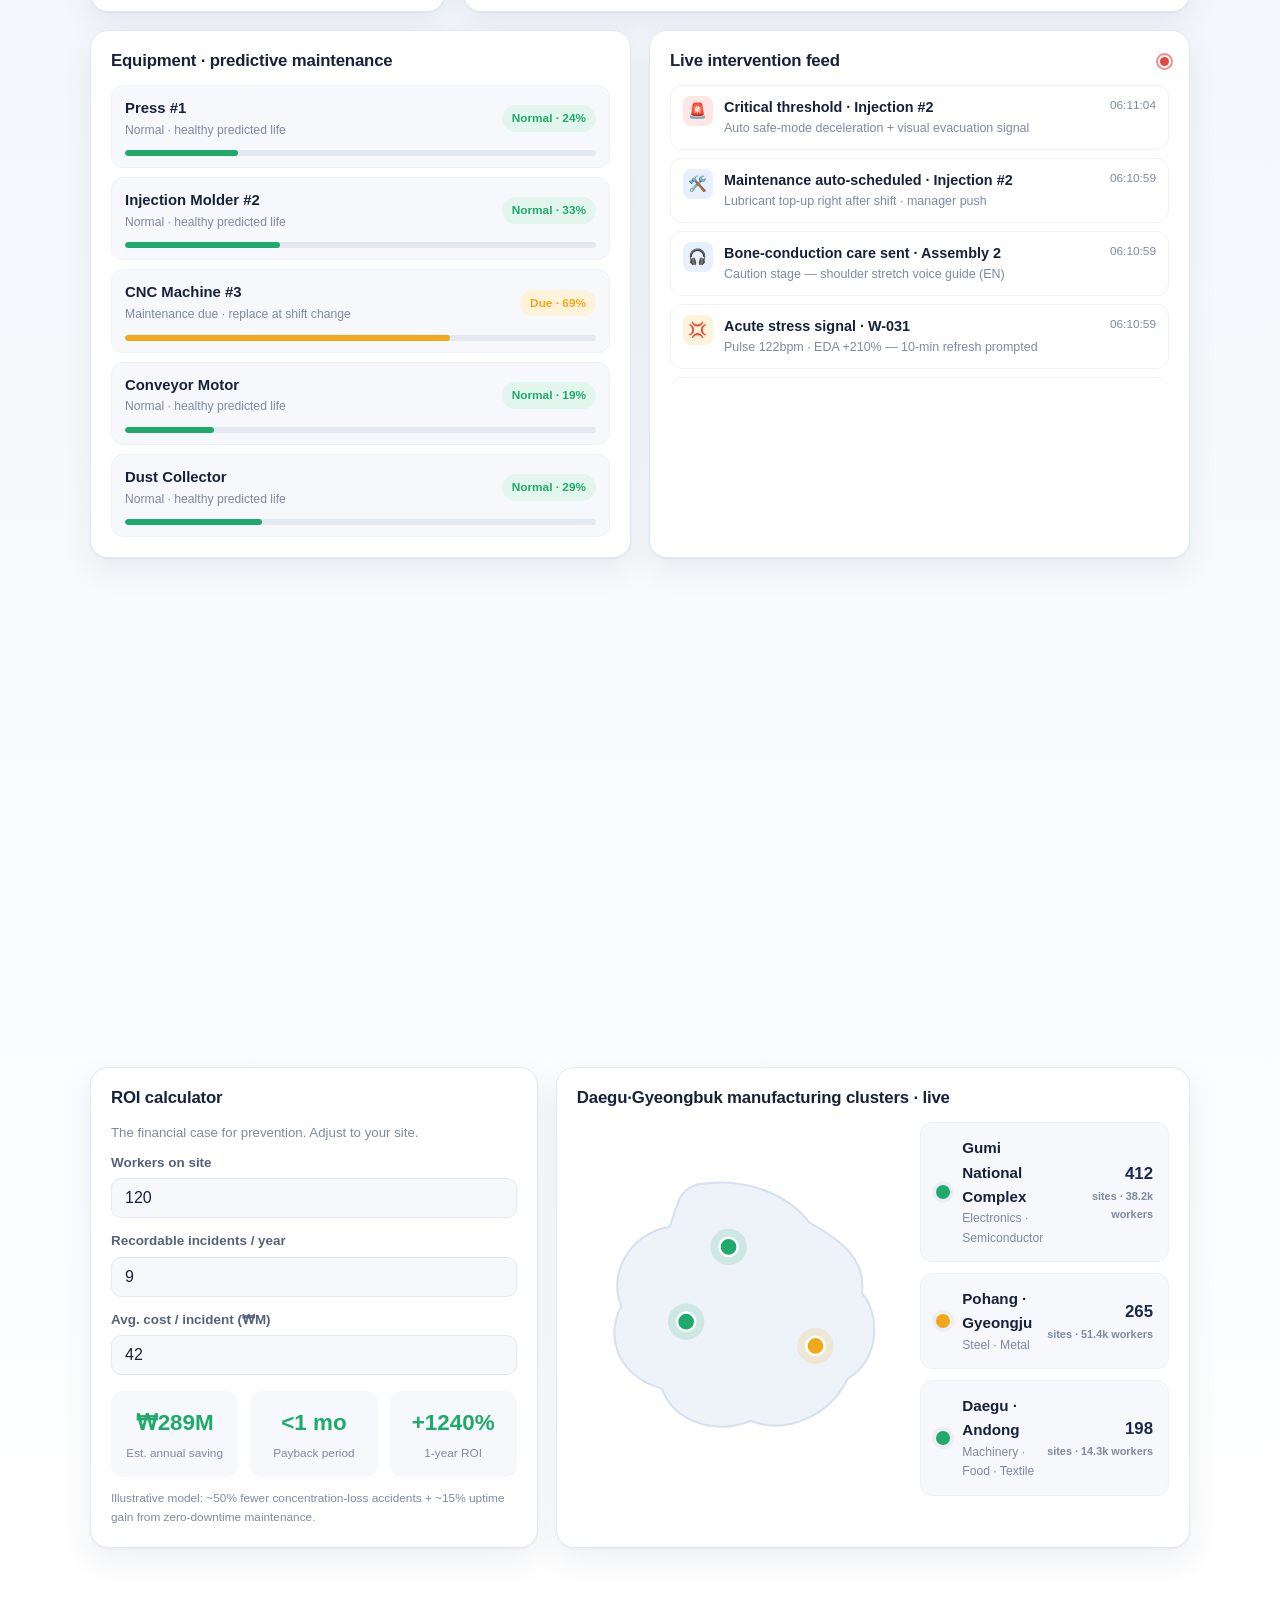
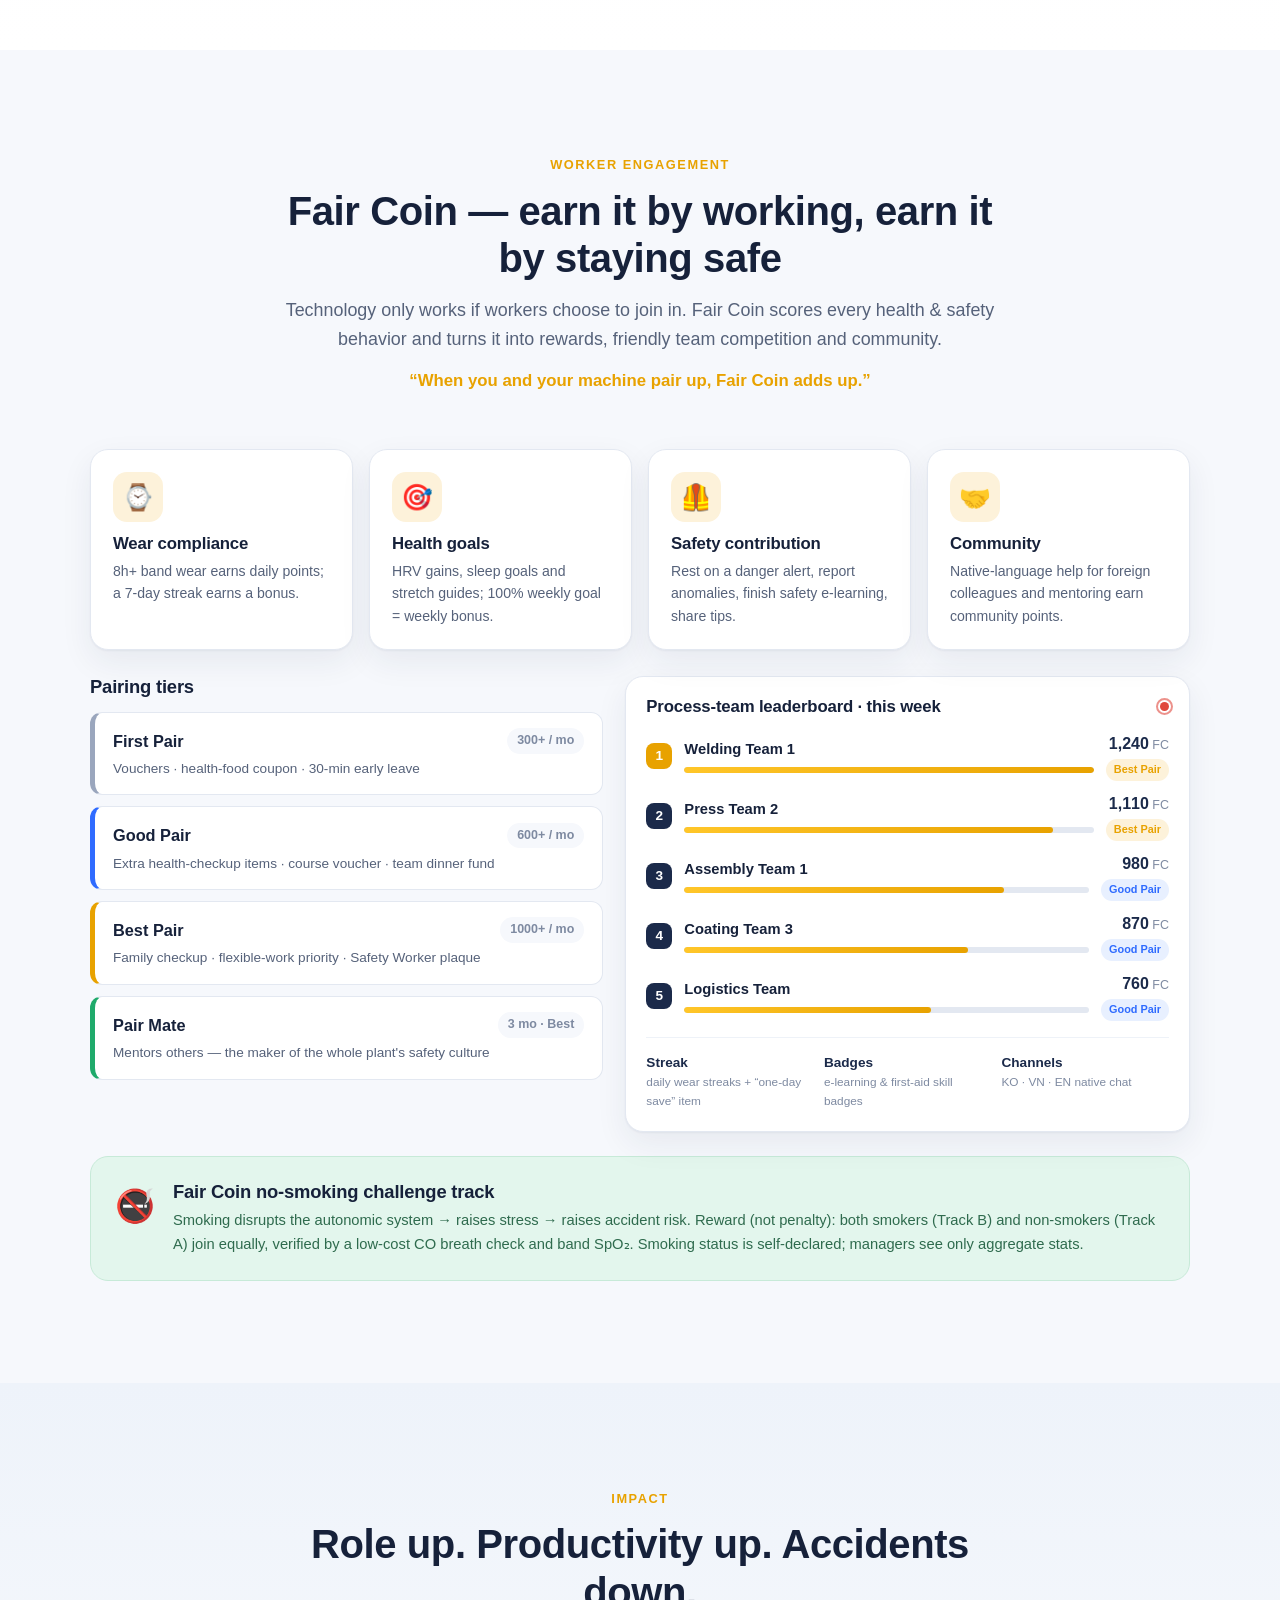
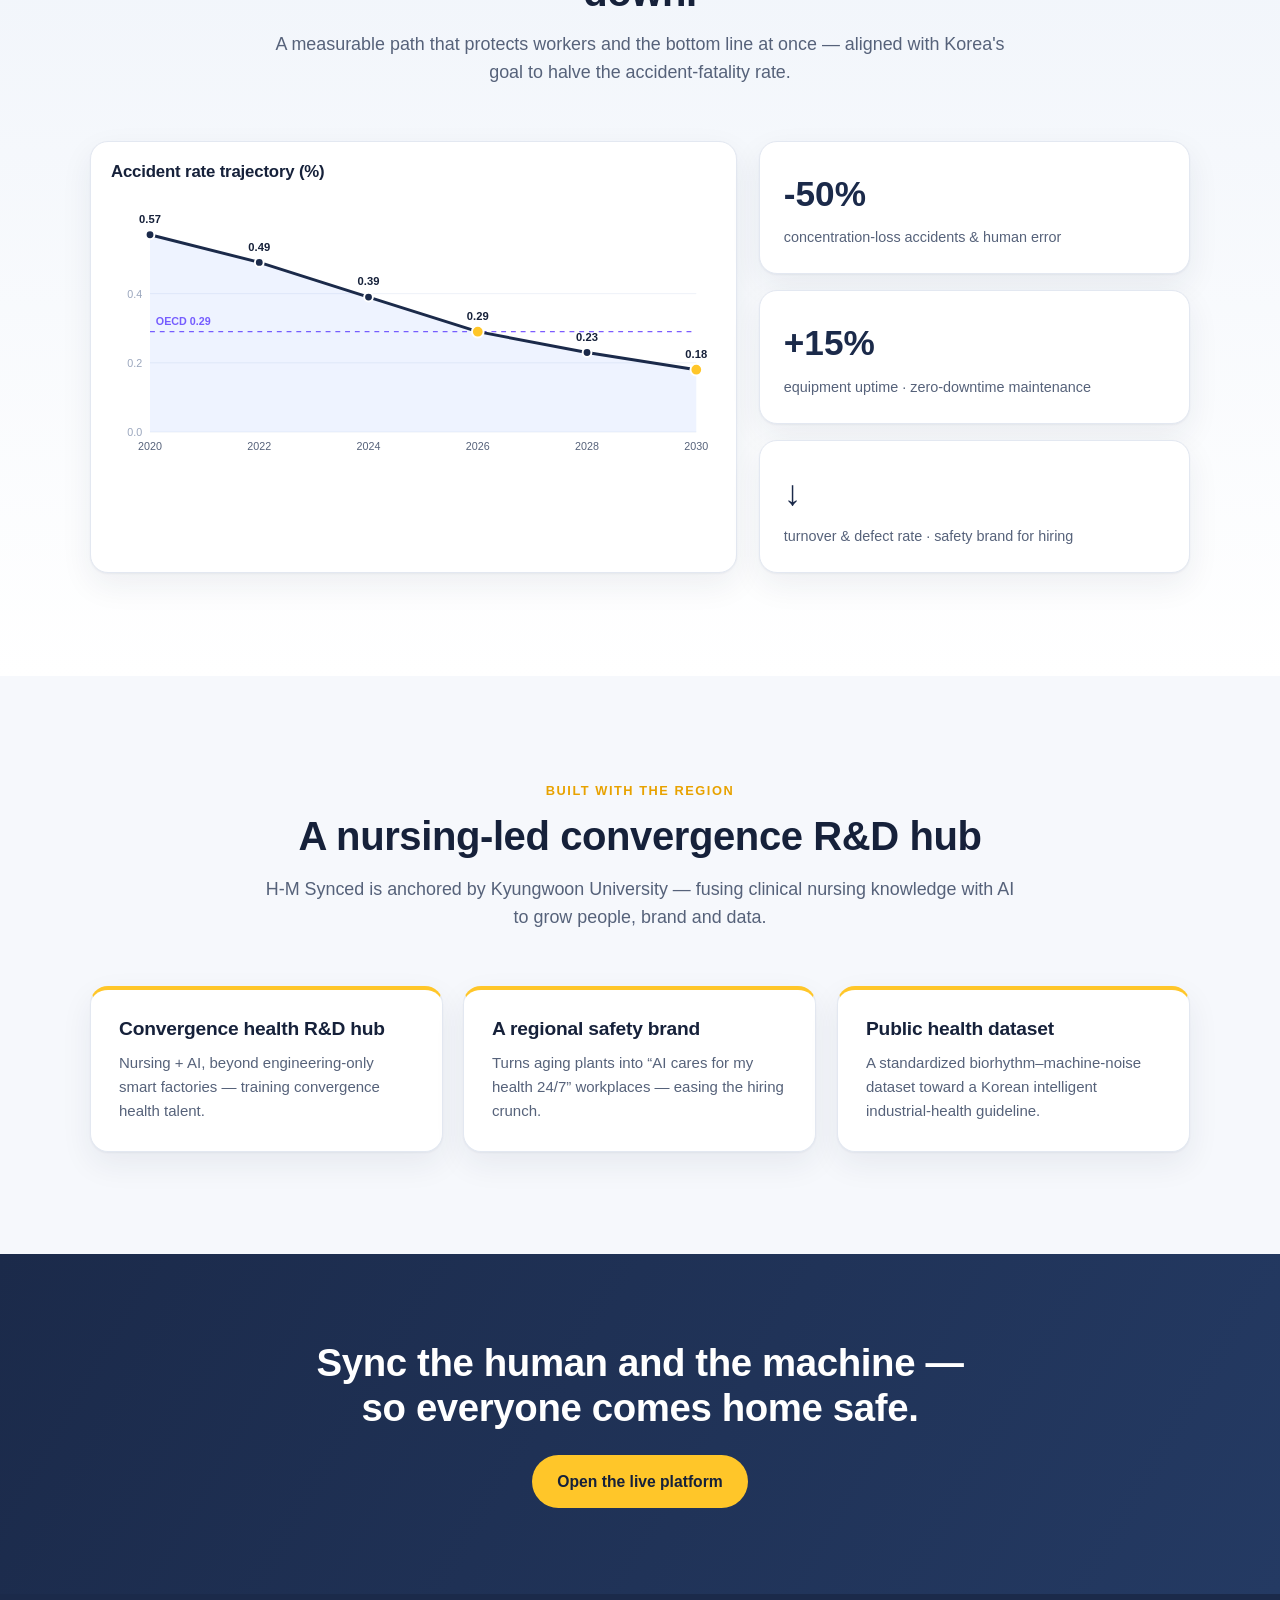
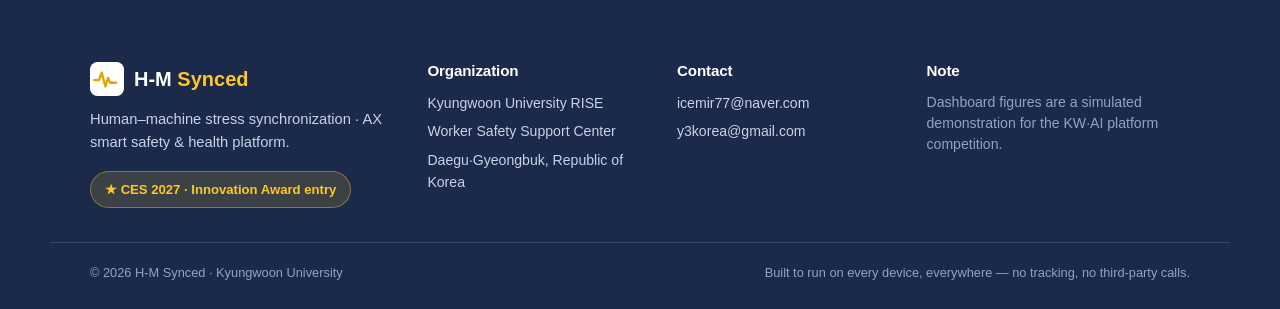
==== commit 5b764eb3: "Add explainer PDF download button to hero (bundle PDF, trilingual label)" ====
--- a/index.html
+++ b/index.html
@@ -59,6 +59,7 @@
       <div class="hero-cta">
         <a class="btn btn-primary" href="console.html" data-i18n="hero.ctaPrimary">Open the live platform</a>
         <a class="btn btn-ghost" href="#sync" data-i18n="hero.ctaSecondary">How the sync works</a>
+        <a class="btn btn-ghost btn-dl" href="HM_Synced_Paircoin_Report.pdf" download="H-M Synced 설명자료.pdf" data-i18n="hero.ctaPdf">Download explainer (PDF)</a>
       </div>
       <div class="hero-badges">
         <span class="chip" data-i18n="hero.badge1">Minimal new sensors</span>
--- a/styles.css
+++ b/styles.css
@@ -64,6 +64,7 @@
 .btn-ghost:hover{border-color:var(--navy);background:#fff}
 .btn-light{background:var(--yellow);color:var(--ink)}
 .btn-light:hover{background:#ffd45e}
+.btn-dl::before{content:"⬇";font-weight:800;margin-right:2px}
 
 /* ---------- header ---------- */
 .site-header{position:sticky;top:0;z-index:100;background:rgba(246,248,252,.82);
@@ -103,7 +104,7 @@
 .nav-toggle[aria-expanded="true"] span:nth-child(3){transform:translateY(-7px) rotate(-45deg)}
 
 /* ---------- hero ---------- */
-.hero{position:relative;padding:clamp(40px,7vw,86px) 0 0;overflow:hidden}
+.hero{position:relative;padding:clamp(40px,7vw,86px) 0 clamp(46px,7vw,82px);overflow:hidden}
 .hero-bg{position:absolute;inset:0;z-index:0;
   background:
     radial-gradient(900px 460px at 85% -8%, #e9f0ff 0%, rgba(233,240,255,0) 60%),
@@ -135,7 +136,7 @@
 
 .hero-stats{position:relative;z-index:1;display:grid;grid-template-columns:repeat(4,1fr);gap:14px;
   margin-top:clamp(30px,5vw,58px);padding:clamp(20px,3vw,30px);background:#fff;border:1px solid var(--line);
-  border-radius:var(--radius);box-shadow:var(--shadow);transform:translateY(clamp(20px,4vw,40px))}
+  border-radius:var(--radius);box-shadow:var(--shadow)}
 .stat{text-align:center;padding:6px}
 .stat-num{display:block;font-size:clamp(1.5rem,3vw,2.3rem);font-weight:800;color:var(--navy);letter-spacing:-.02em}
 .stat-lbl{display:block;font-size:.82rem;color:var(--muted);margin-top:4px}
@@ -495,3 +496,29 @@
   .engine-inputs{flex-direction:column}
   .fc-extras{flex-direction:column}
 }
+
+/* causal chain — animated traveling pulse */
+.chain-flow .chain-step{transition:transform .3s ease,box-shadow .3s ease;animation:chainStep 4.2s ease-in-out infinite}
+.chain-flow .chain-step .chain-ic{transition:transform .3s ease;display:inline-block}
+.chain-flow .chain-step:nth-of-type(1){animation-delay:0s}
+.chain-flow .chain-step:nth-of-type(2){animation-delay:.5s}
+.chain-flow .chain-step:nth-of-type(3){animation-delay:1s}
+.chain-flow .chain-step:nth-of-type(4){animation-delay:1.5s}
+.chain-flow .chain-step:nth-of-type(5){animation-delay:2s}
+@keyframes chainStep{0%,20%,100%{transform:translateY(0);box-shadow:none}7%,13%{transform:translateY(-7px);box-shadow:0 12px 26px rgba(255,198,41,.42),0 0 0 2px var(--yellow) inset}}
+.chain-flow .chain-arrow{animation:chainArrow 4.2s ease-in-out infinite}
+.chain-flow .chain-arrow:nth-of-type(1){animation-delay:.28s}
+.chain-flow .chain-arrow:nth-of-type(2){animation-delay:.78s}
+.chain-flow .chain-arrow:nth-of-type(3){animation-delay:1.28s}
+.chain-flow .chain-arrow:nth-of-type(4){animation-delay:1.78s}
+@keyframes chainArrow{0%,22%,100%{opacity:.45;transform:none}9%{opacity:1;transform:translateX(4px) scale(1.25)}}
+
+/* cluster list — hover reveals extra info */
+.cluster-item{display:block}
+.ci-top{display:grid;grid-template-columns:auto 1fr auto;gap:12px;align-items:center}
+.cluster-item{transition:border-color .2s,box-shadow .2s;cursor:pointer}
+.cluster-item:hover,.cluster-item:focus-within{border-color:var(--navy);box-shadow:var(--shadow);outline:none}
+.cluster-extra{display:grid;grid-template-columns:repeat(3,1fr);gap:8px;max-height:0;opacity:0;overflow:hidden;margin-top:0;transition:max-height .32s ease,opacity .32s ease,margin-top .32s ease}
+.cluster-item:hover .cluster-extra,.cluster-item:focus-within .cluster-extra{max-height:72px;opacity:1;margin-top:11px}
+.cx{background:#fff;border:1px solid var(--line-2);border-radius:9px;padding:8px 6px;text-align:center;font-size:.7rem;color:var(--muted)}
+.cx b{display:block;font-size:1rem;color:var(--navy);margin-bottom:1px}
